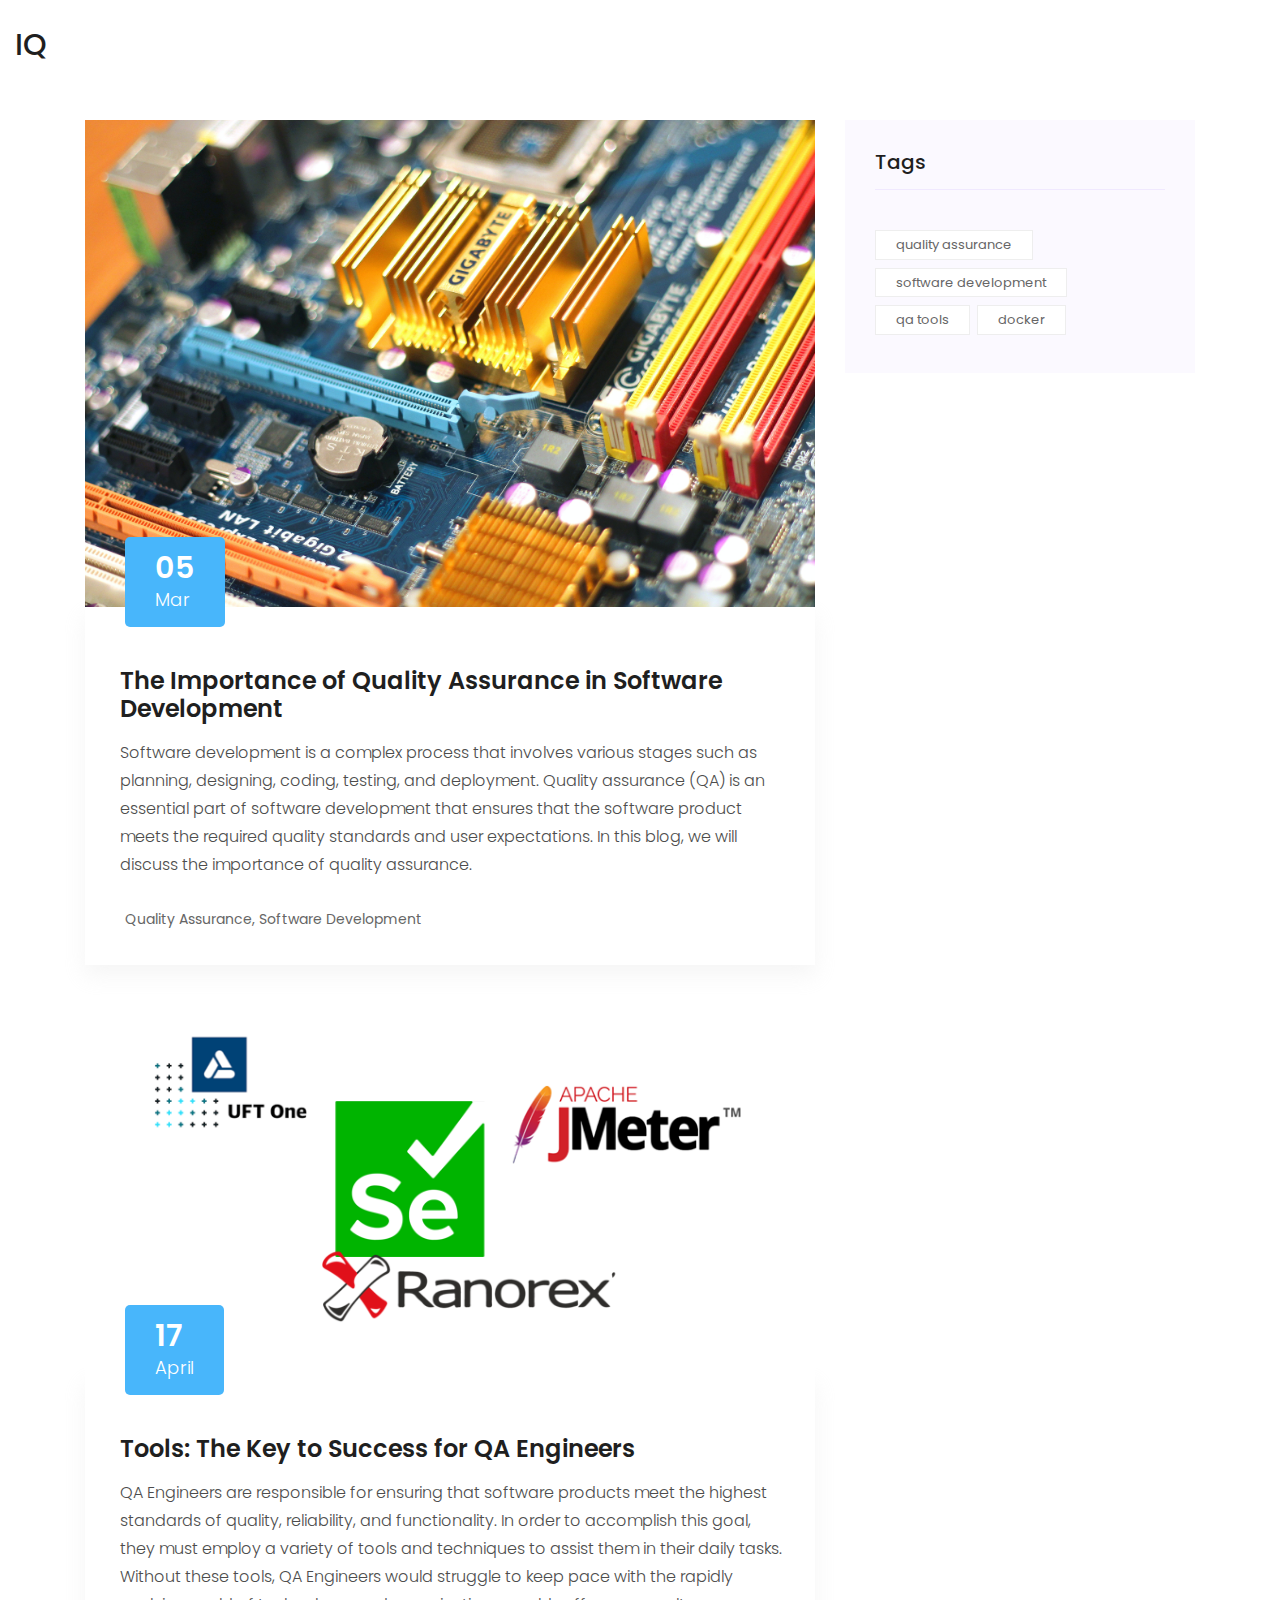
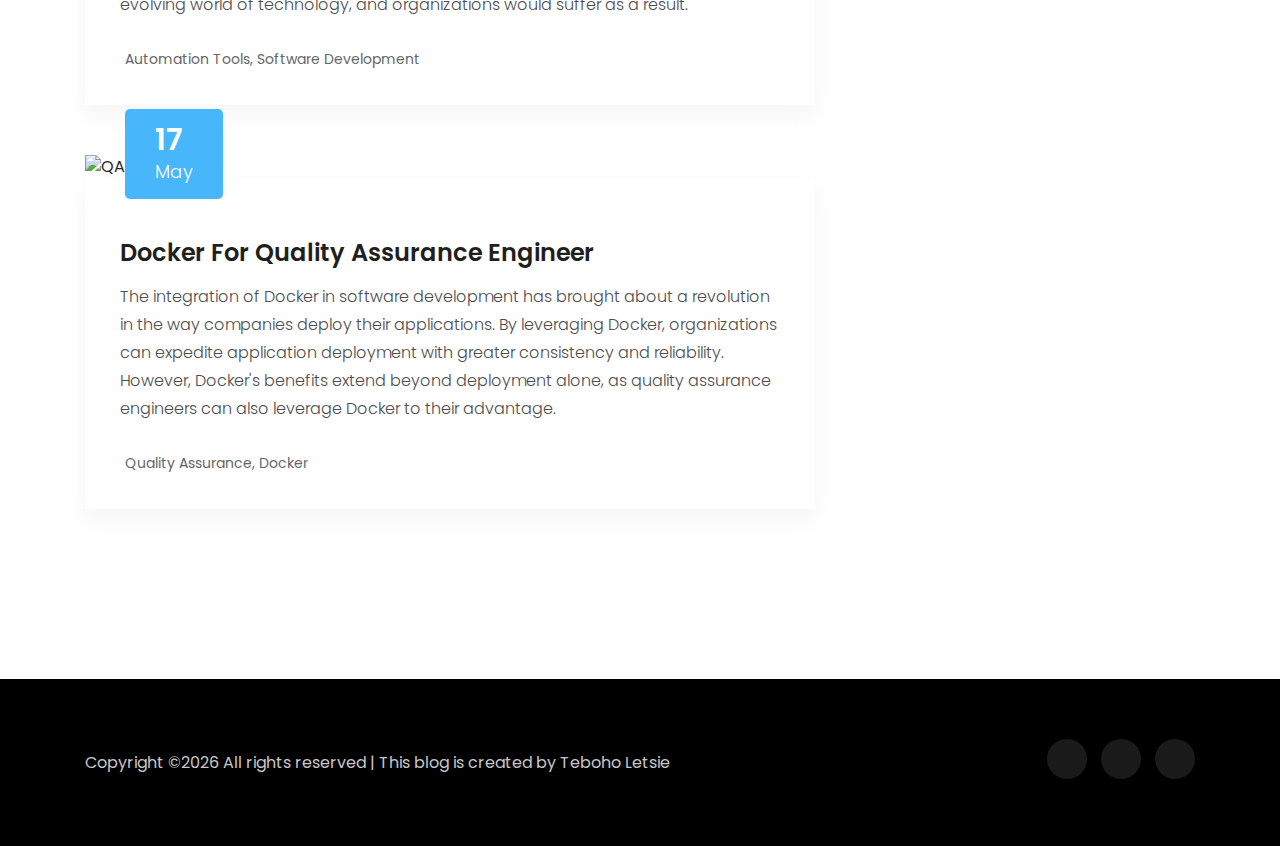
==== index.html @ 2f8e2b9e "docker" ====
<!doctype html>
<html class="no-js" lang="zxx">

<head>
    <meta charset="utf-8">
    <meta http-equiv="x-ua-compatible" content="ie=edge">
    <title>How Quality Assurance Can Help Growing Organisations</title>
    <meta name="description" content="Stay up-to-date with the latest trends and best practices in quality assurance. Our blog provides expert insights and practical advice on how to improve product quality, reduce defects, and increase customer satisfaction. Visit us today for valuable resources and industry news">
    
   
    <meta name="viewport" content="width=device-width, initial-scale=1">



    <!-- CSS here -->
    <link rel="canonical" href="https://implementqa.com"/>
    <link rel="stylesheet" href="css/bootstrap.min.css">
    
 

  
    <link rel="stylesheet" href="css/style.css">
    
</head>

<body>
   
    <header>
            <div class="header-area ">
                <div id="sticky-header" class="main-header-area">
                    <div class="container-fluid">
                        <div class="row align-items-center">
                            <div class="col-xl-3 col-lg-2">
                                <div class="logo">
                                   <H2>IQ</H2>
                                </div>
                            </div>
                            <div class="col-xl-6 col-lg-7">
                                <div class="main-menu  d-none d-lg-block">
                                    <nav>
                                        <ul id="navigation">
                                            <li><a class="active" href="index.html">home</a></li>
                                           
                                        </ul>
                                    </nav>
                                </div>
                            </div>
                            <div class="col-xl-3 col-lg-3 d-none d-lg-block">
                         
                            </div>
                            <div class="col-12">
                                <div class="mobile_menu d-block d-lg-none"></div>
                            </div>
                        </div>
    
                    </div>
                </div>
            </div>
        </header>
    


    <!--================Blog Area =================-->
    <section class="blog_area section-padding">
        <div class="container">
            <div class="row">
                <div class="col-lg-8 mb-5 mb-lg-0">
                    <div class="blog_left_sidebar">
                        <article class="blog_item">
                            <div class="blog_item_img">
                                <img class="card-img rounded-0" title="Quality Assurance" src="img/blog/1.jpg" alt="QA">
                                <a href="#" class="blog_item_date">
                                    <h3>05</h3>
                                    <p>Mar</p>
                                </a>
                            </div>

                            <div class="blog_details">
                                <a class="d-inline-block" href="single-blog.html">
                                    <h2>The Importance of Quality Assurance in Software Development</h2>
                                </a>
                                <p>Software development is a complex process that involves various stages such as planning, designing, coding, testing, and deployment. Quality assurance (QA) is an essential part of software development that ensures that the software product meets the required quality standards and user expectations. In this blog, we will discuss the importance of quality assurance.</p>
                                <ul class="blog-info-link">
                                    <li><a href="#"><i class="fa fa-user"></i> Quality Assurance, Software Development</a></li>
                                    
                                </ul>
                            </div>
                        </article>

                        <article class="blog_item">
                            <div class="blog_item_img">
                                <img class="card-img rounded-0" title="Quality Assurance Tools" src="img/blog/icons.png" alt="QA Tools">
                                <a href="#" class="blog_item_date">
                                    <h3>17</h3>
                                    <p>April</p>
                                </a>
                            </div>

                            <div class="blog_details">
                                <a class="d-inline-block" href="KeyToSuccessForQAEngineers.html">
                                    <h2>Tools: The Key to Success for QA Engineers</h2>
                                </a>
                                <p>QA Engineers are responsible for ensuring that software products meet the highest standards of quality, reliability, and functionality. In order to accomplish this goal, they must employ a variety of tools and techniques to assist them in their daily tasks. Without these tools, QA Engineers would struggle to keep pace with the rapidly evolving world of technology, and organizations would suffer as a result.
                                    </p>
                                <ul class="blog-info-link">
                                    <li><a href="#"><i class="fa fa-user"></i> Automation Tools, Software Development</a></li>
                                    
                                </ul>
                            </div>
                        </article> 

                        <article class="blog_item">
                            <div class="blog_item_img">
                                <img class="card-img rounded-0" title="Quality Assurance" src="img/blog/Docker.png" alt="QA">
                                <a href="#" class="blog_item_date">
                                    <h3>17</h3>
                                    <p>May</p>
                                </a>
                            </div>

                            <div class="blog_details">
                                <a class="d-inline-block" href="Docker.html">
                                    <h2>Docker For Quality Assurance Engineer</h2>
                                </a>
                                <p>The integration of Docker in software development has brought about a revolution in the way companies deploy their applications. By leveraging Docker, organizations can expedite application deployment with greater consistency and reliability. However, Docker's benefits extend beyond deployment alone, as quality assurance engineers can also leverage Docker to their advantage.</p>
                                <ul class="blog-info-link">
                                    <li><a href="#"><i class="fa fa-user"></i> Quality Assurance, Docker</a></li>
                                    
                                </ul>
                            </div>
                        </article>

            
                    </div>
                </div>
                <div class="col-lg-4">
                    <div class="blog_right_sidebar">
                     


                    
                        <aside class="single_sidebar_widget tag_cloud_widget">
                            <h4 class="widget_title">Tags</h4>
                            <ul class="list">
                                <li>
                                    <a href="#">quality assurance</a>
                                </li>
                                <li>
                                    <a href="#">software development</a>

                                </li>
                                <li>
                                    <a href="KeyToSuccessForQAEngineers.html">qa tools</a>
                                </li>
                                <li>
                                    <a href="Docker.html">docker</a>
                                </li>
                               
                            </ul>
                        </aside>


                  


                    </div>
                </div>
            </div>
        </div>
    </section>
    <!--================Blog Area =================-->

    <!-- footer start -->
    <footer class="footer">
            <div class="copy-right_text">
                <div class="container">
                    <div class="row align-items-center">
                        <div class="col-xl-7 col-md-8">
                            <p class="copy_right ">
                                <!-- Link back to Colorlib can't be removed. Template is licensed under CC BY 3.0. -->
Copyright &copy;<script>document.write(new Date().getFullYear());</script> All rights reserved | This blog is created by Teboho Letsie</a>
<!-- Link back to Colorlib can't be removed. Template is licensed under CC BY 3.0. -->
                            </p>
                        </div>
                        <div class="col-xl-5 col-md-4">
                            <div class="socail_links">
                                <ul>
                                    <li>
                                        <a href="#">
                                            <i class="ti-facebook"></i>
                                        </a>
                                    </li>
                                    <li>
                                        <a href="#">
                                            <i class="ti-twitter-alt"></i>
                                        </a>
                                    </li>
                                    <li>
                                        <a href="#">
                                            <i class="fa fa-instagram"></i>
                                        </a>
                                    </li>
                                </ul>
                            </div>
                        </div>
                        
                    </div>
                </div>
                <div id="preloader">
                    <div id="spinner"></div>
            </div>
        </footer>
        <!--/ footer end  -->

<!-- link that opens popup -->
    <!-- JS here -->
    <!-- Google tag (gtag.js) -->
<!-- <script async src="https://www.googletagmanager.com/gtag/js?id=G-4VLR7GE00C"></script>-->
<script> 
  window.dataLayer = window.dataLayer || [];
  function gtag(){dataLayer.push(arguments);}
  gtag('js', new Date());

  gtag('config', 'G-4VLR7GE00C');
</script>
    <!-- <script async src="https://pagead2.googlesyndication.com/pagead/js/adsbygoogle.js?client=ca-pub-8644992398373785"
     crossorigin="anonymous"></script> -->

    <!-- <script src="js/popper.min.js"></script> -->
    <script src="js/bootstrap.min.js"></script>


    <!-- <script src="js/jquery.counterup.min.js"></script>
    <script src="js/imagesloaded.pkgd.min.js"></script>
    <script src="js/scrollIt.js"></script>
    <script src="js/jquery.scrollUp.min.js"></script>
    <script src="js/wow.min.js"></script> -->
 

    <!--contact js-->


    <script src="js/main.js"></script>
    <script src="js/preloader.js"></script>
</body>
</html>
---- css/style.css ----
@import url("https://fonts.googleapis.com/css?family=Poppins:200,200i,300,300i,400,400i,500,500i,600,600i,700&display=swap");
@import url("https://fonts.googleapis.com/css?family=Poppins:200,200i,300,300i,400,400i,500,500i,600,600i,700&display=swap");
/* line 1, ../../Arafath/CL/CL October/215. Photography/HTML/scss/_extend.scss */
.flex-center-start {
  display: -webkit-box;
  display: -ms-flexbox;
  display: flex;
  -webkit-box-align: center;
  -ms-flex-align: center;
  align-items: center;
  -webkit-box-pack: start;
  -ms-flex-pack: start;
  justify-content: start;
}
#preloader {
  position: fixed;
  top: 0;
  left: 0;
  width: 100%;
  height: 100%;
  background-color: #fff;
  z-index: 9999;
}

#spinner {
  position: absolute;
  top: 50%;
  left: 50%;
  border: 3px solid #ccc;
  border-top-color: #333;
  border-radius: 50%;
  width: 30px;
  height: 30px;
  animation: spin 1s ease-in-out infinite;
  margin-left: -15px;
  margin-top: -15px;
}

@keyframes spin {
  to { transform: rotate(360deg); }
}

/* Normal desktop :1200px. */
/* Normal desktop :992px. */
/* Tablet desktop :768px. */
/* small mobile :320px. */
/* Large Mobile :480px. */
/* 1. Theme default css */
/* line 5, ../../Arafath/CL/CL October/215. Photography/HTML/scss/theme-default.scss */
body {
  font-family: "Poppins", sans-serif;
  font-weight: normal;
  font-style: normal;
}

/* line 12, ../../Arafath/CL/CL October/215. Photography/HTML/scss/theme-default.scss */
.img {
  max-width: 100%;
  -webkit-transition: 0.3s;
  -moz-transition: 0.3s;
  -o-transition: 0.3s;
  transition: 0.3s;
}

/* line 16, ../../Arafath/CL/CL October/215. Photography/HTML/scss/theme-default.scss */
a,
.button {
  -webkit-transition: 0.3s;
  -moz-transition: 0.3s;
  -o-transition: 0.3s;
  transition: 0.3s;
}

/* line 20, ../../Arafath/CL/CL October/215. Photography/HTML/scss/theme-default.scss */
a:focus,
.button:focus, button:focus {
  text-decoration: none;
  outline: none;
}

/* line 25, ../../Arafath/CL/CL October/215. Photography/HTML/scss/theme-default.scss */
a:focus {
  text-decoration: none;
}

/* line 28, ../../Arafath/CL/CL October/215. Photography/HTML/scss/theme-default.scss */
a:focus,
a:hover,
.portfolio-cat a:hover,
.footer -menu li a:hover {
  text-decoration: none;
}

/* line 34, ../../Arafath/CL/CL October/215. Photography/HTML/scss/theme-default.scss */
a,
button {
  color: #1F1F1F;
  outline: medium none;
}

/* line 39, ../../Arafath/CL/CL October/215. Photography/HTML/scss/theme-default.scss */
h1, h2, h3, h4, h5 {
  font-family: "Poppins", sans-serif;
  color: #1F1F1F;
}

/* line 43, ../../Arafath/CL/CL October/215. Photography/HTML/scss/theme-default.scss */
h1 a,
h2 a,
h3 a,
h4 a,
h5 a,
h6 a {
  color: inherit;
}

/* line 52, ../../Arafath/CL/CL October/215. Photography/HTML/scss/theme-default.scss */
ul {
  margin: 0px;
  padding: 0px;
}

/* line 56, ../../Arafath/CL/CL October/215. Photography/HTML/scss/theme-default.scss */
li {
  list-style: none;
}

/* line 59, ../../Arafath/CL/CL October/215. Photography/HTML/scss/theme-default.scss */
p {
  font-size: 16px;
  font-weight: 300;
  line-height: 28px;
  color: #4D4D4D;
  margin-bottom: 13px;
  font-family: "Poppins", sans-serif;
}

/* line 68, ../../Arafath/CL/CL October/215. Photography/HTML/scss/theme-default.scss */
label {
  color: #7e7e7e;
  cursor: pointer;
  font-size: 14px;
  font-weight: 400;
}

/* line 74, ../../Arafath/CL/CL October/215. Photography/HTML/scss/theme-default.scss */
*::-moz-selection {
  background: #444;
  color: #fff;
  text-shadow: none;
}

/* line 79, ../../Arafath/CL/CL October/215. Photography/HTML/scss/theme-default.scss */
::-moz-selection {
  background: #444;
  color: #fff;
  text-shadow: none;
}

/* line 84, ../../Arafath/CL/CL October/215. Photography/HTML/scss/theme-default.scss */
::selection {
  background: #444;
  color: #fff;
  text-shadow: none;
}

/* line 89, ../../Arafath/CL/CL October/215. Photography/HTML/scss/theme-default.scss */
*::-webkit-input-placeholder {
  color: #cccccc;
  font-size: 14px;
  opacity: 1;
}

/* line 94, ../../Arafath/CL/CL October/215. Photography/HTML/scss/theme-default.scss */
*:-ms-input-placeholder {
  color: #cccccc;
  font-size: 14px;
  opacity: 1;
}

/* line 99, ../../Arafath/CL/CL October/215. Photography/HTML/scss/theme-default.scss */
*::-ms-input-placeholder {
  color: #cccccc;
  font-size: 14px;
  opacity: 1;
}

/* line 104, ../../Arafath/CL/CL October/215. Photography/HTML/scss/theme-default.scss */
*::placeholder {
  color: #cccccc;
  font-size: 14px;
  opacity: 1;
}

/* line 110, ../../Arafath/CL/CL October/215. Photography/HTML/scss/theme-default.scss */
h3 {
  font-size: 24px;
}

/* line 114, ../../Arafath/CL/CL October/215. Photography/HTML/scss/theme-default.scss */
.mb-65 {
  margin-bottom: 67px;
}

/* line 118, ../../Arafath/CL/CL October/215. Photography/HTML/scss/theme-default.scss */
.black-bg {
  background: #020c26 !important;
}

/* line 122, ../../Arafath/CL/CL October/215. Photography/HTML/scss/theme-default.scss */
.white-bg {
  background: #ffffff;
}

/* line 125, ../../Arafath/CL/CL October/215. Photography/HTML/scss/theme-default.scss */
.gray-bg {
  background: #f5f5f5;
}

/* line 130, ../../Arafath/CL/CL October/215. Photography/HTML/scss/theme-default.scss */
.bg-img-1 {
  background-image: url(../img/slider/slider-img-1.jpg);
}

/* line 133, ../../Arafath/CL/CL October/215. Photography/HTML/scss/theme-default.scss */
.bg-img-2 {
  background-image: url(../img/background-img/bg-img-2.jpg);
}

/* line 136, ../../Arafath/CL/CL October/215. Photography/HTML/scss/theme-default.scss */
.cta-bg-1 {
  background-image: url(../img/background-img/bg-img-3.jpg);
}

/* line 141, ../../Arafath/CL/CL October/215. Photography/HTML/scss/theme-default.scss */
.overlay {
  position: relative;
  z-index: 0;
}

/* line 145, ../../Arafath/CL/CL October/215. Photography/HTML/scss/theme-default.scss */
.overlay::before {
  position: absolute;
  content: "";
  background-color: #1f1f1f;
  top: 0;
  left: 0;
  width: 100%;
  height: 100%;
  z-index: -1;
  opacity: .5;
}

/* line 157, ../../Arafath/CL/CL October/215. Photography/HTML/scss/theme-default.scss */
.black_overlay {
  position: relative;
  z-index: 0;
}

/* line 161, ../../Arafath/CL/CL October/215. Photography/HTML/scss/theme-default.scss */
.black_overlay::before {
  position: absolute;
  content: "";
  background-color: #2C2C2C;
  top: 0;
  left: 0;
  width: 100%;
  height: 100%;
  z-index: -1;
  opacity: 0.4;
}

/* line 173, ../../Arafath/CL/CL October/215. Photography/HTML/scss/theme-default.scss */
.overlay_03 {
  position: relative;
  z-index: 0;
}

/* line 177, ../../Arafath/CL/CL October/215. Photography/HTML/scss/theme-default.scss */
.overlay_03::before {
  position: absolute;
  width: 100%;
  height: 100%;
  left: 0;
  top: 0;
  background: #2C2C2C;
  opacity: .6;
  content: '';
  z-index: -1;
}

/* line 190, ../../Arafath/CL/CL October/215. Photography/HTML/scss/theme-default.scss */
.bradcam_overlay {
  position: relative;
  z-index: 0;
}

/* line 194, ../../Arafath/CL/CL October/215. Photography/HTML/scss/theme-default.scss */
.bradcam_overlay::before {
  position: absolute;
  content: "";
  /* Permalink - use to edit and share this gradient: https://colorzilla.com/gradient-editor/#5db2ff+0,7db9e8+100&1+24,0+96 */
  background: -moz-linear-gradient(left, #5db2ff 0%, #65b4f9 24%, rgba(124, 185, 233, 0) 96%, rgba(125, 185, 232, 0) 100%);
  /* FF3.6-15 */
  background: -webkit-linear-gradient(left, #5db2ff 0%, #65b4f9 24%, rgba(124, 185, 233, 0) 96%, rgba(125, 185, 232, 0) 100%);
  /* Chrome10-25,Safari5.1-6 */
  background: linear-gradient(to right, #5db2ff 0%, #65b4f9 24%, rgba(124, 185, 233, 0) 96%, rgba(125, 185, 232, 0) 100%);
  /* W3C, IE10+, FF16+, Chrome26+, Opera12+, Safari7+ */
  filter: progid:DXImageTransform.Microsoft.gradient( startColorstr='#5db2ff', endColorstr='#007db9e8',GradientType=1 );
  /* IE6-9 */
  top: 0;
  left: 0;
  width: 100%;
  height: 100%;
  z-index: -1;
  opacity: 1;
}

/* line 210, ../../Arafath/CL/CL October/215. Photography/HTML/scss/theme-default.scss */
.section-padding {
  padding-top: 120px;
  padding-bottom: 120px;
}

/* line 214, ../../Arafath/CL/CL October/215. Photography/HTML/scss/theme-default.scss */
.pt-120 {
  padding-top: 120px;
}

/* button style */
/* line 220, ../../Arafath/CL/CL October/215. Photography/HTML/scss/theme-default.scss */
.owl-carousel .owl-nav div {
  background: transparent;
  height: 50px;
  left: 0px;
  position: absolute;
  text-align: center;
  top: 50%;
  -webkit-transform: translateY(-50%);
  -ms-transform: translateY(-50%);
  transform: translateY(-50%);
  -webkit-transition: all 0.3s ease 0s;
  -o-transition: all 0.3s ease 0s;
  transition: all 0.3s ease 0s;
  width: 50px;
  color: #fff;
  background-color: transparent;
  -webkit-border-radius: 50%;
  -moz-border-radius: 50%;
  border-radius: 50%;
  left: 50px;
  font-size: 15px;
  line-height: 50px;
  border: 1px solid #787878;
  left: 150px;
}

/* line 247, ../../Arafath/CL/CL October/215. Photography/HTML/scss/theme-default.scss */
.owl-carousel .owl-nav div.owl-next {
  left: auto;
  right: 150px;
}

/* line 252, ../../Arafath/CL/CL October/215. Photography/HTML/scss/theme-default.scss */
.owl-carousel .owl-nav div.owl-next i {
  position: relative;
  right: 0;
}

/* line 259, ../../Arafath/CL/CL October/215. Photography/HTML/scss/theme-default.scss */
.owl-carousel .owl-nav div.owl-prev i {
  position: relative;
  top: 0px;
}

/* line 269, ../../Arafath/CL/CL October/215. Photography/HTML/scss/theme-default.scss */
.owl-carousel:hover .owl-nav div {
  opacity: 1;
  visibility: visible;
}

/* line 272, ../../Arafath/CL/CL October/215. Photography/HTML/scss/theme-default.scss */
.owl-carousel:hover .owl-nav div:hover {
  color: #fff;
  background: #5DB2FF;
  border: 1px solid transparent;
}

/* line 282, ../../Arafath/CL/CL October/215. Photography/HTML/scss/theme-default.scss */
.mb-20px {
  margin-bottom: 20px;
}

/* line 286, ../../Arafath/CL/CL October/215. Photography/HTML/scss/theme-default.scss */
.mb-55 {
  margin-bottom: 55px;
}

/* line 289, ../../Arafath/CL/CL October/215. Photography/HTML/scss/theme-default.scss */
.mb-40 {
  margin-bottom: 40px;
}

/* line 292, ../../Arafath/CL/CL October/215. Photography/HTML/scss/theme-default.scss */
.mb-20 {
  margin-bottom: 20px;
}

/* line 1, ../../Arafath/CL/CL October/215. Photography/HTML/scss/_btn.scss */
.boxed-btn {
  background: #fff;
  color: #131313;
  display: inline-block;
  padding: 18px 44px;
  font-family: "Poppins", sans-serif;
  font-size: 14px;
  font-weight: 400;
  border: 0;
  border: 1px solid #48B6FB;
  letter-spacing: 3px;
  text-align: center;
  color: #48B6FB !important;
  text-transform: uppercase;
  cursor: pointer;
}

/* line 17, ../../Arafath/CL/CL October/215. Photography/HTML/scss/_btn.scss */
.boxed-btn:hover {
  background: #48B6FB;
  color: #fff !important;
  border: 1px solid #48B6FB;
}

/* line 22, ../../Arafath/CL/CL October/215. Photography/HTML/scss/_btn.scss */
.boxed-btn:focus {
  outline: none;
}

/* line 25, ../../Arafath/CL/CL October/215. Photography/HTML/scss/_btn.scss */
.boxed-btn.large-width {
  width: 220px;
}

/* line 29, ../../Arafath/CL/CL October/215. Photography/HTML/scss/_btn.scss */
.boxed-btn3 {
  /* Permalink - use to edit and share this gradient: https://colorzilla.com/gradient-editor/#0181f5+0,5db2ff+100 */
  background: #37EBED;
  color: #fff;
  display: inline-block;
  padding: 13px 28px;
  font-family: "Poppins", sans-serif;
  font-size: 16px;
  font-weight: 400;
  border: 0;
  -webkit-border-radius: 0px;
  -moz-border-radius: 0px;
  border-radius: 0px;
  text-align: center;
  color: #fff !important;
  text-transform: capitalize;
  -webkit-transition: 0.5s;
  -moz-transition: 0.5s;
  -o-transition: 0.5s;
  transition: 0.5s;
  cursor: pointer;
  background: #5DB2FF;
}

/* line 48, ../../Arafath/CL/CL October/215. Photography/HTML/scss/_btn.scss */
.boxed-btn3:hover {
  background: #4BA8FD;
  color: #fff !important;
}

/* line 53, ../../Arafath/CL/CL October/215. Photography/HTML/scss/_btn.scss */
.boxed-btn3:focus {
  outline: none;
}

/* line 58, ../../Arafath/CL/CL October/215. Photography/HTML/scss/_btn.scss */
.boxed-btn4 {
  /* Permalink - use to edit and share this gradient: https://colorzilla.com/gradient-editor/#0181f5+0,5db2ff+100 */
  background: #0181F5;
  color: #fff;
  display: inline-block;
  padding: 14px 27px;
  font-family: "Poppins", sans-serif;
  font-size: 16px;
  font-weight: 500;
  border: 0;
  -webkit-border-radius: 5px;
  -moz-border-radius: 5px;
  border-radius: 5px;
  text-align: center;
  color: #fff !important;
  text-transform: capitalize;
  -webkit-transition: 0.5s;
  -moz-transition: 0.5s;
  -o-transition: 0.5s;
  transition: 0.5s;
  cursor: pointer;
  letter-spacing: 2px;
}

/* line 77, ../../Arafath/CL/CL October/215. Photography/HTML/scss/_btn.scss */
.boxed-btn4:hover {
  background: #0181F5;
  color: #fff !important;
}

/* line 82, ../../Arafath/CL/CL October/215. Photography/HTML/scss/_btn.scss */
.boxed-btn4:focus {
  outline: none;
}

/* line 85, ../../Arafath/CL/CL October/215. Photography/HTML/scss/_btn.scss */
.boxed-btn4.large-width {
  width: 220px;
}

/* line 90, ../../Arafath/CL/CL October/215. Photography/HTML/scss/_btn.scss */
.boxed-btn3-white {
  color: #fff;
  display: inline-block;
  padding: 13px 27px;
  font-family: "Poppins", sans-serif;
  font-size: 14px;
  font-weight: 400;
  border: 0;
  border: 1px solid #fff;
  -webkit-border-radius: 5px;
  -moz-border-radius: 5px;
  border-radius: 5px;
  text-align: center;
  color: #fff !important;
  text-transform: capitalize;
  -webkit-transition: 0.5s;
  -moz-transition: 0.5s;
  -o-transition: 0.5s;
  transition: 0.5s;
  cursor: pointer;
  letter-spacing: 2px;
}

/* line 107, ../../Arafath/CL/CL October/215. Photography/HTML/scss/_btn.scss */
.boxed-btn3-white:hover {
  background: #28AE61;
  color: #fff !important;
  border: 1px solid transparent;
}

/* line 112, ../../Arafath/CL/CL October/215. Photography/HTML/scss/_btn.scss */
.boxed-btn3-white i {
  margin-right: 2px;
}

/* line 115, ../../Arafath/CL/CL October/215. Photography/HTML/scss/_btn.scss */
.boxed-btn3-white:focus {
  outline: none;
}

/* line 118, ../../Arafath/CL/CL October/215. Photography/HTML/scss/_btn.scss */
.boxed-btn3-white.large-width {
  width: 220px;
}

/* line 123, ../../Arafath/CL/CL October/215. Photography/HTML/scss/_btn.scss */
.boxed-btn3-green-2 {
  color: #48B6FB !important;
  display: inline-block;
  padding: 14px 31px;
  font-family: "Poppins", sans-serif;
  font-size: 14px;
  font-weight: 400;
  border: 0;
  border: 1px solid #48B6FB;
  -webkit-border-radius: 5px;
  -moz-border-radius: 5px;
  border-radius: 5px;
  text-align: center;
  text-transform: capitalize;
  -webkit-transition: 0.5s;
  -moz-transition: 0.5s;
  -o-transition: 0.5s;
  transition: 0.5s;
  cursor: pointer;
  letter-spacing: 2px;
}

/* line 139, ../../Arafath/CL/CL October/215. Photography/HTML/scss/_btn.scss */
.boxed-btn3-green-2:hover {
  background: #48B6FB;
  color: #fff !important;
  border: 1px solid transparent;
}

/* line 144, ../../Arafath/CL/CL October/215. Photography/HTML/scss/_btn.scss */
.boxed-btn3-green-2:focus {
  outline: none;
}

/* line 147, ../../Arafath/CL/CL October/215. Photography/HTML/scss/_btn.scss */
.boxed-btn3-green-2.large-width {
  width: 220px;
}

/* line 151, ../../Arafath/CL/CL October/215. Photography/HTML/scss/_btn.scss */
.boxed-btn2 {
  background: transparent;
  color: #fff;
  display: inline-block;
  padding: 18px 24px;
  font-family: "Poppins", sans-serif;
  font-size: 14px;
  font-weight: 400;
  border: 0;
  border: 1px solid #fff;
  letter-spacing: 2px;
  text-transform: uppercase;
}

/* line 163, ../../Arafath/CL/CL October/215. Photography/HTML/scss/_btn.scss */
.boxed-btn2:hover {
  background: #fff;
  color: #131313 !important;
}

/* line 167, ../../Arafath/CL/CL October/215. Photography/HTML/scss/_btn.scss */
.boxed-btn2:focus {
  outline: none;
}

/* line 171, ../../Arafath/CL/CL October/215. Photography/HTML/scss/_btn.scss */
.line-button {
  color: #919191;
  font-size: 16px;
  font-weight: 400;
  display: inline-block;
  position: relative;
  padding-right: 5px;
  padding-bottom: 2px;
}

/* line 179, ../../Arafath/CL/CL October/215. Photography/HTML/scss/_btn.scss */
.line-button::before {
  position: absolute;
  content: "";
  background: #919191;
  width: 100%;
  height: 1px;
  bottom: 0;
  left: 0;
}

/* line 188, ../../Arafath/CL/CL October/215. Photography/HTML/scss/_btn.scss */
.line-button:hover {
  color: #009DFF;
}

/* line 191, ../../Arafath/CL/CL October/215. Photography/HTML/scss/_btn.scss */
.line-button:hover::before {
  background: #009DFF;
}

/* line 195, ../../Arafath/CL/CL October/215. Photography/HTML/scss/_btn.scss */
.prising_btn {
  display: inline-block;
  font-size: 14px;
  color: #5DB2FF;
  border: 1px solid #5DB2FF;
  text-transform: capitalize;
  padding: 8px 28px;
  font-weight: 500;
  -webkit-border-radius: 5px;
  -moz-border-radius: 5px;
  border-radius: 5px;
}

/* line 204, ../../Arafath/CL/CL October/215. Photography/HTML/scss/_btn.scss */
.prising_btn:hover {
  background: #5DB2FF;
  color: #fff;
}

/* line 210, ../../Arafath/CL/CL October/215. Photography/HTML/scss/_btn.scss */
.black_btn {
  /* Permalink - use to edit and share this gradient: https://colorzilla.com/gradient-editor/#0181f5+0,5db2ff+100 */
  background: #000000;
  color: #fff;
  display: inline-block;
  padding: 13px 28px;
  font-family: "Poppins", sans-serif;
  font-size: 16px;
  font-weight: 400;
  border: 0;
  -webkit-border-radius: 0px;
  -moz-border-radius: 0px;
  border-radius: 0px;
  text-align: center;
  color: #fff !important;
  text-transform: capitalize;
  -webkit-transition: 0.5s;
  -moz-transition: 0.5s;
  -o-transition: 0.5s;
  transition: 0.5s;
  cursor: pointer;
}

/* line 228, ../../Arafath/CL/CL October/215. Photography/HTML/scss/_btn.scss */
.black_btn:hover {
  background: #4BA8FD;
  color: #fff !important;
}

/* line 233, ../../Arafath/CL/CL October/215. Photography/HTML/scss/_btn.scss */
.black_btn:focus {
  outline: none;
}

/* line 2, ../../Arafath/CL/CL October/215. Photography/HTML/scss/_section_title.scss */
.section_title h3 {
  font-size: 42px;
  line-height: 54px;
  font-weight: 300;
  color: #2C2C2C;
  position: relative;
  z-index: 0;
  padding-bottom: 0;
  margin-bottom: 21px;
}

@media (max-width: 767px) {
  /* line 2, ../../Arafath/CL/CL October/215. Photography/HTML/scss/_section_title.scss */
  .section_title h3 {
    font-size: 30px;
    line-height: 36px;
  }
}

@media (min-width: 768px) and (max-width: 991px) {
  /* line 2, ../../Arafath/CL/CL October/215. Photography/HTML/scss/_section_title.scss */
  .section_title h3 {
    font-size: 36px;
    line-height: 42px;
  }
}

@media (max-width: 767px) {
  /* line 20, ../../Arafath/CL/CL October/215. Photography/HTML/scss/_section_title.scss */
  .section_title h3 br {
    display: none;
  }
}

/* line 26, ../../Arafath/CL/CL October/215. Photography/HTML/scss/_section_title.scss */
.section_title p {
  font-weight: 400;
  font-size: 16px;
  color: #707070;
  line-height: 28px;
  margin-bottom: 0;
  font-weight: 400;
}

@media (max-width: 767px) {
  /* line 34, ../../Arafath/CL/CL October/215. Photography/HTML/scss/_section_title.scss */
  .section_title p br {
    display: none;
  }
}

/* line 42, ../../Arafath/CL/CL October/215. Photography/HTML/scss/_section_title.scss */
.mb-50 {
  margin-bottom: 50px;
}

@media (max-width: 767px) {
  /* line 42, ../../Arafath/CL/CL October/215. Photography/HTML/scss/_section_title.scss */
  .mb-50 {
    margin-bottom: 40px;
  }
}

@media (max-width: 767px) {
  /* line 4, ../../Arafath/CL/CL October/215. Photography/HTML/scss/_slick-nav.scss */
  .mobile_menu {
    position: absolute;
    right: 0px;
    width: 100%;
    z-index: 9;
  }
}

/* line 13, ../../Arafath/CL/CL October/215. Photography/HTML/scss/_slick-nav.scss */
.slicknav_menu .slicknav_nav {
  background: #fff;
  float: right;
  margin-top: 0;
  padding: 0;
  width: 95%;
  padding: 0;
  border-radius: 0px;
  margin-top: 5px;
  position: absolute;
  left: 0;
  right: 0;
  margin: auto;
  top: 11px;
}

/* line 28, ../../Arafath/CL/CL October/215. Photography/HTML/scss/_slick-nav.scss */
.slicknav_menu .slicknav_nav a:hover {
  background: transparent;
  color: #5DB2FF;
}

/* line 32, ../../Arafath/CL/CL October/215. Photography/HTML/scss/_slick-nav.scss */
.slicknav_menu .slicknav_nav a.active {
  color: #5DB2FF;
}

@media (max-width: 767px) {
  /* line 35, ../../Arafath/CL/CL October/215. Photography/HTML/scss/_slick-nav.scss */
  .slicknav_menu .slicknav_nav a i {
    display: none;
  }
}

@media (min-width: 768px) and (max-width: 991px) {
  /* line 35, ../../Arafath/CL/CL October/215. Photography/HTML/scss/_slick-nav.scss */
  .slicknav_menu .slicknav_nav a i {
    display: none;
  }
}

/* line 44, ../../Arafath/CL/CL October/215. Photography/HTML/scss/_slick-nav.scss */
.slicknav_menu .slicknav_nav .slicknav_btn {
  background-color: transparent;
  cursor: pointer;
  margin-bottom: 10px;
  margin-top: -40px;
  position: relative;
  z-index: 99;
  border: 1px solid #ddd;
  top: 3px;
  right: 5px;
  top: -36px;
}

/* line 55, ../../Arafath/CL/CL October/215. Photography/HTML/scss/_slick-nav.scss */
.slicknav_menu .slicknav_nav .slicknav_btn .slicknav_icon {
  margin-right: 6px;
  margin-top: 3px;
  position: relative;
  padding-bottom: 3px;
  top: -11px;
  right: -5px;
}

@media (max-width: 767px) {
  /* line 12, ../../Arafath/CL/CL October/215. Photography/HTML/scss/_slick-nav.scss */
  .slicknav_menu {
    margin-right: 0px;
  }
}

/* line 72, ../../Arafath/CL/CL October/215. Photography/HTML/scss/_slick-nav.scss */
.slicknav_nav .slicknav_arrow {
  float: right;
  font-size: 22px;
  position: relative;
  top: -9px;
}

/* line 78, ../../Arafath/CL/CL October/215. Photography/HTML/scss/_slick-nav.scss */
.slicknav_btn {
  background-color: transparent;
  cursor: pointer;
  margin-bottom: 10px;
  position: relative;
  z-index: 99;
  border: none;
  border-radius: 3px;
  top: 5px;
  padding: 5px;
  right: 0;
  margin-top: -5px;
  top: -29px;
  right: 5px;
}

/* line 1, ../../Arafath/CL/CL October/215. Photography/HTML/scss/_header.scss */
.header-area {
  left: 0;
  right: 0;
  width: 100%;
  top: 0;
  z-index: 9;
  position: absolute;
}

@media (max-width: 767px) {
  /* line 1, ../../Arafath/CL/CL October/215. Photography/HTML/scss/_header.scss */
  .header-area {
    padding-top: 0;
  }
}

@media (min-width: 768px) and (max-width: 991px) {
  /* line 1, ../../Arafath/CL/CL October/215. Photography/HTML/scss/_header.scss */
  .header-area {
    padding-top: 0;
  }
}

/* line 16, ../../Arafath/CL/CL October/215. Photography/HTML/scss/_header.scss */
.header-area .main-header-area {
  padding: 14px 150px;
  background: #fff;
  background: transparent;
}

@media (max-width: 767px) {
  /* line 16, ../../Arafath/CL/CL October/215. Photography/HTML/scss/_header.scss */
  .header-area .main-header-area {
    padding: 10px 0px;
    background: #f1f1f1;
  }
}

@media (min-width: 768px) and (max-width: 991px) {
  /* line 16, ../../Arafath/CL/CL October/215. Photography/HTML/scss/_header.scss */
  .header-area .main-header-area {
    padding: 10px 15px;
    background: #f1f1f1;
  }
}

@media (min-width: 992px) and (max-width: 1200px) {
  /* line 16, ../../Arafath/CL/CL October/215. Photography/HTML/scss/_header.scss */
  .header-area .main-header-area {
    padding: 25px 0px;
  }
}

@media (min-width: 1200px) and (max-width: 1500px) {
  /* line 16, ../../Arafath/CL/CL October/215. Photography/HTML/scss/_header.scss */
  .header-area .main-header-area {
    padding: 25px 0px;
  }
}

/* line 36, ../../Arafath/CL/CL October/215. Photography/HTML/scss/_header.scss */
.header-area .main-header-area.details_nav_bg {
  background: #727272;
  padding-bottom: 0;
}

@media (max-width: 767px) {
  /* line 36, ../../Arafath/CL/CL October/215. Photography/HTML/scss/_header.scss */
  .header-area .main-header-area.details_nav_bg {
    padding-bottom: 10px;
  }
}

/* line 56, ../../Arafath/CL/CL October/215. Photography/HTML/scss/_header.scss */
.header-area .main-header-area .logo-img {
  text-align: center;
}

@media (max-width: 767px) {
  /* line 56, ../../Arafath/CL/CL October/215. Photography/HTML/scss/_header.scss */
  .header-area .main-header-area .logo-img {
    text-align: left;
  }
}

@media (min-width: 768px) and (max-width: 991px) {
  /* line 56, ../../Arafath/CL/CL October/215. Photography/HTML/scss/_header.scss */
  .header-area .main-header-area .logo-img {
    text-align: left;
  }
}

@media (min-width: 992px) and (max-width: 1200px) {
  /* line 56, ../../Arafath/CL/CL October/215. Photography/HTML/scss/_header.scss */
  .header-area .main-header-area .logo-img {
    text-align: left;
  }
}

@media (max-width: 767px) {
  /* line 70, ../../Arafath/CL/CL October/215. Photography/HTML/scss/_header.scss */
  .header-area .main-header-area .logo-img img {
    width: 70px;
  }
}

@media (min-width: 768px) and (max-width: 991px) {
  /* line 70, ../../Arafath/CL/CL October/215. Photography/HTML/scss/_header.scss */
  .header-area .main-header-area .logo-img img {
    width: 70px;
  }
}

/* line 82, ../../Arafath/CL/CL October/215. Photography/HTML/scss/_header.scss */
.header-area .main-header-area .social_links {
  text-align: right;
}

/* line 85, ../../Arafath/CL/CL October/215. Photography/HTML/scss/_header.scss */
.header-area .main-header-area .social_links ul li {
  display: inline-block;
}

/* line 88, ../../Arafath/CL/CL October/215. Photography/HTML/scss/_header.scss */
.header-area .main-header-area .social_links ul li a {
  color: #919699;
  margin: 0 7px;
  font-size: 15px;
}

/* line 92, ../../Arafath/CL/CL October/215. Photography/HTML/scss/_header.scss */
.header-area .main-header-area .social_links ul li a:hover {
  color: #fff;
}

/* line 99, ../../Arafath/CL/CL October/215. Photography/HTML/scss/_header.scss */
.header-area .main-header-area .main-menu {
  text-align: center;
  padding: 12px 0;
}

/* line 103, ../../Arafath/CL/CL October/215. Photography/HTML/scss/_header.scss */
.header-area .main-header-area .main-menu ul li {
  display: inline-block;
  position: relative;
  margin: 0 10px;
}

/* line 113, ../../Arafath/CL/CL October/215. Photography/HTML/scss/_header.scss */
.header-area .main-header-area .main-menu ul li a {
  color: #fff;
  font-size: 15px;
  text-transform: capitalize;
  font-weight: 400;
  display: inline-block;
  padding: 0px 0px 0px 0px;
  font-family: "Poppins", sans-serif;
  position: relative;
  text-transform: capitalize;
}

@media (min-width: 992px) and (max-width: 1200px) {
  /* line 113, ../../Arafath/CL/CL October/215. Photography/HTML/scss/_header.scss */
  .header-area .main-header-area .main-menu ul li a {
    font-size: 15px;
  }
}

@media (min-width: 1200px) and (max-width: 1500px) {
  /* line 113, ../../Arafath/CL/CL October/215. Photography/HTML/scss/_header.scss */
  .header-area .main-header-area .main-menu ul li a {
    font-size: 15px;
  }
}

/* line 132, ../../Arafath/CL/CL October/215. Photography/HTML/scss/_header.scss */
.header-area .main-header-area .main-menu ul li a i {
  font-size: 9px;
}

@media (max-width: 767px) {
  /* line 132, ../../Arafath/CL/CL October/215. Photography/HTML/scss/_header.scss */
  .header-area .main-header-area .main-menu ul li a i {
    display: none !important;
  }
}

@media (min-width: 768px) and (max-width: 991px) {
  /* line 132, ../../Arafath/CL/CL October/215. Photography/HTML/scss/_header.scss */
  .header-area .main-header-area .main-menu ul li a i {
    display: none !important;
  }
}

/* line 153, ../../Arafath/CL/CL October/215. Photography/HTML/scss/_header.scss */
.header-area .main-header-area .main-menu ul li a:hover::before {
  opacity: 1;
  transform: scaleX(1);
}

/* line 158, ../../Arafath/CL/CL October/215. Photography/HTML/scss/_header.scss */
.header-area .main-header-area .main-menu ul li a.active::before {
  opacity: 1;
  transform: scaleX(1);
}

/* line 167, ../../Arafath/CL/CL October/215. Photography/HTML/scss/_header.scss */
.header-area .main-header-area .main-menu ul li .submenu {
  position: absolute;
  left: 0;
  top: 160%;
  background: #fff;
  width: 200px;
  z-index: 2;
  box-shadow: 0 0 10px rgba(0, 0, 0, 0.02);
  opacity: 0;
  visibility: hidden;
  text-align: left;
  -webkit-transition: 0.6s;
  -moz-transition: 0.6s;
  -o-transition: 0.6s;
  transition: 0.6s;
}

/* line 179, ../../Arafath/CL/CL October/215. Photography/HTML/scss/_header.scss */
.header-area .main-header-area .main-menu ul li .submenu li {
  display: block;
}

/* line 181, ../../Arafath/CL/CL October/215. Photography/HTML/scss/_header.scss */
.header-area .main-header-area .main-menu ul li .submenu li a {
  padding: 10px 15px;
  position: inherit;
  -webkit-transition: 0.3s;
  -moz-transition: 0.3s;
  -o-transition: 0.3s;
  transition: 0.3s;
  display: block;
  color: #000;
}

/* line 187, ../../Arafath/CL/CL October/215. Photography/HTML/scss/_header.scss */
.header-area .main-header-area .main-menu ul li .submenu li a::before {
  display: none;
}

/* line 191, ../../Arafath/CL/CL October/215. Photography/HTML/scss/_header.scss */
.header-area .main-header-area .main-menu ul li .submenu li:hover a {
  color: #000;
}

/* line 196, ../../Arafath/CL/CL October/215. Photography/HTML/scss/_header.scss */
.header-area .main-header-area .main-menu ul li:hover > .submenu {
  opacity: 1;
  visibility: visible;
  top: 150%;
}

/* line 201, ../../Arafath/CL/CL October/215. Photography/HTML/scss/_header.scss */
.header-area .main-header-area .main-menu ul li:hover > a::before {
  opacity: 1;
  transform: scaleX(1);
}

/* line 205, ../../Arafath/CL/CL October/215. Photography/HTML/scss/_header.scss */
.header-area .main-header-area .main-menu ul li:first-child a {
  padding-left: 0;
}

/* line 211, ../../Arafath/CL/CL October/215. Photography/HTML/scss/_header.scss */
.header-area .main-header-area.sticky {
  box-shadow: 0px 3px 16px 0px rgba(0, 0, 0, 0.1);
  position: fixed;
  width: 100%;
  top: -70px;
  left: 0;
  right: 0;
  z-index: 990;
  transform: translateY(70px);
  transition: transform 500ms ease, background 500ms ease;
  -webkit-transition: transform 500ms ease, background 500ms ease;
  box-shadow: 0px 3px 16px 0px rgba(0, 0, 0, 0.1);
  background: rgba(255, 255, 255, 0.96);
  background: #000;
}

@media (max-width: 767px) {
  /* line 211, ../../Arafath/CL/CL October/215. Photography/HTML/scss/_header.scss */
  .header-area .main-header-area.sticky {
    padding: 10px 0px;
  }
}

@media (min-width: 768px) and (max-width: 991px) {
  /* line 211, ../../Arafath/CL/CL October/215. Photography/HTML/scss/_header.scss */
  .header-area .main-header-area.sticky {
    padding: 10px 0px;
  }
}

/* line 241, ../../Arafath/CL/CL October/215. Photography/HTML/scss/_header.scss */
.header-area .main-header-area.sticky .main-menu {
  padding: 0;
}

/* line 244, ../../Arafath/CL/CL October/215. Photography/HTML/scss/_header.scss */
.header-area .main-header-area.sticky .header_bottom_border {
  border-bottom: none;
}

/* line 247, ../../Arafath/CL/CL October/215. Photography/HTML/scss/_header.scss */
.header-area .main-header-area.sticky .header_bottom_border.white_border {
  border-bottom: none !important;
}

/* line 253, ../../Arafath/CL/CL October/215. Photography/HTML/scss/_header.scss */
.header-area .header-top_area {
  padding: 12px 0;
  background: rgba(44, 44, 44, 0.5);
}

@media (max-width: 767px) {
  /* line 256, ../../Arafath/CL/CL October/215. Photography/HTML/scss/_header.scss */
  .header-area .header-top_area .social_media_links {
    text-align: center;
  }
}

/* line 260, ../../Arafath/CL/CL October/215. Photography/HTML/scss/_header.scss */
.header-area .header-top_area .social_media_links a {
  font-size: 15px;
  color: #fff;
  margin-right: 12px;
}

/* line 264, ../../Arafath/CL/CL October/215. Photography/HTML/scss/_header.scss */
.header-area .header-top_area .social_media_links a:hover {
  color: #28AE60;
}

/* line 269, ../../Arafath/CL/CL October/215. Photography/HTML/scss/_header.scss */
.header-area .header-top_area .short_contact_list {
  text-align: right;
}

@media (max-width: 767px) {
  /* line 269, ../../Arafath/CL/CL October/215. Photography/HTML/scss/_header.scss */
  .header-area .header-top_area .short_contact_list {
    text-align: center;
  }
}

/* line 275, ../../Arafath/CL/CL October/215. Photography/HTML/scss/_header.scss */
.header-area .header-top_area .short_contact_list ul li {
  display: inline-block;
}

/* line 277, ../../Arafath/CL/CL October/215. Photography/HTML/scss/_header.scss */
.header-area .header-top_area .short_contact_list ul li a {
  font-size: 13px;
  color: #fff;
  margin-left: 50px;
}

@media (max-width: 767px) {
  /* line 277, ../../Arafath/CL/CL October/215. Photography/HTML/scss/_header.scss */
  .header-area .header-top_area .short_contact_list ul li a {
    margin-left: 0;
    margin: 0 5px;
  }
}

/* line 286, ../../Arafath/CL/CL October/215. Photography/HTML/scss/_header.scss */
.header-area .header-top_area .short_contact_list ul li a i {
  color: #28AE60;
  margin-right: 7px;
}

/* line 296, ../../Arafath/CL/CL October/215. Photography/HTML/scss/_header.scss */
.header_bottom_border {
  border-bottom: 1px solid #4B4E50;
  padding-bottom: 22px;
}

/* line 299, ../../Arafath/CL/CL October/215. Photography/HTML/scss/_header.scss */
.header_bottom_border.white_border {
  border-bottom: 1px solid rgba(255, 255, 255, 0.2) !important;
}

@media (max-width: 767px) {
  /* line 299, ../../Arafath/CL/CL October/215. Photography/HTML/scss/_header.scss */
  .header_bottom_border.white_border {
    padding: 0;
    border-bottom: none;
  }
}

@media (max-width: 767px) {
  /* line 299, ../../Arafath/CL/CL October/215. Photography/HTML/scss/_header.scss */
  .header_bottom_border.white_border {
    padding: 0;
    border-bottom: none !important;
  }
}

@media (max-width: 767px) {
  /* line 296, ../../Arafath/CL/CL October/215. Photography/HTML/scss/_header.scss */
  .header_bottom_border {
    padding: 0;
    border-bottom: none;
  }
}

/* line 1, ../../Arafath/CL/CL October/215. Photography/HTML/scss/_slider.scss */
.slider_bg_1 {
  background-image: url(../img/banner/Belo.jpg);
}

/* line 4, ../../Arafath/CL/CL October/215. Photography/HTML/scss/_slider.scss */
.slider_bg_2 {
  background-image: url(../img/banner/Belo.jpg);
}

/* line 8, ../../Arafath/CL/CL October/215. Photography/HTML/scss/_slider.scss */
.slider_area .single_slider {
  height: 900px;
  background-size: cover;
  background-repeat: no-repeat;
  background-position: center center;
}

@media (max-width: 767px) {
  /* line 8, ../../Arafath/CL/CL October/215. Photography/HTML/scss/_slider.scss */
  .slider_area .single_slider {
    height: 100vh;
  }
}

@media (min-width: 768px) and (max-width: 991px) {
  /* line 8, ../../Arafath/CL/CL October/215. Photography/HTML/scss/_slider.scss */
  .slider_area .single_slider {
    height: 620px;
  }
}

/* line 19, ../../Arafath/CL/CL October/215. Photography/HTML/scss/_slider.scss */
.slider_area .single_slider .phone_thumb {
  position: relative;
  top: 110px;
}

@media (max-width: 767px) {
  /* line 19, ../../Arafath/CL/CL October/215. Photography/HTML/scss/_slider.scss */
  .slider_area .single_slider .phone_thumb {
    top: 60px;
  }
}

@media (max-width: 767px) {
  /* line 25, ../../Arafath/CL/CL October/215. Photography/HTML/scss/_slider.scss */
  .slider_area .single_slider .phone_thumb img {
    width: 100%;
  }
}

@media (min-width: 768px) and (max-width: 991px) {
  /* line 25, ../../Arafath/CL/CL October/215. Photography/HTML/scss/_slider.scss */
  .slider_area .single_slider .phone_thumb img {
    width: 100%;
  }
}

@media (min-width: 992px) and (max-width: 1200px) {
  /* line 25, ../../Arafath/CL/CL October/215. Photography/HTML/scss/_slider.scss */
  .slider_area .single_slider .phone_thumb img {
    width: 100%;
  }
}

@media (max-width: 767px) {
  /* line 37, ../../Arafath/CL/CL October/215. Photography/HTML/scss/_slider.scss */
  .slider_area .single_slider .slider_text {
    padding-top: 100px;
  }
}

/* line 41, ../../Arafath/CL/CL October/215. Photography/HTML/scss/_slider.scss */
.slider_area .single_slider .slider_text h3 {
  color: #FFF;
  font-family: "Poppins", sans-serif;
  font-size: 50px;
  text-transform: capitalize;
  font-weight: 300;
  line-height: 82px;
  margin-bottom: 20px;
}

@media (max-width: 767px) {
  /* line 49, ../../Arafath/CL/CL October/215. Photography/HTML/scss/_slider.scss */
  .slider_area .single_slider .slider_text h3 br {
    display: none;
  }
}

@media (min-width: 768px) and (max-width: 991px) {
  /* line 49, ../../Arafath/CL/CL October/215. Photography/HTML/scss/_slider.scss */
  .slider_area .single_slider .slider_text h3 br {
    display: none;
  }
}

@media (min-width: 992px) and (max-width: 1200px) {
  /* line 49, ../../Arafath/CL/CL October/215. Photography/HTML/scss/_slider.scss */
  .slider_area .single_slider .slider_text h3 br {
    display: none;
  }
}

/* line 60, ../../Arafath/CL/CL October/215. Photography/HTML/scss/_slider.scss */
.slider_area .single_slider .slider_text h3 span {
  font-weight: 700;
}

@media (max-width: 767px) {
  /* line 41, ../../Arafath/CL/CL October/215. Photography/HTML/scss/_slider.scss */
  .slider_area .single_slider .slider_text h3 {
    font-size: 30px;
    line-height: 35px;
  }
}

@media (min-width: 768px) and (max-width: 991px) {
  /* line 41, ../../Arafath/CL/CL October/215. Photography/HTML/scss/_slider.scss */
  .slider_area .single_slider .slider_text h3 {
    font-size: 30px;
    line-height: 35px;
  }
}

@media (min-width: 992px) and (max-width: 1200px) {
  /* line 41, ../../Arafath/CL/CL October/215. Photography/HTML/scss/_slider.scss */
  .slider_area .single_slider .slider_text h3 {
    font-size: 45px;
    letter-spacing: 3px;
    line-height: 55px;
  }
}

/* line 80, ../../Arafath/CL/CL October/215. Photography/HTML/scss/_slider.scss */
.slider_area .single_slider .slider_text p {
  font-size: 20px;
  font-weight: 400;
  color: #FFFFFF;
  margin-bottom: 48px;
  margin-top: 16px;
}

@media (min-width: 992px) and (max-width: 1200px) {
  /* line 80, ../../Arafath/CL/CL October/215. Photography/HTML/scss/_slider.scss */
  .slider_area .single_slider .slider_text p {
    font-size: 16px;
  }
}

@media (max-width: 767px) {
  /* line 80, ../../Arafath/CL/CL October/215. Photography/HTML/scss/_slider.scss */
  .slider_area .single_slider .slider_text p {
    font-size: 16px;
  }
}

@media (max-width: 767px) {
  /* line 93, ../../Arafath/CL/CL October/215. Photography/HTML/scss/_slider.scss */
  .slider_area .single_slider .slider_text .video_service_btn > a {
    margin-bottom: 20px;
  }
}

/* line 1, ../../Arafath/CL/CL October/215. Photography/HTML/scss/_features.scss */
.features_area {
  padding: 77px 0 90px 0;
}

@media (max-width: 767px) {
  /* line 1, ../../Arafath/CL/CL October/215. Photography/HTML/scss/_features.scss */
  .features_area {
    padding: 30px 0 40px 0;
  }
}

@media (min-width: 768px) and (max-width: 991px) {
  /* line 1, ../../Arafath/CL/CL October/215. Photography/HTML/scss/_features.scss */
  .features_area {
    padding: 30px 0 40px 0;
  }
}

/* line 10, ../../Arafath/CL/CL October/215. Photography/HTML/scss/_features.scss */
.features_area .about_image img {
  width: auto;
}

/* line 15, ../../Arafath/CL/CL October/215. Photography/HTML/scss/_features.scss */
.features_area .about_draw img {
  width: 100%;
}

/* line 19, ../../Arafath/CL/CL October/215. Photography/HTML/scss/_features.scss */
.features_area .features_main_wrap {
  padding: 90px 0;
}

@media (max-width: 767px) {
  /* line 19, ../../Arafath/CL/CL October/215. Photography/HTML/scss/_features.scss */
  .features_area .features_main_wrap {
    padding: 30px 0;
  }
}

@media (max-width: 767px) {
  /* line 25, ../../Arafath/CL/CL October/215. Photography/HTML/scss/_features.scss */
  .features_area .features_main_wrap .about_image img {
    width: 100%;
  }
}

@media (max-width: 767px) {
  /* line 32, ../../Arafath/CL/CL October/215. Photography/HTML/scss/_features.scss */
  .features_area .features_info2 {
    margin-bottom: 30px;
  }
}

/* line 36, ../../Arafath/CL/CL October/215. Photography/HTML/scss/_features.scss */
.features_area .features_info2 h3 {
  font-size: 46px;
  line-height: 60px;
  font-weight: 300;
  color: #2C2C2C;
}

@media (max-width: 767px) {
  /* line 36, ../../Arafath/CL/CL October/215. Photography/HTML/scss/_features.scss */
  .features_area .features_info2 h3 {
    font-size: 30px;
    line-height: 40px;
  }
}

@media (min-width: 768px) and (max-width: 991px) {
  /* line 36, ../../Arafath/CL/CL October/215. Photography/HTML/scss/_features.scss */
  .features_area .features_info2 h3 {
    font-size: 35px;
    line-height: 45px;
  }
}

@media (min-width: 992px) and (max-width: 1200px) {
  /* line 36, ../../Arafath/CL/CL October/215. Photography/HTML/scss/_features.scss */
  .features_area .features_info2 h3 {
    font-size: 30px;
    line-height: 40px;
  }
}

/* line 54, ../../Arafath/CL/CL October/215. Photography/HTML/scss/_features.scss */
.features_area .features_info2 p {
  font-size: 16px;
  line-height: 28px;
  color: #727272;
  margin-bottom: 22px;
  line-height: 30px;
  margin-top: 20px;
  margin-bottom: 32px;
}

@media (min-width: 992px) and (max-width: 1200px) {
  /* line 62, ../../Arafath/CL/CL October/215. Photography/HTML/scss/_features.scss */
  .features_area .features_info2 p br {
    display: none;
  }
}

/* line 69, ../../Arafath/CL/CL October/215. Photography/HTML/scss/_features.scss */
.features_area .features_info {
  padding-left: 68px;
}

@media (max-width: 767px) {
  /* line 69, ../../Arafath/CL/CL October/215. Photography/HTML/scss/_features.scss */
  .features_area .features_info {
    padding-top: 50px;
    padding-bottom: 50px;
    padding-left: 10px;
    padding-right: 10px;
  }
}

@media (min-width: 768px) and (max-width: 991px) {
  /* line 69, ../../Arafath/CL/CL October/215. Photography/HTML/scss/_features.scss */
  .features_area .features_info {
    padding-left: 30px;
    padding-top: 100px;
    padding-bottom: 50px;
  }
}

@media (min-width: 992px) and (max-width: 1200px) {
  /* line 69, ../../Arafath/CL/CL October/215. Photography/HTML/scss/_features.scss */
  .features_area .features_info {
    padding-left: 30px;
    padding-top: 0;
    padding-bottom: 40px;
  }
}

@media (min-width: 1200px) and (max-width: 1500px) {
  /* line 69, ../../Arafath/CL/CL October/215. Photography/HTML/scss/_features.scss */
  .features_area .features_info {
    padding-left: 30px;
    padding-top: 0;
  }
}

/* line 93, ../../Arafath/CL/CL October/215. Photography/HTML/scss/_features.scss */
.features_area .features_info h3 {
  font-size: 46px;
  line-height: 60px;
  font-weight: 300;
  color: #2C2C2C;
}

@media (max-width: 767px) {
  /* line 93, ../../Arafath/CL/CL October/215. Photography/HTML/scss/_features.scss */
  .features_area .features_info h3 {
    font-size: 30px;
    line-height: 40px;
  }
}

@media (min-width: 768px) and (max-width: 991px) {
  /* line 93, ../../Arafath/CL/CL October/215. Photography/HTML/scss/_features.scss */
  .features_area .features_info h3 {
    font-size: 38px;
    line-height: 50px;
  }
}

@media (min-width: 992px) and (max-width: 1200px) {
  /* line 93, ../../Arafath/CL/CL October/215. Photography/HTML/scss/_features.scss */
  .features_area .features_info h3 {
    font-size: 30px;
    line-height: 40px;
  }
}

@media (max-width: 767px) {
  /* line 110, ../../Arafath/CL/CL October/215. Photography/HTML/scss/_features.scss */
  .features_area .features_info h3 br {
    display: none;
  }
}

@media (min-width: 768px) and (max-width: 991px) {
  /* line 110, ../../Arafath/CL/CL October/215. Photography/HTML/scss/_features.scss */
  .features_area .features_info h3 br {
    display: none;
  }
}

@media (min-width: 992px) and (max-width: 1200px) {
  /* line 110, ../../Arafath/CL/CL October/215. Photography/HTML/scss/_features.scss */
  .features_area .features_info h3 br {
    display: none;
  }
}

/* line 122, ../../Arafath/CL/CL October/215. Photography/HTML/scss/_features.scss */
.features_area .features_info p {
  font-size: 16px;
  line-height: 28px;
  color: #727272;
  margin-bottom: 22px;
  margin-top: 28px;
}

@media (min-width: 992px) and (max-width: 1200px) {
  /* line 128, ../../Arafath/CL/CL October/215. Photography/HTML/scss/_features.scss */
  .features_area .features_info p br {
    display: none;
  }
}

/* line 134, ../../Arafath/CL/CL October/215. Photography/HTML/scss/_features.scss */
.features_area .features_info ul {
  margin-bottom: 56px;
}

@media (max-width: 767px) {
  /* line 134, ../../Arafath/CL/CL October/215. Photography/HTML/scss/_features.scss */
  .features_area .features_info ul {
    margin-bottom: 30px;
  }
}

/* line 139, ../../Arafath/CL/CL October/215. Photography/HTML/scss/_features.scss */
.features_area .features_info ul li {
  font-size: 16px;
  line-height: 28px;
  color: #727272;
  position: relative;
  padding-left: 28px;
  margin-bottom: 5px;
  font-weight: 400;
  z-index: 1;
}

/* line 148, ../../Arafath/CL/CL October/215. Photography/HTML/scss/_features.scss */
.features_area .features_info ul li::before {
  position: absolute;
  left: 0;
  background-image: url(../img/ilstrator_img/check.svg);
  width: 16px;
  height: 16px;
  content: '';
  top: 50%;
  -webkit-transform: translateY(-50%);
  -moz-transform: translateY(-50%);
  -ms-transform: translateY(-50%);
  transform: translateY(-50%);
}

/* line 160, ../../Arafath/CL/CL October/215. Photography/HTML/scss/_features.scss */
.features_area .features_info .boxed-btn3 {
  padding: 13px 46px 14px 46px;
}

/* line 168, ../../Arafath/CL/CL October/215. Photography/HTML/scss/_features.scss */
.productivity_area {
  background-image: url(../img/banner/product.png);
  background-size: cover;
  background-position: center center;
  padding: 164px 0;
  background-repeat: no-repeat;
}

@media (max-width: 767px) {
  /* line 168, ../../Arafath/CL/CL October/215. Photography/HTML/scss/_features.scss */
  .productivity_area {
    padding: 100px 0;
  }
}

/* line 177, ../../Arafath/CL/CL October/215. Photography/HTML/scss/_features.scss */
.productivity_area h3 {
  font-size: 46px;
  font-weight: 300;
  color: #FFFFFF;
  line-height: 60px;
}

@media (max-width: 767px) {
  /* line 177, ../../Arafath/CL/CL October/215. Photography/HTML/scss/_features.scss */
  .productivity_area h3 {
    font-size: 30px;
    line-height: 35px;
    margin-bottom: 10px;
    text-align: center;
  }
}

@media (min-width: 768px) and (max-width: 991px) {
  /* line 177, ../../Arafath/CL/CL October/215. Photography/HTML/scss/_features.scss */
  .productivity_area h3 {
    margin-bottom: 30px;
  }
}

/* line 192, ../../Arafath/CL/CL October/215. Photography/HTML/scss/_features.scss */
.productivity_area .app_download {
  text-align: right;
}

@media (max-width: 767px) {
  /* line 192, ../../Arafath/CL/CL October/215. Photography/HTML/scss/_features.scss */
  .productivity_area .app_download {
    text-align: center;
  }
}

@media (min-width: 768px) and (max-width: 991px) {
  /* line 192, ../../Arafath/CL/CL October/215. Photography/HTML/scss/_features.scss */
  .productivity_area .app_download {
    text-align: center;
  }
}

/* line 200, ../../Arafath/CL/CL October/215. Photography/HTML/scss/_features.scss */
.productivity_area .app_download img {
  margin-left: 9px;
}

@media (max-width: 767px) {
  /* line 200, ../../Arafath/CL/CL October/215. Photography/HTML/scss/_features.scss */
  .productivity_area .app_download img {
    margin: 5px 0;
  }
}

/* line 1, ../../Arafath/CL/CL October/215. Photography/HTML/scss/_counter.scss */
.counter_area {
  background: #F5FBFF;
  padding: 100px 0 70px 0;
}

/* line 4, ../../Arafath/CL/CL October/215. Photography/HTML/scss/_counter.scss */
.counter_area .single_counter {
  margin-bottom: 30px;
}

/* line 6, ../../Arafath/CL/CL October/215. Photography/HTML/scss/_counter.scss */
.counter_area .single_counter h3 {
  margin-bottom: 18px;
}

/* line 8, ../../Arafath/CL/CL October/215. Photography/HTML/scss/_counter.scss */
.counter_area .single_counter h3 span {
  font-size: 50px;
  color: #2C2C2C;
  font-weight: 400;
}

/* line 14, ../../Arafath/CL/CL October/215. Photography/HTML/scss/_counter.scss */
.counter_area .single_counter span {
  font-size: 16px;
  color: #919191;
  font-weight: 400;
}

/* line 1, ../../Arafath/CL/CL October/215. Photography/HTML/scss/_gallery.scss */
.gallery_area {
  padding-top: 100px;
}

@media (max-width: 767px) {
  /* line 1, ../../Arafath/CL/CL October/215. Photography/HTML/scss/_gallery.scss */
  .gallery_area {
    padding-top: 50px;
  }
}

@media (min-width: 768px) and (max-width: 991px) {
  /* line 1, ../../Arafath/CL/CL October/215. Photography/HTML/scss/_gallery.scss */
  .gallery_area {
    padding-top: 70px;
  }
}

/* line 12, ../../Arafath/CL/CL October/215. Photography/HTML/scss/_gallery.scss */
.gallery_area .section_title p {
  padding: 0 10px;
}

@media (max-width: 767px) {
  /* line 12, ../../Arafath/CL/CL October/215. Photography/HTML/scss/_gallery.scss */
  .gallery_area .section_title p {
    padding: 0;
  }
}

/* line 18, ../../Arafath/CL/CL October/215. Photography/HTML/scss/_gallery.scss */
.gallery_area .single_photography {
  position: relative;
  overflow: hidden;
}

/* line 22, ../../Arafath/CL/CL October/215. Photography/HTML/scss/_gallery.scss */
.gallery_area .single_photography .thumb img {
  width: 101%;
  -webkit-transition: 0.5s;
  -moz-transition: 0.5s;
  -o-transition: 0.5s;
  transition: 0.5s;
  -webkit-transform: scale(1);
  -moz-transform: scale(1);
  -ms-transform: scale(1);
  transform: scale(1);
}

/* line 28, ../../Arafath/CL/CL October/215. Photography/HTML/scss/_gallery.scss */
.gallery_area .single_photography .hover {
  position: absolute;
  width: 100%;
  height: 100%;
  left: 0;
  top: 0;
  /* Permalink - use to edit and share this gradient: https://colorzilla.com/gradient-editor/#000000+0,000000+100&0.08+0,1+100 */
  background: -moz-linear-gradient(top, rgba(0, 0, 0, 0.08) 0%, black 100%);
  /* FF3.6-15 */
  background: -webkit-linear-gradient(top, rgba(0, 0, 0, 0.08) 0%, black 100%);
  /* Chrome10-25,Safari5.1-6 */
  background: linear-gradient(to bottom, rgba(0, 0, 0, 0.08) 0%, black 100%);
  /* W3C, IE10+, FF16+, Chrome26+, Opera12+, Safari7+ */
  filter: progid:DXImageTransform.Microsoft.gradient( startColorstr='#14000000', endColorstr='#000000',GradientType=0 );
  /* IE6-9 */
  display: table;
  width: 100%;
  height: 100%;
  -webkit-transform: translateY(50%);
  -moz-transform: translateY(50%);
  -ms-transform: translateY(50%);
  transform: translateY(50%);
  -webkit-transition: 0.5s;
  -moz-transition: 0.5s;
  -o-transition: 0.5s;
  transition: 0.5s;
  opacity: 0;
  visibility: hidden;
}

/* line 46, ../../Arafath/CL/CL October/215. Photography/HTML/scss/_gallery.scss */
.gallery_area .single_photography .hover .hover_inner {
  display: table-cell;
  vertical-align: bottom;
  padding-bottom: 48px;
  padding-left: 48px;
}

/* line 51, ../../Arafath/CL/CL October/215. Photography/HTML/scss/_gallery.scss */
.gallery_area .single_photography .hover .hover_inner h3 {
  color: #FFFFFF;
  font-weight: 300;
  font-size: 24px;
  margin-bottom: 4px;
}

/* line 57, ../../Arafath/CL/CL October/215. Photography/HTML/scss/_gallery.scss */
.gallery_area .single_photography .hover .hover_inner span {
  font-weight: 300;
  font-size: 13px;
  font-style: italic;
  color: #D5D5D5;
}

/* line 66, ../../Arafath/CL/CL October/215. Photography/HTML/scss/_gallery.scss */
.gallery_area .single_photography:hover .hover {
  -webkit-transform: translateY(0%);
  -moz-transform: translateY(0%);
  -ms-transform: translateY(0%);
  transform: translateY(0%);
  opacity: 1;
  visibility: visible;
}

/* line 72, ../../Arafath/CL/CL October/215. Photography/HTML/scss/_gallery.scss */
.gallery_area .single_photography:hover .thumb img {
  -webkit-transform: scale(1.2);
  -moz-transform: scale(1.2);
  -ms-transform: scale(1.2);
  transform: scale(1.2);
}

/* line 1, ../../Arafath/CL/CL October/215. Photography/HTML/scss/_tesmonial.scss */
.testimonial_area {
  padding: 100px 0;
  background: #F5FBFF;
}

/* line 4, ../../Arafath/CL/CL October/215. Photography/HTML/scss/_tesmonial.scss */
.testimonial_area .single_testmonial {
  padding-bottom: 60px;
}

/* line 6, ../../Arafath/CL/CL October/215. Photography/HTML/scss/_tesmonial.scss */
.testimonial_area .single_testmonial h3 {
  font-size: 42px;
  font-weight: 300;
  color: #2C2C2C;
}

@media (max-width: 767px) {
  /* line 6, ../../Arafath/CL/CL October/215. Photography/HTML/scss/_tesmonial.scss */
  .testimonial_area .single_testmonial h3 {
    font-size: 25px;
  }
}

/* line 15, ../../Arafath/CL/CL October/215. Photography/HTML/scss/_tesmonial.scss */
.testimonial_area .single_testmonial p {
  font-size: 24px;
  font-weight: 400;
  color: #2C2C2C;
  line-height: 36px;
  text-decoration: underline;
  margin-top: 53px;
  margin-bottom: 21px;
}

@media (max-width: 767px) {
  /* line 15, ../../Arafath/CL/CL October/215. Photography/HTML/scss/_tesmonial.scss */
  .testimonial_area .single_testmonial p {
    margin: 20px 0;
    font-size: 16px;
  }
}

/* line 29, ../../Arafath/CL/CL October/215. Photography/HTML/scss/_tesmonial.scss */
.testimonial_area .single_testmonial .author_name span {
  font-size: 16px;
  color: #727272;
  margin-left: 15px;
  font-weight: 400;
}

/* line 35, ../../Arafath/CL/CL October/215. Photography/HTML/scss/_tesmonial.scss */
.testimonial_area .single_testmonial .author_name .thumb {
  width: 42px;
  height: 42px;
  -webkit-border-radius: 50%;
  -moz-border-radius: 50%;
  border-radius: 50%;
}

/* line 39, ../../Arafath/CL/CL October/215. Photography/HTML/scss/_tesmonial.scss */
.testimonial_area .single_testmonial .author_name .thumb img {
  width: 100%;
}

/* line 45, ../../Arafath/CL/CL October/215. Photography/HTML/scss/_tesmonial.scss */
.testimonial_area .owl-dots {
  position: absolute;
  left: 50%;
  -webkit-transform: translateX(-50%);
  -moz-transform: translateX(-50%);
  -ms-transform: translateX(-50%);
  transform: translateX(-50%);
}

/* line 49, ../../Arafath/CL/CL October/215. Photography/HTML/scss/_tesmonial.scss */
.testimonial_area .owl-dots .owl-dot {
  width: 9px;
  height: 9px;
  background: #D5D5D5;
  display: inline-block;
  margin: 0 4px;
  -webkit-border-radius: 50%;
  -moz-border-radius: 50%;
  border-radius: 50%;
}

/* line 56, ../../Arafath/CL/CL October/215. Photography/HTML/scss/_tesmonial.scss */
.testimonial_area .owl-dots .owl-dot.active {
  background: #5DB2FF;
}

/* line 1, ../../Arafath/CL/CL October/215. Photography/HTML/scss/_instagram.scss */
.instragram_area {
  display: block;
  overflow: hidden;
}

/* line 5, ../../Arafath/CL/CL October/215. Photography/HTML/scss/_instagram.scss */
.instragram_area .single_instagram {
  width: 16.66666666666667%;
  float: left;
  position: relative;
  overflow: hidden;
}

@media (max-width: 767px) {
  /* line 12, ../../Arafath/CL/CL October/215. Photography/HTML/scss/_instagram.scss */
  .instragram_area .single_instagram {
    width: 100%;
  }
}

@media (min-width: 768px) and (max-width: 991px) {
  /* line 17, ../../Arafath/CL/CL October/215. Photography/HTML/scss/_instagram.scss */
  .instragram_area .single_instagram {
    width: 50%;
  }
}

/* line 21, ../../Arafath/CL/CL October/215. Photography/HTML/scss/_instagram.scss */
.instragram_area .single_instagram img {
  width: 100%;
  -webkit-transform: scaleX(1);
  -moz-transform: scaleX(1);
  -ms-transform: scaleX(1);
  transform: scaleX(1);
  -webkit-transition: .5s;
  -moz-transition: .5s;
  -o-transition: .5s;
  transition: .5s;
}

/* line 32, ../../Arafath/CL/CL October/215. Photography/HTML/scss/_instagram.scss */
.instragram_area .single_instagram .ovrelay {
  position: absolute;
  left: 0;
  top: 0;
  width: 100%;
  height: 100%;
  background: rgba(93, 178, 255, 0.45);
  -webkit-transform: translateX(-80%);
  -moz-transform: translateX(-80%);
  -ms-transform: translateX(-80%);
  transform: translateX(-80%);
  -webkit-transition: .5s;
  -moz-transition: .5s;
  -o-transition: .5s;
  transition: .5s;
  opacity: 0;
  visibility: hidden;
}

/* line 50, ../../Arafath/CL/CL October/215. Photography/HTML/scss/_instagram.scss */
.instragram_area .single_instagram .ovrelay a {
  color: #fff;
  position: absolute;
  left: 0;
  top: 50%;
  transform: translateY(-50%);
  right: 0;
  text-align: center;
  font-size: 34px;
  -webkit-transform: translateY(-50%);
  -moz-transform: translateY(-50%);
  -ms-transform: translateY(-50%);
  transform: translateY(-50%);
}

/* line 64, ../../Arafath/CL/CL October/215. Photography/HTML/scss/_instagram.scss */
.instragram_area .single_instagram:hover .ovrelay {
  -webkit-transform: translateX(0%);
  -moz-transform: translateX(0%);
  -ms-transform: translateX(0%);
  transform: translateX(0%);
  opacity: 1;
  visibility: visible;
}

/* line 72, ../../Arafath/CL/CL October/215. Photography/HTML/scss/_instagram.scss */
.instragram_area .single_instagram:hover img {
  -webkit-transform: scaleX(1.1);
  -moz-transform: scaleX(1.1);
  -ms-transform: scaleX(1.1);
  transform: scaleX(1.1);
}

/* line 1, ../../Arafath/CL/CL October/215. Photography/HTML/scss/_team.scss */
.team_area {
  padding-top: 100px;
  padding-bottom: 100px;
}

/* line 4, ../../Arafath/CL/CL October/215. Photography/HTML/scss/_team.scss */
.team_area .border_bottom {
  border-bottom: 1px solid #E8E8E8;
}

/* line 6, ../../Arafath/CL/CL October/215. Photography/HTML/scss/_team.scss */
.team_area .border_bottom .single_team {
  margin-bottom: 60px;
}

/* line 8, ../../Arafath/CL/CL October/215. Photography/HTML/scss/_team.scss */
.team_area .border_bottom .single_team .team_thumb {
  overflow: hidden;
  margin-bottom: 26px;
}

/* line 11, ../../Arafath/CL/CL October/215. Photography/HTML/scss/_team.scss */
.team_area .border_bottom .single_team .team_thumb img {
  width: 100%;
  -webkit-transform: scale(1);
  -moz-transform: scale(1);
  -ms-transform: scale(1);
  transform: scale(1);
  -webkit-transition: 0.3s;
  -moz-transition: 0.3s;
  -o-transition: 0.3s;
  transition: 0.3s;
}

/* line 18, ../../Arafath/CL/CL October/215. Photography/HTML/scss/_team.scss */
.team_area .border_bottom .single_team .team_info h3 {
  font-size: 24px;
  font-weight: 300;
  color: #2C2C2C;
  margin-bottom: 0;
}

/* line 24, ../../Arafath/CL/CL October/215. Photography/HTML/scss/_team.scss */
.team_area .border_bottom .single_team .team_info p {
  font-size: 13px;
  font-weight: 300;
  color: #2C2C2C;
  margin-top: 6px;
  margin-bottom: 8px;
}

/* line 32, ../../Arafath/CL/CL October/215. Photography/HTML/scss/_team.scss */
.team_area .border_bottom .single_team .team_info .social_link li {
  display: inline-block;
}

/* line 34, ../../Arafath/CL/CL October/215. Photography/HTML/scss/_team.scss */
.team_area .border_bottom .single_team .team_info .social_link li a {
  font-size: 15px;
  color: #C7C7C7;
  margin: 0 5px;
}

/* line 38, ../../Arafath/CL/CL October/215. Photography/HTML/scss/_team.scss */
.team_area .border_bottom .single_team .team_info .social_link li a:hover {
  color: #5DB2FF;
}

/* line 47, ../../Arafath/CL/CL October/215. Photography/HTML/scss/_team.scss */
.team_area .border_bottom .single_team:hover .team_thumb img {
  width: 100%;
  -webkit-transform: scale(1.1);
  -moz-transform: scale(1.1);
  -ms-transform: scale(1.1);
  transform: scale(1.1);
  -webkit-transition: 0.3s;
  -moz-transition: 0.3s;
  -o-transition: 0.3s;
  transition: 0.3s;
}

/* line 1, ../../Arafath/CL/CL October/215. Photography/HTML/scss/_footer.scss */
.footer {
  background-repeat: no-repeat;
  background-position: center center;
  background-repeat: no-repeat;
  background-size: cover;
}

/* line 6, ../../Arafath/CL/CL October/215. Photography/HTML/scss/_footer.scss */
.footer .footer_top {
  padding-top: 117px;
  padding-bottom: 205px;
  background: #1F1F1F;
}

@media (max-width: 767px) {
  /* line 6, ../../Arafath/CL/CL October/215. Photography/HTML/scss/_footer.scss */
  .footer .footer_top {
    padding-top: 60px;
    padding-bottom: 30px;
  }
}

@media (min-width: 768px) and (max-width: 991px) {
  /* line 6, ../../Arafath/CL/CL October/215. Photography/HTML/scss/_footer.scss */
  .footer .footer_top {
    padding-top: 90px;
    padding-bottom: 60px;
  }
}

@media (max-width: 767px) {
  /* line 18, ../../Arafath/CL/CL October/215. Photography/HTML/scss/_footer.scss */
  .footer .footer_top .footer_widget {
    margin-bottom: 30px;
  }
}

@media (min-width: 768px) and (max-width: 991px) {
  /* line 18, ../../Arafath/CL/CL October/215. Photography/HTML/scss/_footer.scss */
  .footer .footer_top .footer_widget {
    margin-bottom: 30px;
  }
}

/* line 25, ../../Arafath/CL/CL October/215. Photography/HTML/scss/_footer.scss */
.footer .footer_top .footer_widget .footer_title {
  font-size: 22px;
  font-weight: 400;
  color: #fff;
  text-transform: capitalize;
  margin-bottom: 40px;
}

@media (max-width: 767px) {
  /* line 25, ../../Arafath/CL/CL October/215. Photography/HTML/scss/_footer.scss */
  .footer .footer_top .footer_widget .footer_title {
    margin-bottom: 20px;
  }
}

/* line 35, ../../Arafath/CL/CL October/215. Photography/HTML/scss/_footer.scss */
.footer .footer_top .footer_widget .footer_logo {
  font-size: 22px;
  font-weight: 400;
  color: #fff;
  text-transform: capitalize;
  margin-bottom: 40px;
}

@media (max-width: 767px) {
  /* line 35, ../../Arafath/CL/CL October/215. Photography/HTML/scss/_footer.scss */
  .footer .footer_top .footer_widget .footer_logo {
    margin-bottom: 20px;
  }
}

/* line 45, ../../Arafath/CL/CL October/215. Photography/HTML/scss/_footer.scss */
.footer .footer_top .footer_widget p {
  color: #C7C7C7;
}

/* line 48, ../../Arafath/CL/CL October/215. Photography/HTML/scss/_footer.scss */
.footer .footer_top .footer_widget p.footer_text {
  font-size: 16px;
  color: #B2B2B2;
  margin-bottom: 23px;
  font-weight: 400;
  line-height: 28px;
}

/* line 54, ../../Arafath/CL/CL October/215. Photography/HTML/scss/_footer.scss */
.footer .footer_top .footer_widget p.footer_text a.domain {
  color: #B2B2B2;
  font-weight: 400;
}

/* line 57, ../../Arafath/CL/CL October/215. Photography/HTML/scss/_footer.scss */
.footer .footer_top .footer_widget p.footer_text a.domain:hover {
  color: #5DB2FF;
  border-bottom: 1px solid #5DB2FF;
}

/* line 63, ../../Arafath/CL/CL October/215. Photography/HTML/scss/_footer.scss */
.footer .footer_top .footer_widget p.footer_text.doanar a {
  font-weight: 500;
  color: #B2B2B2;
}

/* line 67, ../../Arafath/CL/CL October/215. Photography/HTML/scss/_footer.scss */
.footer .footer_top .footer_widget p.footer_text.doanar a:hover {
  color: #5DB2FF;
  border-bottom: 1px solid #5DB2FF;
}

/* line 71, ../../Arafath/CL/CL October/215. Photography/HTML/scss/_footer.scss */
.footer .footer_top .footer_widget p.footer_text.doanar a.first {
  margin-bottom: 10px;
}

/* line 79, ../../Arafath/CL/CL October/215. Photography/HTML/scss/_footer.scss */
.footer .footer_top .footer_widget ul li {
  color: #C7C7C7;
  font-size: 13px;
  line-height: 42px;
}

/* line 83, ../../Arafath/CL/CL October/215. Photography/HTML/scss/_footer.scss */
.footer .footer_top .footer_widget ul li a {
  color: #C7C7C7;
}

/* line 85, ../../Arafath/CL/CL October/215. Photography/HTML/scss/_footer.scss */
.footer .footer_top .footer_widget ul li a:hover {
  color: #5DB2FF;
}

/* line 91, ../../Arafath/CL/CL October/215. Photography/HTML/scss/_footer.scss */
.footer .footer_top .footer_widget .newsletter_form {
  position: relative;
  margin-bottom: 20px;
}

/* line 94, ../../Arafath/CL/CL October/215. Photography/HTML/scss/_footer.scss */
.footer .footer_top .footer_widget .newsletter_form input {
  width: 100%;
  height: 45px;
  background: #fff;
  padding-left: 20px;
  font-size: 16px;
  color: #000;
  border: none;
}

/* line 102, ../../Arafath/CL/CL October/215. Photography/HTML/scss/_footer.scss */
.footer .footer_top .footer_widget .newsletter_form input::placeholder {
  font-size: 16px;
  color: #919191;
}

/* line 107, ../../Arafath/CL/CL October/215. Photography/HTML/scss/_footer.scss */
.footer .footer_top .footer_widget .newsletter_form button {
  position: absolute;
  top: 0;
  right: 0;
  height: 100%;
  border: none;
  font-size: 14px;
  color: #fff;
  background: #5DB2FF;
  padding: 10px;
  padding: 0 22px;
  cursor: pointer;
}

/* line 121, ../../Arafath/CL/CL October/215. Photography/HTML/scss/_footer.scss */
.footer .footer_top .footer_widget .newsletter_text {
  font-size: 16px;
  color: #BABABA;
}

/* line 127, ../../Arafath/CL/CL October/215. Photography/HTML/scss/_footer.scss */
.footer .copy-right_text {
  background: #000000;
  padding: 60px 0;
}

/* line 130, ../../Arafath/CL/CL October/215. Photography/HTML/scss/_footer.scss */
.footer .copy-right_text .copy_right {
  font-size: 16px;
  color: #C7C7C7;
  margin-bottom: 0;
  font-weight: 400;
}

@media (max-width: 767px) {
  /* line 130, ../../Arafath/CL/CL October/215. Photography/HTML/scss/_footer.scss */
  .footer .copy-right_text .copy_right {
    font-size: 14px;
    text-align: center;
  }
}

/* line 140, ../../Arafath/CL/CL October/215. Photography/HTML/scss/_footer.scss */
.footer .copy-right_text .copy_right a {
  color: #5DB2FF;
}

/* line 145, ../../Arafath/CL/CL October/215. Photography/HTML/scss/_footer.scss */
.footer .socail_links {
  text-align: right;
}

@media (max-width: 767px) {
  /* line 145, ../../Arafath/CL/CL October/215. Photography/HTML/scss/_footer.scss */
  .footer .socail_links {
    margin-top: 30px;
    text-align: center;
  }
}

/* line 153, ../../Arafath/CL/CL October/215. Photography/HTML/scss/_footer.scss */
.footer .socail_links ul li {
  display: inline-block;
}

/* line 156, ../../Arafath/CL/CL October/215. Photography/HTML/scss/_footer.scss */
.footer .socail_links ul li a {
  font-size: 13px;
  color: #fff;
  width: 40px;
  height: 40px;
  display: inline-block;
  text-align: center;
  background: #1A1A1A;
  -webkit-border-radius: 50%;
  -moz-border-radius: 50%;
  border-radius: 50%;
  line-height: 40px !important;
  margin-left: 10px;
  color: #FFFFFF;
  line-height: 41px !important;
}

/* line 169, ../../Arafath/CL/CL October/215. Photography/HTML/scss/_footer.scss */
.footer .socail_links ul li a:hover {
  color: #fff !important;
  background: #6EBFF9;
}

/* line 1, ../../Arafath/CL/CL October/215. Photography/HTML/scss/_bradcam.scss */
.bradcam_bg_1 {
  background-image: url(../img/banner/bradcam_bg_1.png);
}

/* line 4, ../../Arafath/CL/CL October/215. Photography/HTML/scss/_bradcam.scss */
.breadcam_bg_2 {
  background-image: url(../img/banner/bradcam_bg_2.png);
}

/* line 7, ../../Arafath/CL/CL October/215. Photography/HTML/scss/_bradcam.scss */
.breadcam_bg_3 {
  background-image: url(../img/banner/bradcam_bg_3.png);
}

/* line 10, ../../Arafath/CL/CL October/215. Photography/HTML/scss/_bradcam.scss */
.breadcam_bg_4 {
  background-image: url(../img/banner/bradcam_4.png);
}

/* line 13, ../../Arafath/CL/CL October/215. Photography/HTML/scss/_bradcam.scss */
.bradcam_area {
  background-size: cover;
  background-position: bottom;
  padding: 220px 0;
  background-repeat: no-repeat;
  position: relative;
  z-index: 0;
}

@media (max-width: 767px) {
  /* line 13, ../../Arafath/CL/CL October/215. Photography/HTML/scss/_bradcam.scss */
  .bradcam_area {
    padding: 120px 0;
  }
}

/* line 35, ../../Arafath/CL/CL October/215. Photography/HTML/scss/_bradcam.scss */
.bradcam_area h3 {
  font-size: 50px;
  color: #fff;
  font-weight: 300;
  margin-bottom: 0;
  text-transform: capitalize;
}

@media (max-width: 767px) {
  /* line 35, ../../Arafath/CL/CL October/215. Photography/HTML/scss/_bradcam.scss */
  .bradcam_area h3 {
    font-size: 30px;
  }
}

/* line 45, ../../Arafath/CL/CL October/215. Photography/HTML/scss/_bradcam.scss */
.bradcam_area p {
  font-size: 18px;
  color: #fff;
  font-weight: 400;
  text-transform: capitalize;
}

/* line 50, ../../Arafath/CL/CL October/215. Photography/HTML/scss/_bradcam.scss */
.bradcam_area p a {
  color: #fff;
}

/* line 52, ../../Arafath/CL/CL October/215. Photography/HTML/scss/_bradcam.scss */
.bradcam_area p a:hover {
  color: #fff;
}

/* line 59, ../../Arafath/CL/CL October/215. Photography/HTML/scss/_bradcam.scss */
.popup_box {
  background: #fff;
  display: inline-block;
  z-index: 9;
  width: 558px;
}

/* line 66, ../../Arafath/CL/CL October/215. Photography/HTML/scss/_bradcam.scss */
.popup_box .boxed-btn3 {
  width: 100%;
  text-transform: capitalize;
}

/* line 70, ../../Arafath/CL/CL October/215. Photography/HTML/scss/_bradcam.scss */
.popup_box .popup_header {
  background: #F5FBFF;
  padding: 28px 0;
  display: block;
}

/* line 74, ../../Arafath/CL/CL October/215. Photography/HTML/scss/_bradcam.scss */
.popup_box .popup_header h3 {
  text-align: center;
  font-size: 20px;
  color: #2C2C2C;
  margin-bottom: 0;
  font-weight: 400;
}

/* line 82, ../../Arafath/CL/CL October/215. Photography/HTML/scss/_bradcam.scss */
.popup_box .custom_form {
  padding: 60px 68px;
}

/* line 86, ../../Arafath/CL/CL October/215. Photography/HTML/scss/_bradcam.scss */
.popup_box input {
  width: 100%;
  height: 50px;
  border: none;
  border-bottom: 1px solid #C7C7C7;
  padding: 15px 0;
  margin-bottom: 20px;
}

/* line 93, ../../Arafath/CL/CL October/215. Photography/HTML/scss/_bradcam.scss */
.popup_box input::placeholder {
  color: #919191;
  font-weight: 400;
}

/* line 97, ../../Arafath/CL/CL October/215. Photography/HTML/scss/_bradcam.scss */
.popup_box input:focus {
  outline: none;
}

/* line 101, ../../Arafath/CL/CL October/215. Photography/HTML/scss/_bradcam.scss */
.popup_box textarea {
  width: 100%;
  border: none;
  margin-top: 112px;
  border-bottom: 1px solid #C7C7C7;
  padding: 15px 0;
  margin-bottom: 20px;
  height: 55px;
  resize: none;
  margin-bottom: 40px;
}

/* line 112, ../../Arafath/CL/CL October/215. Photography/HTML/scss/_bradcam.scss */
.popup_box textarea::placeholder {
  color: #919191;
  font-weight: 400;
}

/* line 116, ../../Arafath/CL/CL October/215. Photography/HTML/scss/_bradcam.scss */
.popup_box textarea:focus {
  outline: none;
}

/* line 120, ../../Arafath/CL/CL October/215. Photography/HTML/scss/_bradcam.scss */
.popup_box .nice-select {
  -webkit-tap-highlight-color: transparent;
  background-color: #fff;
  /* border-radius: 5px; */
  border: solid 1px #E2E2E2;
  box-sizing: border-box;
  clear: both;
  cursor: pointer;
  display: block;
  float: left;
  font-family: "Poppins", sans-serif;
  font-weight: normal;
  width: 100% !important;
  /* height: 42px; */
  line-height: 50px;
  outline: none;
  padding-left: 18px;
  padding-right: 30px;
  position: relative;
  text-align: left !important;
  -webkit-transition: all 0.2s ease-in-out;
  transition: all 0.2s ease-in-out;
  -webkit-user-select: none;
  -moz-user-select: none;
  -ms-user-select: none;
  user-select: none;
  white-space: nowrap;
  width: auto;
  border-radius: 0;
  margin-bottom: 30px;
  height: 50px !important;
  font-size: 16px;
  font-weight: 400;
  color: #919191;
}

/* line 154, ../../Arafath/CL/CL October/215. Photography/HTML/scss/_bradcam.scss */
.popup_box .nice-select::after {
  content: "\f0d7";
  display: block;
  height: 5px;
  margin-top: -5px;
  pointer-events: none;
  position: absolute;
  right: 17px;
  top: 3px;
  transition: all 0.15s ease-in-out;
  width: 5px;
  font-family: fontawesome;
  color: #919191;
  font-size: 15px;
}

/* line 169, ../../Arafath/CL/CL October/215. Photography/HTML/scss/_bradcam.scss */
.popup_box .nice-select.open .list {
  opacity: 1;
  pointer-events: auto;
  -webkit-transform: scale(1) translateY(0);
  -ms-transform: scale(1) translateY(0);
  transform: scale(1) translateY(0);
  height: 200px;
  overflow-y: scroll;
}

/* line 178, ../../Arafath/CL/CL October/215. Photography/HTML/scss/_bradcam.scss */
.popup_box .nice-select.list {
  height: 200px;
  overflow-y: scroll;
}

/* line 184, ../../Arafath/CL/CL October/215. Photography/HTML/scss/_bradcam.scss */
#test-form {
  display: inline-block;
  margin: auto;
  text-align: center;
  position: absolute;
  left: 50%;
  top: 50%;
  -webkit-transform: translate(-50%, -50%);
  -moz-transform: translate(-50%, -50%);
  -ms-transform: translate(-50%, -50%);
  transform: translate(-50%, -50%);
}

/* line 192, ../../Arafath/CL/CL October/215. Photography/HTML/scss/_bradcam.scss */
#test-form .mfp-close-btn-in .mfp-close {
  color: #333;
  display: none !important;
}

/* line 197, ../../Arafath/CL/CL October/215. Photography/HTML/scss/_bradcam.scss */
#test-form button.mfp-close {
  display: none !important;
}

/* line 202, ../../Arafath/CL/CL October/215. Photography/HTML/scss/_bradcam.scss */
.mfp-bg {
  top: 0;
  left: 0;
  width: 100%;
  height: 100%;
  z-index: 1042;
  overflow: hidden;
  position: fixed;
  background: #000000;
  opacity: .7;
}

/* line 1, ../../Arafath/CL/CL October/215. Photography/HTML/scss/_photography.scss */
.photography_skill_area {
  padding: 90px 0 96px 0;
}

/* line 7, ../../Arafath/CL/CL October/215. Photography/HTML/scss/_photography.scss */
.photography_skill_area .section_title p {
  font-size: 20px;
  color: #707070;
  line-height: 32px;
  margin-bottom: 0;
  font-weight: 400;
  margin-bottom: 23px;
  padding: 0 23px;
}

@media (max-width: 767px) {
  /* line 7, ../../Arafath/CL/CL October/215. Photography/HTML/scss/_photography.scss */
  .photography_skill_area .section_title p {
    padding: 0;
  }
}

@media (min-width: 768px) and (max-width: 991px) {
  /* line 7, ../../Arafath/CL/CL October/215. Photography/HTML/scss/_photography.scss */
  .photography_skill_area .section_title p {
    padding: 0;
  }
}

/* line 28, ../../Arafath/CL/CL October/215. Photography/HTML/scss/_photography.scss */
.wild_photography {
  background: #F5FBFF;
}

/* line 31, ../../Arafath/CL/CL October/215. Photography/HTML/scss/_photography.scss */
.wild_photography .wildlife_photo img {
  width: 100%;
}

/* line 35, ../../Arafath/CL/CL October/215. Photography/HTML/scss/_photography.scss */
.wild_photography .section_title {
  padding-left: 113px;
}

@media (max-width: 767px) {
  /* line 35, ../../Arafath/CL/CL October/215. Photography/HTML/scss/_photography.scss */
  .wild_photography .section_title {
    padding-left: 20px;
    padding-top: 30px;
    padding-bottom: 30px;
  }
}

@media (min-width: 768px) and (max-width: 991px) {
  /* line 35, ../../Arafath/CL/CL October/215. Photography/HTML/scss/_photography.scss */
  .wild_photography .section_title {
    padding-left: 20px;
    padding-top: 30px;
    padding-bottom: 30px;
  }
}

/* line 50, ../../Arafath/CL/CL October/215. Photography/HTML/scss/_photography.scss */
.wild_photography .section_title p {
  font-size: 16px;
  line-height: 28px;
  margin-top: 21px;
  margin-bottom: 37px;
}

/* line 62, ../../Arafath/CL/CL October/215. Photography/HTML/scss/_photography.scss */
.baby_gallery_wrap .single_gallery {
  height: 530px;
}

@media (max-width: 767px) {
  /* line 62, ../../Arafath/CL/CL October/215. Photography/HTML/scss/_photography.scss */
  .baby_gallery_wrap .single_gallery {
    height: auto;
  }
}

/* line 67, ../../Arafath/CL/CL October/215. Photography/HTML/scss/_photography.scss */
.baby_gallery_wrap .single_gallery .thumb {
  width: 100%;
  height: 100%;
  padding: 1px;
  display: block;
}

/* line 73, ../../Arafath/CL/CL October/215. Photography/HTML/scss/_photography.scss */
.baby_gallery_wrap .single_gallery img {
  width: 100%;
  height: 100%;
}

/* line 78, ../../Arafath/CL/CL October/215. Photography/HTML/scss/_photography.scss */
.baby_gallery_wrap .single_gallery.large_img {
  width: 39.5%;
}

@media (max-width: 767px) {
  /* line 78, ../../Arafath/CL/CL October/215. Photography/HTML/scss/_photography.scss */
  .baby_gallery_wrap .single_gallery.large_img {
    width: 100%;
  }
}

@media (min-width: 768px) and (max-width: 991px) {
  /* line 78, ../../Arafath/CL/CL October/215. Photography/HTML/scss/_photography.scss */
  .baby_gallery_wrap .single_gallery.large_img {
    width: 50%;
  }
}

/* line 89, ../../Arafath/CL/CL October/215. Photography/HTML/scss/_photography.scss */
.baby_gallery_wrap .single_gallery.mid_img {
  width: 35.7%;
}

@media (max-width: 767px) {
  /* line 89, ../../Arafath/CL/CL October/215. Photography/HTML/scss/_photography.scss */
  .baby_gallery_wrap .single_gallery.mid_img {
    width: 100%;
  }
}

@media (min-width: 768px) and (max-width: 991px) {
  /* line 89, ../../Arafath/CL/CL October/215. Photography/HTML/scss/_photography.scss */
  .baby_gallery_wrap .single_gallery.mid_img {
    width: 50%;
  }
}

/* line 100, ../../Arafath/CL/CL October/215. Photography/HTML/scss/_photography.scss */
.baby_gallery_wrap .single_gallery.small_img {
  width: 24.8%;
}

@media (max-width: 767px) {
  /* line 100, ../../Arafath/CL/CL October/215. Photography/HTML/scss/_photography.scss */
  .baby_gallery_wrap .single_gallery.small_img {
    width: 100%;
  }
}

@media (min-width: 768px) and (max-width: 991px) {
  /* line 100, ../../Arafath/CL/CL October/215. Photography/HTML/scss/_photography.scss */
  .baby_gallery_wrap .single_gallery.small_img {
    width: 50%;
  }
}

/* line 113, ../../Arafath/CL/CL October/215. Photography/HTML/scss/_photography.scss */
.next_prev_post .border_bottom {
  padding-bottom: 60px;
  padding-top: 60px;
  margin-bottom: 100px;
  border-bottom: 1px solid #F5F5F5;
}

@media (max-width: 767px) {
  /* line 119, ../../Arafath/CL/CL October/215. Photography/HTML/scss/_photography.scss */
  .next_prev_post .post_lisk {
    display: block;
    text-align: center !important;
  }
}

/* line 124, ../../Arafath/CL/CL October/215. Photography/HTML/scss/_photography.scss */
.next_prev_post .post_lisk a {
  font-size: 13px;
  font-weight: 300;
  color: #727272;
}

/* line 129, ../../Arafath/CL/CL October/215. Photography/HTML/scss/_photography.scss */
.next_prev_post .post_lisk p {
  font-size: 20px;
  font-weight: 500;
  color: #2C2C2C;
  margin-bottom: 0;
}

@media (min-width: 768px) and (max-width: 991px) {
  /* line 129, ../../Arafath/CL/CL October/215. Photography/HTML/scss/_photography.scss */
  .next_prev_post .post_lisk p {
    font-size: 15px;
  }
}

/* line 139, ../../Arafath/CL/CL October/215. Photography/HTML/scss/_photography.scss */
.next_prev_post .socical_button {
  text-align: center;
}

/* line 142, ../../Arafath/CL/CL October/215. Photography/HTML/scss/_photography.scss */
.next_prev_post .socical_button ul li {
  display: inline-block;
}

@media (max-width: 767px) {
  /* line 142, ../../Arafath/CL/CL October/215. Photography/HTML/scss/_photography.scss */
  .next_prev_post .socical_button ul li {
    display: block;
    margin: 5px 0;
  }
}

/* line 149, ../../Arafath/CL/CL October/215. Photography/HTML/scss/_photography.scss */
.next_prev_post .socical_button ul li a {
  font-size: 14px;
  font-weight: 400;
  display: inline-block;
  color: #fff;
  background: #3B5997;
  -webkit-border-radius: 4px;
  -moz-border-radius: 4px;
  border-radius: 4px;
  padding: 11px 28px;
  margin: 0 4px;
}

@media (max-width: 767px) {
  /* line 149, ../../Arafath/CL/CL October/215. Photography/HTML/scss/_photography.scss */
  .next_prev_post .socical_button ul li a {
    display: block;
    text-align: center !important;
  }
}

@media (min-width: 768px) and (max-width: 991px) {
  /* line 149, ../../Arafath/CL/CL October/215. Photography/HTML/scss/_photography.scss */
  .next_prev_post .socical_button ul li a {
    padding: 11px 12px;
  }
}

@media (min-width: 768px) and (max-width: 991px) {
  /* line 149, ../../Arafath/CL/CL October/215. Photography/HTML/scss/_photography.scss */
  .next_prev_post .socical_button ul li a {
    padding: 11px 12px;
    margin: 0 1px;
  }
}

/* line 170, ../../Arafath/CL/CL October/215. Photography/HTML/scss/_photography.scss */
.next_prev_post .socical_button ul li:nth-child(2) a {
  background: #1DA1F2;
}

/* line 173, ../../Arafath/CL/CL October/215. Photography/HTML/scss/_photography.scss */
.next_prev_post .socical_button ul li:nth-child(3) a {
  background: #B21D23;
}

/* line 1, ../../Arafath/CL/CL October/215. Photography/HTML/scss/_contact_info.scss */
.contact_info_area {
  padding: 0 0 100px 0;
}

@media (max-width: 767px) {
  /* line 3, ../../Arafath/CL/CL October/215. Photography/HTML/scss/_contact_info.scss */
  .contact_info_area .cotact_info {
    margin-bottom: 30px;
  }
}

@media (min-width: 768px) and (max-width: 991px) {
  /* line 3, ../../Arafath/CL/CL October/215. Photography/HTML/scss/_contact_info.scss */
  .contact_info_area .cotact_info {
    margin-bottom: 30px;
  }
}

/* line 13, ../../Arafath/CL/CL October/215. Photography/HTML/scss/_contact_info.scss */
.contact_info_area .cotact_info .address_info {
  margin-top: 25px;
}

/* line 15, ../../Arafath/CL/CL October/215. Photography/HTML/scss/_contact_info.scss */
.contact_info_area .cotact_info .address_info h4 {
  font-size: 20px;
  font-weight: 400;
}

/* line 20, ../../Arafath/CL/CL October/215. Photography/HTML/scss/_contact_info.scss */
.contact_info_area .cotact_info .address_info .Address {
  margin: 27px 0 33px 0;
}

/* line 22, ../../Arafath/CL/CL October/215. Photography/HTML/scss/_contact_info.scss */
.contact_info_area .cotact_info .address_info .Address li {
  font-size: 16px;
  font-weight: 400;
  color: #727272;
  margin-bottom: 10px;
}

/* line 27, ../../Arafath/CL/CL October/215. Photography/HTML/scss/_contact_info.scss */
.contact_info_area .cotact_info .address_info .Address li a {
  color: #727272;
}

/* line 32, ../../Arafath/CL/CL October/215. Photography/HTML/scss/_contact_info.scss */
.contact_info_area .cotact_info .address_info .socail_links {
  text-align: left;
}

@media (max-width: 767px) {
  /* line 32, ../../Arafath/CL/CL October/215. Photography/HTML/scss/_contact_info.scss */
  .contact_info_area .cotact_info .address_info .socail_links {
    margin-top: 30px;
  }
}

/* line 39, ../../Arafath/CL/CL October/215. Photography/HTML/scss/_contact_info.scss */
.contact_info_area .cotact_info .address_info .socail_links ul li {
  display: inline-block;
}

/* line 42, ../../Arafath/CL/CL October/215. Photography/HTML/scss/_contact_info.scss */
.contact_info_area .cotact_info .address_info .socail_links ul li a {
  font-size: 13px;
  color: #fff;
  width: 40px;
  height: 40px;
  display: inline-block;
  text-align: center;
  background: #C7C7C7;
  -webkit-border-radius: 50%;
  -moz-border-radius: 50%;
  border-radius: 50%;
  line-height: 40px !important;
  margin-right: 5px;
  color: #FFFFFF;
  line-height: 41px !important;
}

/* line 55, ../../Arafath/CL/CL October/215. Photography/HTML/scss/_contact_info.scss */
.contact_info_area .cotact_info .address_info .socail_links ul li a:hover {
  color: #fff !important;
  background: #6EBFF9;
}

/*=================== contact banner start ====================*/
/* line 3, ../../Arafath/CL/CL October/215. Photography/HTML/scss/_contact.scss */
.dropdown .dropdown-menu {
  -webkit-transition: all 0.3s;
  -moz-transition: all 0.3s;
  -ms-transition: all 0.3s;
  -o-transition: all 0.3s;
  transition: all 0.3s;
}

/* line 10, ../../Arafath/CL/CL October/215. Photography/HTML/scss/_contact.scss */
.contact-info {
  margin-bottom: 25px;
}

/* line 13, ../../Arafath/CL/CL October/215. Photography/HTML/scss/_contact.scss */
.contact-info__icon {
  margin-right: 20px;
}

/* line 16, ../../Arafath/CL/CL October/215. Photography/HTML/scss/_contact.scss */
.contact-info__icon i, .contact-info__icon span {
  color: #8f9195;
  font-size: 27px;
}

/* line 24, ../../Arafath/CL/CL October/215. Photography/HTML/scss/_contact.scss */
.contact-info .media-body h3 {
  font-size: 16px;
  margin-bottom: 0;
  font-size: 16px;
  color: #2a2a2a;
}

/* line 30, ../../Arafath/CL/CL October/215. Photography/HTML/scss/_contact.scss */
.contact-info .media-body h3 a:hover {
  color: #ff5e13;
}

/* line 36, ../../Arafath/CL/CL October/215. Photography/HTML/scss/_contact.scss */
.contact-info .media-body p {
  color: #8a8a8a;
}

/*=================== contact banner end ====================*/
/*=================== contact form start ====================*/
/* line 45, ../../Arafath/CL/CL October/215. Photography/HTML/scss/_contact.scss */
.contact-title {
  font-size: 27px;
  font-weight: 600;
  margin-bottom: 20px;
}

/* line 53, ../../Arafath/CL/CL October/215. Photography/HTML/scss/_contact.scss */
.form-contact label {
  font-size: 14px;
}

/* line 57, ../../Arafath/CL/CL October/215. Photography/HTML/scss/_contact.scss */
.form-contact .form-group {
  margin-bottom: 30px;
}

/* line 61, ../../Arafath/CL/CL October/215. Photography/HTML/scss/_contact.scss */
.form-contact .form-control {
  border: 1px solid #e5e6e9;
  border-radius: 0px;
  height: 48px;
  padding-left: 18px;
  font-size: 13px;
  background: transparent;
}

/* line 69, ../../Arafath/CL/CL October/215. Photography/HTML/scss/_contact.scss */
.form-contact .form-control:focus {
  outline: 0;
  box-shadow: none;
}

/* line 74, ../../Arafath/CL/CL October/215. Photography/HTML/scss/_contact.scss */
.form-contact .form-control::placeholder {
  font-weight: 300;
  color: #999999;
}

/* line 80, ../../Arafath/CL/CL October/215. Photography/HTML/scss/_contact.scss */
.form-contact textarea {
  border-radius: 0px;
  height: 100% !important;
}

/*=================== contact form end ====================*/
/* Contact Success and error Area css
============================================================================================ */
/* line 97, ../../Arafath/CL/CL October/215. Photography/HTML/scss/_contact.scss */
.modal-message .modal-dialog {
  position: absolute;
  top: 36%;
  left: 50%;
  transform: translateX(-50%) translateY(-50%) !important;
  margin: 0px;
  max-width: 500px;
  width: 100%;
}

/* line 106, ../../Arafath/CL/CL October/215. Photography/HTML/scss/_contact.scss */
.modal-message .modal-dialog .modal-content .modal-header {
  text-align: center;
  display: block;
  border-bottom: none;
  padding-top: 50px;
  padding-bottom: 50px;
}

/* line 112, ../../Arafath/CL/CL October/215. Photography/HTML/scss/_contact.scss */
.modal-message .modal-dialog .modal-content .modal-header .close {
  position: absolute;
  right: -15px;
  top: -15px;
  padding: 0px;
  color: #fff;
  opacity: 1;
  cursor: pointer;
}

/* line 121, ../../Arafath/CL/CL October/215. Photography/HTML/scss/_contact.scss */
.modal-message .modal-dialog .modal-content .modal-header h2 {
  display: block;
  text-align: center;
  padding-bottom: 10px;
}

/* line 126, ../../Arafath/CL/CL October/215. Photography/HTML/scss/_contact.scss */
.modal-message .modal-dialog .modal-content .modal-header p {
  display: block;
}

/* line 133, ../../Arafath/CL/CL October/215. Photography/HTML/scss/_contact.scss */
.contact-section {
  padding: 130px 0 100px;
}

@media (max-width: 991px) {
  /* line 133, ../../Arafath/CL/CL October/215. Photography/HTML/scss/_contact.scss */
  .contact-section {
    padding: 70px 0 40px;
  }
}

@media only screen and (min-width: 992px) and (max-width: 1200px) {
  /* line 133, ../../Arafath/CL/CL October/215. Photography/HTML/scss/_contact.scss */
  .contact-section {
    padding: 80px 0 50px;
  }
}

/* line 141, ../../Arafath/CL/CL October/215. Photography/HTML/scss/_contact.scss */
.contact-section .btn_2 {
  background-color: #191d34;
  padding: 18px 60px;
  border-radius: 50px;
  margin-top: 0;
}

/* line 146, ../../Arafath/CL/CL October/215. Photography/HTML/scss/_contact.scss */
.contact-section .btn_2:hover {
  background-color: #ff5e13;
}

/* line 75, ../../Arafath/CL/CL October/215. Photography/HTML/scss/_elements.scss */
.sample-text-area {
  background: #fff;
  padding: 100px 0 70px 0;
}

/* line 80, ../../Arafath/CL/CL October/215. Photography/HTML/scss/_elements.scss */
.text-heading {
  margin-bottom: 30px;
  font-size: 24px;
}

/* line 85, ../../Arafath/CL/CL October/215. Photography/HTML/scss/_elements.scss */
b,
sup,
sub,
u,
del {
  color: #ff5e13;
}

/* line 93, ../../Arafath/CL/CL October/215. Photography/HTML/scss/_elements.scss */
h1 {
  font-size: 36px;
}

/* line 97, ../../Arafath/CL/CL October/215. Photography/HTML/scss/_elements.scss */
h2 {
  font-size: 30px;
}

/* line 101, ../../Arafath/CL/CL October/215. Photography/HTML/scss/_elements.scss */
h3 {
  font-size: 24px;
}

/* line 105, ../../Arafath/CL/CL October/215. Photography/HTML/scss/_elements.scss */
h4 {
  font-size: 18px;
}

/* line 109, ../../Arafath/CL/CL October/215. Photography/HTML/scss/_elements.scss */
h5 {
  font-size: 16px;
}

/* line 113, ../../Arafath/CL/CL October/215. Photography/HTML/scss/_elements.scss */
h6 {
  font-size: 14px;
}

/* line 117, ../../Arafath/CL/CL October/215. Photography/HTML/scss/_elements.scss */
h1,
h2,
h3,
h4,
h5,
h6 {
  line-height: 1.2em;
}

/* line 127, ../../Arafath/CL/CL October/215. Photography/HTML/scss/_elements.scss */
.typography h1,
.typography h2,
.typography h3,
.typography h4,
.typography h5,
.typography h6 {
  color: #828bb2;
}

/* line 137, ../../Arafath/CL/CL October/215. Photography/HTML/scss/_elements.scss */
.button-area {
  background: #fff;
}

/* line 138, ../../Arafath/CL/CL October/215. Photography/HTML/scss/_elements.scss */
.button-area .border-top-generic {
  padding: 70px 15px;
  border-top: 1px dotted #eee;
}

/* line 146, ../../Arafath/CL/CL October/215. Photography/HTML/scss/_elements.scss */
.button-group-area .genric-btn {
  margin-right: 10px;
  margin-top: 10px;
}

/* line 149, ../../Arafath/CL/CL October/215. Photography/HTML/scss/_elements.scss */
.button-group-area .genric-btn:last-child {
  margin-right: 0;
}

/* line 155, ../../Arafath/CL/CL October/215. Photography/HTML/scss/_elements.scss */
.genric-btn {
  display: inline-block;
  outline: none;
  line-height: 40px;
  padding: 0 30px;
  font-size: .8em;
  text-align: center;
  text-decoration: none;
  font-weight: 500;
  cursor: pointer;
  -webkit-transition: all 0.3s ease 0s;
  -moz-transition: all 0.3s ease 0s;
  -o-transition: all 0.3s ease 0s;
  transition: all 0.3s ease 0s;
}

/* line 166, ../../Arafath/CL/CL October/215. Photography/HTML/scss/_elements.scss */
.genric-btn:focus {
  outline: none;
}

/* line 169, ../../Arafath/CL/CL October/215. Photography/HTML/scss/_elements.scss */
.genric-btn.e-large {
  padding: 0 40px;
  line-height: 50px;
}

/* line 173, ../../Arafath/CL/CL October/215. Photography/HTML/scss/_elements.scss */
.genric-btn.large {
  line-height: 45px;
}

/* line 176, ../../Arafath/CL/CL October/215. Photography/HTML/scss/_elements.scss */
.genric-btn.medium {
  line-height: 30px;
}

/* line 179, ../../Arafath/CL/CL October/215. Photography/HTML/scss/_elements.scss */
.genric-btn.small {
  line-height: 25px;
}

/* line 182, ../../Arafath/CL/CL October/215. Photography/HTML/scss/_elements.scss */
.genric-btn.radius {
  border-radius: 3px;
}

/* line 185, ../../Arafath/CL/CL October/215. Photography/HTML/scss/_elements.scss */
.genric-btn.circle {
  border-radius: 20px;
}

/* line 188, ../../Arafath/CL/CL October/215. Photography/HTML/scss/_elements.scss */
.genric-btn.arrow {
  display: -webkit-inline-box;
  display: -ms-inline-flexbox;
  display: inline-flex;
  -webkit-box-align: center;
  -ms-flex-align: center;
  align-items: center;
}

/* line 195, ../../Arafath/CL/CL October/215. Photography/HTML/scss/_elements.scss */
.genric-btn.arrow span {
  margin-left: 10px;
}

/* line 199, ../../Arafath/CL/CL October/215. Photography/HTML/scss/_elements.scss */
.genric-btn.default {
  color: #415094;
  background: #f9f9ff;
  border: 1px solid transparent;
}

/* line 203, ../../Arafath/CL/CL October/215. Photography/HTML/scss/_elements.scss */
.genric-btn.default:hover {
  border: 1px solid #f9f9ff;
  background: #fff;
}

/* line 208, ../../Arafath/CL/CL October/215. Photography/HTML/scss/_elements.scss */
.genric-btn.default-border {
  border: 1px solid #f9f9ff;
  background: #fff;
}

/* line 211, ../../Arafath/CL/CL October/215. Photography/HTML/scss/_elements.scss */
.genric-btn.default-border:hover {
  color: #415094;
  background: #f9f9ff;
  border: 1px solid transparent;
}

/* line 217, ../../Arafath/CL/CL October/215. Photography/HTML/scss/_elements.scss */
.genric-btn.primary {
  color: #fff;
  background: #ff5e13;
  border: 1px solid transparent;
}

/* line 221, ../../Arafath/CL/CL October/215. Photography/HTML/scss/_elements.scss */
.genric-btn.primary:hover {
  color: #ff5e13;
  border: 1px solid #ff5e13;
  background: #fff;
}

/* line 227, ../../Arafath/CL/CL October/215. Photography/HTML/scss/_elements.scss */
.genric-btn.primary-border {
  color: #ff5e13;
  border: 1px solid #ff5e13;
  background: #fff;
}

/* line 231, ../../Arafath/CL/CL October/215. Photography/HTML/scss/_elements.scss */
.genric-btn.primary-border:hover {
  color: #fff;
  background: #ff5e13;
  border: 1px solid transparent;
}

/* line 237, ../../Arafath/CL/CL October/215. Photography/HTML/scss/_elements.scss */
.genric-btn.success {
  color: #fff;
  background: #4cd3e3;
  border: 1px solid transparent;
}

/* line 241, ../../Arafath/CL/CL October/215. Photography/HTML/scss/_elements.scss */
.genric-btn.success:hover {
  color: #4cd3e3;
  border: 1px solid #4cd3e3;
  background: #fff;
}

/* line 247, ../../Arafath/CL/CL October/215. Photography/HTML/scss/_elements.scss */
.genric-btn.success-border {
  color: #4cd3e3;
  border: 1px solid #4cd3e3;
  background: #fff;
}

/* line 251, ../../Arafath/CL/CL October/215. Photography/HTML/scss/_elements.scss */
.genric-btn.success-border:hover {
  color: #fff;
  background: #4cd3e3;
  border: 1px solid transparent;
}

/* line 257, ../../Arafath/CL/CL October/215. Photography/HTML/scss/_elements.scss */
.genric-btn.info {
  color: #fff;
  background: #38a4ff;
  border: 1px solid transparent;
}

/* line 261, ../../Arafath/CL/CL October/215. Photography/HTML/scss/_elements.scss */
.genric-btn.info:hover {
  color: #38a4ff;
  border: 1px solid #38a4ff;
  background: #fff;
}

/* line 267, ../../Arafath/CL/CL October/215. Photography/HTML/scss/_elements.scss */
.genric-btn.info-border {
  color: #38a4ff;
  border: 1px solid #38a4ff;
  background: #fff;
}

/* line 271, ../../Arafath/CL/CL October/215. Photography/HTML/scss/_elements.scss */
.genric-btn.info-border:hover {
  color: #fff;
  background: #38a4ff;
  border: 1px solid transparent;
}

/* line 277, ../../Arafath/CL/CL October/215. Photography/HTML/scss/_elements.scss */
.genric-btn.warning {
  color: #fff;
  background: #f4e700;
  border: 1px solid transparent;
}

/* line 281, ../../Arafath/CL/CL October/215. Photography/HTML/scss/_elements.scss */
.genric-btn.warning:hover {
  color: #f4e700;
  border: 1px solid #f4e700;
  background: #fff;
}

/* line 287, ../../Arafath/CL/CL October/215. Photography/HTML/scss/_elements.scss */
.genric-btn.warning-border {
  color: #f4e700;
  border: 1px solid #f4e700;
  background: #fff;
}

/* line 291, ../../Arafath/CL/CL October/215. Photography/HTML/scss/_elements.scss */
.genric-btn.warning-border:hover {
  color: #fff;
  background: #f4e700;
  border: 1px solid transparent;
}

/* line 297, ../../Arafath/CL/CL October/215. Photography/HTML/scss/_elements.scss */
.genric-btn.danger {
  color: #fff;
  background: #f44a40;
  border: 1px solid transparent;
}

/* line 301, ../../Arafath/CL/CL October/215. Photography/HTML/scss/_elements.scss */
.genric-btn.danger:hover {
  color: #f44a40;
  border: 1px solid #f44a40;
  background: #fff;
}

/* line 307, ../../Arafath/CL/CL October/215. Photography/HTML/scss/_elements.scss */
.genric-btn.danger-border {
  color: #f44a40;
  border: 1px solid #f44a40;
  background: #fff;
}

/* line 311, ../../Arafath/CL/CL October/215. Photography/HTML/scss/_elements.scss */
.genric-btn.danger-border:hover {
  color: #fff;
  background: #f44a40;
  border: 1px solid transparent;
}

/* line 317, ../../Arafath/CL/CL October/215. Photography/HTML/scss/_elements.scss */
.genric-btn.link {
  color: #415094;
  background: #f9f9ff;
  text-decoration: underline;
  border: 1px solid transparent;
}

/* line 322, ../../Arafath/CL/CL October/215. Photography/HTML/scss/_elements.scss */
.genric-btn.link:hover {
  color: #415094;
  border: 1px solid #f9f9ff;
  background: #fff;
}

/* line 328, ../../Arafath/CL/CL October/215. Photography/HTML/scss/_elements.scss */
.genric-btn.link-border {
  color: #415094;
  border: 1px solid #f9f9ff;
  background: #fff;
  text-decoration: underline;
}

/* line 333, ../../Arafath/CL/CL October/215. Photography/HTML/scss/_elements.scss */
.genric-btn.link-border:hover {
  color: #415094;
  background: #f9f9ff;
  border: 1px solid transparent;
}

/* line 339, ../../Arafath/CL/CL October/215. Photography/HTML/scss/_elements.scss */
.genric-btn.disable {
  color: #222222, 0.3;
  background: #f9f9ff;
  border: 1px solid transparent;
  cursor: not-allowed;
}

/* line 347, ../../Arafath/CL/CL October/215. Photography/HTML/scss/_elements.scss */
.generic-blockquote {
  padding: 30px 50px 30px 30px;
  background: #f9f9ff;
  border-left: 2px solid #ff5e13;
}

/* line 353, ../../Arafath/CL/CL October/215. Photography/HTML/scss/_elements.scss */
.progress-table-wrap {
  overflow-x: scroll;
}

/* line 357, ../../Arafath/CL/CL October/215. Photography/HTML/scss/_elements.scss */
.progress-table {
  background: #f9f9ff;
  padding: 15px 0px 30px 0px;
  min-width: 800px;
}

/* line 361, ../../Arafath/CL/CL October/215. Photography/HTML/scss/_elements.scss */
.progress-table .serial {
  width: 11.83%;
  padding-left: 30px;
}

/* line 365, ../../Arafath/CL/CL October/215. Photography/HTML/scss/_elements.scss */
.progress-table .country {
  width: 28.07%;
}

/* line 368, ../../Arafath/CL/CL October/215. Photography/HTML/scss/_elements.scss */
.progress-table .visit {
  width: 19.74%;
}

/* line 371, ../../Arafath/CL/CL October/215. Photography/HTML/scss/_elements.scss */
.progress-table .percentage {
  width: 40.36%;
  padding-right: 50px;
}

/* line 375, ../../Arafath/CL/CL October/215. Photography/HTML/scss/_elements.scss */
.progress-table .table-head {
  display: flex;
}

/* line 377, ../../Arafath/CL/CL October/215. Photography/HTML/scss/_elements.scss */
.progress-table .table-head .serial,
.progress-table .table-head .country,
.progress-table .table-head .visit,
.progress-table .table-head .percentage {
  color: #415094;
  line-height: 40px;
  text-transform: uppercase;
  font-weight: 500;
}

/* line 387, ../../Arafath/CL/CL October/215. Photography/HTML/scss/_elements.scss */
.progress-table .table-row {
  padding: 15px 0;
  border-top: 1px solid #edf3fd;
  display: flex;
}

/* line 391, ../../Arafath/CL/CL October/215. Photography/HTML/scss/_elements.scss */
.progress-table .table-row .serial,
.progress-table .table-row .country,
.progress-table .table-row .visit,
.progress-table .table-row .percentage {
  display: flex;
  align-items: center;
}

/* line 399, ../../Arafath/CL/CL October/215. Photography/HTML/scss/_elements.scss */
.progress-table .table-row .country img {
  margin-right: 15px;
}

/* line 404, ../../Arafath/CL/CL October/215. Photography/HTML/scss/_elements.scss */
.progress-table .table-row .percentage .progress {
  width: 80%;
  border-radius: 0px;
  background: transparent;
}

/* line 408, ../../Arafath/CL/CL October/215. Photography/HTML/scss/_elements.scss */
.progress-table .table-row .percentage .progress .progress-bar {
  height: 5px;
  line-height: 5px;
}

/* line 411, ../../Arafath/CL/CL October/215. Photography/HTML/scss/_elements.scss */
.progress-table .table-row .percentage .progress .progress-bar.color-1 {
  background-color: #6382e6;
}

/* line 414, ../../Arafath/CL/CL October/215. Photography/HTML/scss/_elements.scss */
.progress-table .table-row .percentage .progress .progress-bar.color-2 {
  background-color: #e66686;
}

/* line 417, ../../Arafath/CL/CL October/215. Photography/HTML/scss/_elements.scss */
.progress-table .table-row .percentage .progress .progress-bar.color-3 {
  background-color: #f09359;
}

/* line 420, ../../Arafath/CL/CL October/215. Photography/HTML/scss/_elements.scss */
.progress-table .table-row .percentage .progress .progress-bar.color-4 {
  background-color: #73fbaf;
}

/* line 423, ../../Arafath/CL/CL October/215. Photography/HTML/scss/_elements.scss */
.progress-table .table-row .percentage .progress .progress-bar.color-5 {
  background-color: #73fbaf;
}

/* line 426, ../../Arafath/CL/CL October/215. Photography/HTML/scss/_elements.scss */
.progress-table .table-row .percentage .progress .progress-bar.color-6 {
  background-color: #6382e6;
}

/* line 429, ../../Arafath/CL/CL October/215. Photography/HTML/scss/_elements.scss */
.progress-table .table-row .percentage .progress .progress-bar.color-7 {
  background-color: #a367e7;
}

/* line 432, ../../Arafath/CL/CL October/215. Photography/HTML/scss/_elements.scss */
.progress-table .table-row .percentage .progress .progress-bar.color-8 {
  background-color: #e66686;
}

/* line 441, ../../Arafath/CL/CL October/215. Photography/HTML/scss/_elements.scss */
.single-gallery-image {
  margin-top: 30px;
  background-repeat: no-repeat !important;
  background-position: center center !important;
  background-size: cover !important;
  height: 200px;
}

/* line 449, ../../Arafath/CL/CL October/215. Photography/HTML/scss/_elements.scss */
.list-style {
  width: 14px;
  height: 14px;
}

/* line 455, ../../Arafath/CL/CL October/215. Photography/HTML/scss/_elements.scss */
.unordered-list li {
  position: relative;
  padding-left: 30px;
  line-height: 1.82em !important;
}

/* line 459, ../../Arafath/CL/CL October/215. Photography/HTML/scss/_elements.scss */
.unordered-list li:before {
  content: "";
  position: absolute;
  width: 14px;
  height: 14px;
  border: 3px solid #ff5e13;
  background: #fff;
  top: 4px;
  left: 0;
  border-radius: 50%;
}

/* line 473, ../../Arafath/CL/CL October/215. Photography/HTML/scss/_elements.scss */
.ordered-list {
  margin-left: 30px;
}

/* line 475, ../../Arafath/CL/CL October/215. Photography/HTML/scss/_elements.scss */
.ordered-list li {
  list-style-type: decimal-leading-zero;
  color: #ff5e13;
  font-weight: 500;
  line-height: 1.82em !important;
}

/* line 480, ../../Arafath/CL/CL October/215. Photography/HTML/scss/_elements.scss */
.ordered-list li span {
  font-weight: 300;
  color: #828bb2;
}

/* line 488, ../../Arafath/CL/CL October/215. Photography/HTML/scss/_elements.scss */
.ordered-list-alpha li {
  margin-left: 30px;
  list-style-type: lower-alpha;
  color: #ff5e13;
  font-weight: 500;
  line-height: 1.82em !important;
}

/* line 494, ../../Arafath/CL/CL October/215. Photography/HTML/scss/_elements.scss */
.ordered-list-alpha li span {
  font-weight: 300;
  color: #828bb2;
}

/* line 502, ../../Arafath/CL/CL October/215. Photography/HTML/scss/_elements.scss */
.ordered-list-roman li {
  margin-left: 30px;
  list-style-type: lower-roman;
  color: #ff5e13;
  font-weight: 500;
  line-height: 1.82em !important;
}

/* line 508, ../../Arafath/CL/CL October/215. Photography/HTML/scss/_elements.scss */
.ordered-list-roman li span {
  font-weight: 300;
  color: #828bb2;
}

/* line 515, ../../Arafath/CL/CL October/215. Photography/HTML/scss/_elements.scss */
.single-input {
  display: block;
  width: 100%;
  line-height: 40px;
  border: none;
  outline: none;
  background: #f9f9ff;
  padding: 0 20px;
}

/* line 523, ../../Arafath/CL/CL October/215. Photography/HTML/scss/_elements.scss */
.single-input:focus {
  outline: none;
}

/* line 528, ../../Arafath/CL/CL October/215. Photography/HTML/scss/_elements.scss */
.input-group-icon {
  position: relative;
}

/* line 530, ../../Arafath/CL/CL October/215. Photography/HTML/scss/_elements.scss */
.input-group-icon .icon {
  position: absolute;
  left: 20px;
  top: 0;
  line-height: 40px;
  z-index: 3;
}

/* line 535, ../../Arafath/CL/CL October/215. Photography/HTML/scss/_elements.scss */
.input-group-icon .icon i {
  color: #797979;
}

/* line 540, ../../Arafath/CL/CL October/215. Photography/HTML/scss/_elements.scss */
.input-group-icon .single-input {
  padding-left: 45px;
}

/* line 545, ../../Arafath/CL/CL October/215. Photography/HTML/scss/_elements.scss */
.single-textarea {
  display: block;
  width: 100%;
  line-height: 40px;
  border: none;
  outline: none;
  background: #f9f9ff;
  padding: 0 20px;
  height: 100px;
  resize: none;
}

/* line 555, ../../Arafath/CL/CL October/215. Photography/HTML/scss/_elements.scss */
.single-textarea:focus {
  outline: none;
}

/* line 560, ../../Arafath/CL/CL October/215. Photography/HTML/scss/_elements.scss */
.single-input-primary {
  display: block;
  width: 100%;
  line-height: 40px;
  border: 1px solid transparent;
  outline: none;
  background: #f9f9ff;
  padding: 0 20px;
}

/* line 568, ../../Arafath/CL/CL October/215. Photography/HTML/scss/_elements.scss */
.single-input-primary:focus {
  outline: none;
  border: 1px solid #ff5e13;
}

/* line 574, ../../Arafath/CL/CL October/215. Photography/HTML/scss/_elements.scss */
.single-input-accent {
  display: block;
  width: 100%;
  line-height: 40px;
  border: 1px solid transparent;
  outline: none;
  background: #f9f9ff;
  padding: 0 20px;
}

/* line 582, ../../Arafath/CL/CL October/215. Photography/HTML/scss/_elements.scss */
.single-input-accent:focus {
  outline: none;
  border: 1px solid #eb6b55;
}

/* line 588, ../../Arafath/CL/CL October/215. Photography/HTML/scss/_elements.scss */
.single-input-secondary {
  display: block;
  width: 100%;
  line-height: 40px;
  border: 1px solid transparent;
  outline: none;
  background: #f9f9ff;
  padding: 0 20px;
}

/* line 596, ../../Arafath/CL/CL October/215. Photography/HTML/scss/_elements.scss */
.single-input-secondary:focus {
  outline: none;
  border: 1px solid #f09359;
}

/* line 602, ../../Arafath/CL/CL October/215. Photography/HTML/scss/_elements.scss */
.default-switch {
  width: 35px;
  height: 17px;
  border-radius: 8.5px;
  background: #f9f9ff;
  position: relative;
  cursor: pointer;
}

/* line 609, ../../Arafath/CL/CL October/215. Photography/HTML/scss/_elements.scss */
.default-switch input {
  position: absolute;
  left: 0;
  top: 0;
  right: 0;
  bottom: 0;
  width: 100%;
  height: 100%;
  opacity: 0;
  cursor: pointer;
}

/* line 619, ../../Arafath/CL/CL October/215. Photography/HTML/scss/_elements.scss */
.default-switch input + label {
  position: absolute;
  top: 1px;
  left: 1px;
  width: 15px;
  height: 15px;
  border-radius: 50%;
  background: #ff5e13;
  -webkit-transition: all 0.2s;
  -moz-transition: all 0.2s;
  -o-transition: all 0.2s;
  transition: all 0.2s;
  box-shadow: 0px 4px 5px 0px rgba(0, 0, 0, 0.2);
  cursor: pointer;
}

/* line 632, ../../Arafath/CL/CL October/215. Photography/HTML/scss/_elements.scss */
.default-switch input:checked + label {
  left: 19px;
}

/* line 639, ../../Arafath/CL/CL October/215. Photography/HTML/scss/_elements.scss */
.primary-switch {
  width: 35px;
  height: 17px;
  border-radius: 8.5px;
  background: #f9f9ff;
  position: relative;
  cursor: pointer;
}

/* line 646, ../../Arafath/CL/CL October/215. Photography/HTML/scss/_elements.scss */
.primary-switch input {
  position: absolute;
  left: 0;
  top: 0;
  right: 0;
  bottom: 0;
  width: 100%;
  height: 100%;
  opacity: 0;
}

/* line 655, ../../Arafath/CL/CL October/215. Photography/HTML/scss/_elements.scss */
.primary-switch input + label {
  position: absolute;
  left: 0;
  top: 0;
  right: 0;
  bottom: 0;
  width: 100%;
  height: 100%;
}

/* line 663, ../../Arafath/CL/CL October/215. Photography/HTML/scss/_elements.scss */
.primary-switch input + label:before {
  content: "";
  position: absolute;
  left: 0;
  top: 0;
  right: 0;
  bottom: 0;
  width: 100%;
  height: 100%;
  background: transparent;
  border-radius: 8.5px;
  cursor: pointer;
  -webkit-transition: all 0.2s;
  -moz-transition: all 0.2s;
  -o-transition: all 0.2s;
  transition: all 0.2s;
}

/* line 677, ../../Arafath/CL/CL October/215. Photography/HTML/scss/_elements.scss */
.primary-switch input + label:after {
  content: "";
  position: absolute;
  top: 1px;
  left: 1px;
  width: 15px;
  height: 15px;
  border-radius: 50%;
  background: #fff;
  -webkit-transition: all 0.2s;
  -moz-transition: all 0.2s;
  -o-transition: all 0.2s;
  transition: all 0.2s;
  box-shadow: 0px 4px 5px 0px rgba(0, 0, 0, 0.2);
  cursor: pointer;
}

/* line 693, ../../Arafath/CL/CL October/215. Photography/HTML/scss/_elements.scss */
.primary-switch input:checked + label:after {
  left: 19px;
}

/* line 696, ../../Arafath/CL/CL October/215. Photography/HTML/scss/_elements.scss */
.primary-switch input:checked + label:before {
  background: #ff5e13;
}

/* line 704, ../../Arafath/CL/CL October/215. Photography/HTML/scss/_elements.scss */
.confirm-switch {
  width: 35px;
  height: 17px;
  border-radius: 8.5px;
  background: #f9f9ff;
  position: relative;
  cursor: pointer;
}

/* line 711, ../../Arafath/CL/CL October/215. Photography/HTML/scss/_elements.scss */
.confirm-switch input {
  position: absolute;
  left: 0;
  top: 0;
  right: 0;
  bottom: 0;
  width: 100%;
  height: 100%;
  opacity: 0;
}

/* line 720, ../../Arafath/CL/CL October/215. Photography/HTML/scss/_elements.scss */
.confirm-switch input + label {
  position: absolute;
  left: 0;
  top: 0;
  right: 0;
  bottom: 0;
  width: 100%;
  height: 100%;
}

/* line 728, ../../Arafath/CL/CL October/215. Photography/HTML/scss/_elements.scss */
.confirm-switch input + label:before {
  content: "";
  position: absolute;
  left: 0;
  top: 0;
  right: 0;
  bottom: 0;
  width: 100%;
  height: 100%;
  background: transparent;
  border-radius: 8.5px;
  -webkit-transition: all 0.2s;
  -moz-transition: all 0.2s;
  -o-transition: all 0.2s;
  transition: all 0.2s;
  cursor: pointer;
}

/* line 742, ../../Arafath/CL/CL October/215. Photography/HTML/scss/_elements.scss */
.confirm-switch input + label:after {
  content: "";
  position: absolute;
  top: 1px;
  left: 1px;
  width: 15px;
  height: 15px;
  border-radius: 50%;
  background: #fff;
  -webkit-transition: all 0.2s;
  -moz-transition: all 0.2s;
  -o-transition: all 0.2s;
  transition: all 0.2s;
  box-shadow: 0px 4px 5px 0px rgba(0, 0, 0, 0.2);
  cursor: pointer;
}

/* line 758, ../../Arafath/CL/CL October/215. Photography/HTML/scss/_elements.scss */
.confirm-switch input:checked + label:after {
  left: 19px;
}

/* line 761, ../../Arafath/CL/CL October/215. Photography/HTML/scss/_elements.scss */
.confirm-switch input:checked + label:before {
  background: #4cd3e3;
}

/* line 769, ../../Arafath/CL/CL October/215. Photography/HTML/scss/_elements.scss */
.primary-checkbox {
  width: 16px;
  height: 16px;
  border-radius: 3px;
  background: #f9f9ff;
  position: relative;
  cursor: pointer;
}

/* line 776, ../../Arafath/CL/CL October/215. Photography/HTML/scss/_elements.scss */
.primary-checkbox input {
  position: absolute;
  left: 0;
  top: 0;
  right: 0;
  bottom: 0;
  width: 100%;
  height: 100%;
  opacity: 0;
}

/* line 785, ../../Arafath/CL/CL October/215. Photography/HTML/scss/_elements.scss */
.primary-checkbox input + label {
  position: absolute;
  left: 0;
  top: 0;
  right: 0;
  bottom: 0;
  width: 100%;
  height: 100%;
  border-radius: 3px;
  cursor: pointer;
  border: 1px solid #f1f1f1;
}

/* line 798, ../../Arafath/CL/CL October/215. Photography/HTML/scss/_elements.scss */
.primary-checkbox input:checked + label {
  background: url(../img/elements/primary-check.png) no-repeat center center/cover;
  border: none;
}

/* line 806, ../../Arafath/CL/CL October/215. Photography/HTML/scss/_elements.scss */
.confirm-checkbox {
  width: 16px;
  height: 16px;
  border-radius: 3px;
  background: #f9f9ff;
  position: relative;
  cursor: pointer;
}

/* line 813, ../../Arafath/CL/CL October/215. Photography/HTML/scss/_elements.scss */
.confirm-checkbox input {
  position: absolute;
  left: 0;
  top: 0;
  right: 0;
  bottom: 0;
  width: 100%;
  height: 100%;
  opacity: 0;
}

/* line 822, ../../Arafath/CL/CL October/215. Photography/HTML/scss/_elements.scss */
.confirm-checkbox input + label {
  position: absolute;
  left: 0;
  top: 0;
  right: 0;
  bottom: 0;
  width: 100%;
  height: 100%;
  border-radius: 3px;
  cursor: pointer;
  border: 1px solid #f1f1f1;
}

/* line 835, ../../Arafath/CL/CL October/215. Photography/HTML/scss/_elements.scss */
.confirm-checkbox input:checked + label {
  background: url(../img/elements/success-check.png) no-repeat center center/cover;
  border: none;
}

/* line 843, ../../Arafath/CL/CL October/215. Photography/HTML/scss/_elements.scss */
.disabled-checkbox {
  width: 16px;
  height: 16px;
  border-radius: 3px;
  background: #f9f9ff;
  position: relative;
  cursor: pointer;
}

/* line 850, ../../Arafath/CL/CL October/215. Photography/HTML/scss/_elements.scss */
.disabled-checkbox input {
  position: absolute;
  left: 0;
  top: 0;
  right: 0;
  bottom: 0;
  width: 100%;
  height: 100%;
  opacity: 0;
}

/* line 859, ../../Arafath/CL/CL October/215. Photography/HTML/scss/_elements.scss */
.disabled-checkbox input + label {
  position: absolute;
  left: 0;
  top: 0;
  right: 0;
  bottom: 0;
  width: 100%;
  height: 100%;
  border-radius: 3px;
  cursor: pointer;
  border: 1px solid #f1f1f1;
}

/* line 871, ../../Arafath/CL/CL October/215. Photography/HTML/scss/_elements.scss */
.disabled-checkbox input:disabled {
  cursor: not-allowed;
  z-index: 3;
}

/* line 876, ../../Arafath/CL/CL October/215. Photography/HTML/scss/_elements.scss */
.disabled-checkbox input:checked + label {
  background: url(../img/elements/disabled-check.png) no-repeat center center/cover;
  border: none;
}

/* line 884, ../../Arafath/CL/CL October/215. Photography/HTML/scss/_elements.scss */
.primary-radio {
  width: 16px;
  height: 16px;
  border-radius: 8px;
  background: #f9f9ff;
  position: relative;
  cursor: pointer;
}

/* line 891, ../../Arafath/CL/CL October/215. Photography/HTML/scss/_elements.scss */
.primary-radio input {
  position: absolute;
  left: 0;
  top: 0;
  right: 0;
  bottom: 0;
  width: 100%;
  height: 100%;
  opacity: 0;
}

/* line 900, ../../Arafath/CL/CL October/215. Photography/HTML/scss/_elements.scss */
.primary-radio input + label {
  position: absolute;
  left: 0;
  top: 0;
  right: 0;
  bottom: 0;
  width: 100%;
  height: 100%;
  border-radius: 8px;
  cursor: pointer;
  border: 1px solid #f1f1f1;
}

/* line 913, ../../Arafath/CL/CL October/215. Photography/HTML/scss/_elements.scss */
.primary-radio input:checked + label {
  background: url(../img/elements/primary-radio.png) no-repeat center center/cover;
  border: none;
}

/* line 921, ../../Arafath/CL/CL October/215. Photography/HTML/scss/_elements.scss */
.confirm-radio {
  width: 16px;
  height: 16px;
  border-radius: 8px;
  background: #f9f9ff;
  position: relative;
  cursor: pointer;
}

/* line 928, ../../Arafath/CL/CL October/215. Photography/HTML/scss/_elements.scss */
.confirm-radio input {
  position: absolute;
  left: 0;
  top: 0;
  right: 0;
  bottom: 0;
  width: 100%;
  height: 100%;
  opacity: 0;
}

/* line 937, ../../Arafath/CL/CL October/215. Photography/HTML/scss/_elements.scss */
.confirm-radio input + label {
  position: absolute;
  left: 0;
  top: 0;
  right: 0;
  bottom: 0;
  width: 100%;
  height: 100%;
  border-radius: 8px;
  cursor: pointer;
  border: 1px solid #f1f1f1;
}

/* line 950, ../../Arafath/CL/CL October/215. Photography/HTML/scss/_elements.scss */
.confirm-radio input:checked + label {
  background: url(../img/elements/success-radio.png) no-repeat center center/cover;
  border: none;
}

/* line 958, ../../Arafath/CL/CL October/215. Photography/HTML/scss/_elements.scss */
.disabled-radio {
  width: 16px;
  height: 16px;
  border-radius: 8px;
  background: #f9f9ff;
  position: relative;
  cursor: pointer;
}

/* line 965, ../../Arafath/CL/CL October/215. Photography/HTML/scss/_elements.scss */
.disabled-radio input {
  position: absolute;
  left: 0;
  top: 0;
  right: 0;
  bottom: 0;
  width: 100%;
  height: 100%;
  opacity: 0;
}

/* line 974, ../../Arafath/CL/CL October/215. Photography/HTML/scss/_elements.scss */
.disabled-radio input + label {
  position: absolute;
  left: 0;
  top: 0;
  right: 0;
  bottom: 0;
  width: 100%;
  height: 100%;
  border-radius: 8px;
  cursor: pointer;
  border: 1px solid #f1f1f1;
}

/* line 986, ../../Arafath/CL/CL October/215. Photography/HTML/scss/_elements.scss */
.disabled-radio input:disabled {
  cursor: not-allowed;
  z-index: 3;
}

/* line 991, ../../Arafath/CL/CL October/215. Photography/HTML/scss/_elements.scss */
.disabled-radio input:checked + label {
  background: url(../img/elements/disabled-radio.png) no-repeat center center/cover;
  border: none;
}

/* line 999, ../../Arafath/CL/CL October/215. Photography/HTML/scss/_elements.scss */
.default-select {
  height: 40px;
}

/* line 1001, ../../Arafath/CL/CL October/215. Photography/HTML/scss/_elements.scss */
.default-select .nice-select {
  border: none;
  border-radius: 0px;
  height: 40px;
  background: #f9f9ff;
  padding-left: 20px;
  padding-right: 40px;
}

/* line 1008, ../../Arafath/CL/CL October/215. Photography/HTML/scss/_elements.scss */
.default-select .nice-select .list {
  margin-top: 0;
  border: none;
  border-radius: 0px;
  box-shadow: none;
  width: 100%;
  padding: 10px 0 10px 0px;
}

/* line 1015, ../../Arafath/CL/CL October/215. Photography/HTML/scss/_elements.scss */
.default-select .nice-select .list .option {
  font-weight: 300;
  -webkit-transition: all 0.3s ease 0s;
  -moz-transition: all 0.3s ease 0s;
  -o-transition: all 0.3s ease 0s;
  transition: all 0.3s ease 0s;
  line-height: 28px;
  min-height: 28px;
  font-size: 12px;
  padding-left: 20px;
}

/* line 1022, ../../Arafath/CL/CL October/215. Photography/HTML/scss/_elements.scss */
.default-select .nice-select .list .option.selected {
  color: #ff5e13;
  background: transparent;
}

/* line 1026, ../../Arafath/CL/CL October/215. Photography/HTML/scss/_elements.scss */
.default-select .nice-select .list .option:hover {
  color: #ff5e13;
  background: transparent;
}

/* line 1033, ../../Arafath/CL/CL October/215. Photography/HTML/scss/_elements.scss */
.default-select .current {
  margin-right: 50px;
  font-weight: 300;
}

/* line 1037, ../../Arafath/CL/CL October/215. Photography/HTML/scss/_elements.scss */
.default-select .nice-select::after {
  right: 20px;
}

/* line 1042, ../../Arafath/CL/CL October/215. Photography/HTML/scss/_elements.scss */
.form-select {
  height: 40px;
  width: 100%;
}

/* line 1045, ../../Arafath/CL/CL October/215. Photography/HTML/scss/_elements.scss */
.form-select .nice-select {
  border: none;
  border-radius: 0px;
  height: 40px;
  background: #f9f9ff;
  padding-left: 45px;
  padding-right: 40px;
  width: 100%;
}

/* line 1053, ../../Arafath/CL/CL October/215. Photography/HTML/scss/_elements.scss */
.form-select .nice-select .list {
  margin-top: 0;
  border: none;
  border-radius: 0px;
  box-shadow: none;
  width: 100%;
  padding: 10px 0 10px 0px;
}

/* line 1060, ../../Arafath/CL/CL October/215. Photography/HTML/scss/_elements.scss */
.form-select .nice-select .list .option {
  font-weight: 300;
  -webkit-transition: all 0.3s ease 0s;
  -moz-transition: all 0.3s ease 0s;
  -o-transition: all 0.3s ease 0s;
  transition: all 0.3s ease 0s;
  line-height: 28px;
  min-height: 28px;
  font-size: 12px;
  padding-left: 45px;
}

/* line 1067, ../../Arafath/CL/CL October/215. Photography/HTML/scss/_elements.scss */
.form-select .nice-select .list .option.selected {
  color: #ff5e13;
  background: transparent;
}

/* line 1071, ../../Arafath/CL/CL October/215. Photography/HTML/scss/_elements.scss */
.form-select .nice-select .list .option:hover {
  color: #ff5e13;
  background: transparent;
}

/* line 1078, ../../Arafath/CL/CL October/215. Photography/HTML/scss/_elements.scss */
.form-select .current {
  margin-right: 50px;
  font-weight: 300;
}

/* line 1082, ../../Arafath/CL/CL October/215. Photography/HTML/scss/_elements.scss */
.form-select .nice-select::after {
  right: 20px;
}

/* line 1086, ../../Arafath/CL/CL October/215. Photography/HTML/scss/_elements.scss */
.mt-10 {
  margin-top: 10px;
}

/* line 1089, ../../Arafath/CL/CL October/215. Photography/HTML/scss/_elements.scss */
.section-top-border {
  padding: 50px 0;
  border-top: 1px dotted #eee;
}

/* line 1093, ../../Arafath/CL/CL October/215. Photography/HTML/scss/_elements.scss */
.mb-30 {
  margin-bottom: 30px;
}

/* line 1096, ../../Arafath/CL/CL October/215. Photography/HTML/scss/_elements.scss */
.mt-30 {
  margin-top: 30px;
}

/* line 1099, ../../Arafath/CL/CL October/215. Photography/HTML/scss/_elements.scss */
.switch-wrap {
  margin-bottom: 10px;
}

/* Start Blog Area css
============================================================================================ */
/* line 5, ../../Arafath/CL/CL October/215. Photography/HTML/scss/_blog.scss */
.latest-blog-area .area-heading {
  margin-bottom: 70px;
}

/* line 10, ../../Arafath/CL/CL October/215. Photography/HTML/scss/_blog.scss */
.blog_area a {
  color: #666666 !important;
  text-decoration: none;
  -webkit-transition: 0.5s;
  transition: 0.5s;
}

/* line 14, ../../Arafath/CL/CL October/215. Photography/HTML/scss/_blog.scss */
.blog_area a:hover, .blog_area a :hover {
  background: -webkit-linear-gradient(131deg, #48B6FB 0%, #48B6FB 99%);
  -webkit-background-clip: text;
  -webkit-text-fill-color: transparent;
  text-decoration: none;
  -webkit-transition: 0.5s;
  transition: 0.5s;
}

/* line 24, ../../Arafath/CL/CL October/215. Photography/HTML/scss/_blog.scss */
.single-blog {
  overflow: hidden;
  margin-bottom: 30px;
}

/* line 28, ../../Arafath/CL/CL October/215. Photography/HTML/scss/_blog.scss */
.single-blog:hover {
  box-shadow: 0px 10px 20px 0px rgba(42, 34, 123, 0.1);
}

/* line 32, ../../Arafath/CL/CL October/215. Photography/HTML/scss/_blog.scss */
.single-blog .thumb {
  overflow: hidden;
  position: relative;
}

/* line 36, ../../Arafath/CL/CL October/215. Photography/HTML/scss/_blog.scss */
.single-blog .thumb:after {
  content: '';
  position: absolute;
  left: 0;
  top: 0;
  width: 100%;
  height: 100%;
  background: #000;
  opacity: 0;
  -webkit-transition: 0.5s;
  transition: 0.5s;
}

/* line 49, ../../Arafath/CL/CL October/215. Photography/HTML/scss/_blog.scss */
.single-blog h4 {
  border-bottom: 1px solid #dfdfdf;
  padding-bottom: 34px;
  margin-bottom: 25px;
}

/* line 56, ../../Arafath/CL/CL October/215. Photography/HTML/scss/_blog.scss */
.single-blog a {
  font-size: 20px;
  font-weight: 600;
}

/* line 66, ../../Arafath/CL/CL October/215. Photography/HTML/scss/_blog.scss */
.single-blog .date {
  color: #666666;
  text-align: left;
  display: inline-block;
  font-size: 13px;
  font-weight: 300;
}

/* line 74, ../../Arafath/CL/CL October/215. Photography/HTML/scss/_blog.scss */
.single-blog .tag {
  text-align: left;
  display: inline-block;
  float: left;
  font-size: 13px;
  font-weight: 300;
  margin-right: 22px;
  position: relative;
}

/* line 84, ../../Arafath/CL/CL October/215. Photography/HTML/scss/_blog.scss */
.single-blog .tag:after {
  content: '';
  position: absolute;
  width: 1px;
  height: 10px;
  background: #acacac;
  right: -12px;
  top: 7px;
}

@media (max-width: 1199px) {
  /* line 74, ../../Arafath/CL/CL October/215. Photography/HTML/scss/_blog.scss */
  .single-blog .tag {
    margin-right: 8px;
  }
  /* line 98, ../../Arafath/CL/CL October/215. Photography/HTML/scss/_blog.scss */
  .single-blog .tag:after {
    display: none;
  }
}

/* line 104, ../../Arafath/CL/CL October/215. Photography/HTML/scss/_blog.scss */
.single-blog .likes {
  margin-right: 16px;
}

@media (max-width: 800px) {
  /* line 24, ../../Arafath/CL/CL October/215. Photography/HTML/scss/_blog.scss */
  .single-blog {
    margin-bottom: 30px;
  }
}

/* line 112, ../../Arafath/CL/CL October/215. Photography/HTML/scss/_blog.scss */
.single-blog .single-blog-content {
  padding: 30px;
}

/* line 116, ../../Arafath/CL/CL October/215. Photography/HTML/scss/_blog.scss */
.single-blog .single-blog-content .meta-bottom p {
  font-size: 13px;
  font-weight: 300;
}

/* line 121, ../../Arafath/CL/CL October/215. Photography/HTML/scss/_blog.scss */
.single-blog .single-blog-content .meta-bottom i {
  color: #fdcb9e;
  font-size: 13px;
  margin-right: 7px;
}

@media (max-width: 1199px) {
  /* line 112, ../../Arafath/CL/CL October/215. Photography/HTML/scss/_blog.scss */
  .single-blog .single-blog-content {
    padding: 15px;
  }
}

/* line 135, ../../Arafath/CL/CL October/215. Photography/HTML/scss/_blog.scss */
.single-blog:hover .thumb:after {
  opacity: .7;
  -webkit-transition: 0.5s;
  transition: 0.5s;
}

@media (max-width: 1199px) {
  /* line 143, ../../Arafath/CL/CL October/215. Photography/HTML/scss/_blog.scss */
  .single-blog h4 {
    transition: all 300ms linear 0s;
    border-bottom: 1px solid #dfdfdf;
    padding-bottom: 14px;
    margin-bottom: 12px;
  }
  /* line 149, ../../Arafath/CL/CL October/215. Photography/HTML/scss/_blog.scss */
  .single-blog h4 a {
    font-size: 18px;
  }
}

/* line 157, ../../Arafath/CL/CL October/215. Photography/HTML/scss/_blog.scss */
.full_image.single-blog {
  position: relative;
}

/* line 160, ../../Arafath/CL/CL October/215. Photography/HTML/scss/_blog.scss */
.full_image.single-blog .single-blog-content {
  position: absolute;
  left: 35px;
  bottom: 0;
  opacity: 0;
  visibility: hidden;
  -webkit-transition: 0.5s;
  transition: 0.5s;
}

@media (min-width: 992px) {
  /* line 160, ../../Arafath/CL/CL October/215. Photography/HTML/scss/_blog.scss */
  .full_image.single-blog .single-blog-content {
    bottom: 100px;
  }
}

/* line 179, ../../Arafath/CL/CL October/215. Photography/HTML/scss/_blog.scss */
.full_image.single-blog h4 {
  -webkit-transition: 0.5s;
  transition: 0.5s;
  border-bottom: none;
  padding-bottom: 5px;
}

/* line 185, ../../Arafath/CL/CL October/215. Photography/HTML/scss/_blog.scss */
.full_image.single-blog a {
  font-size: 20px;
  font-weight: 600;
}

/* line 195, ../../Arafath/CL/CL October/215. Photography/HTML/scss/_blog.scss */
.full_image.single-blog .date {
  color: #fff;
}

/* line 200, ../../Arafath/CL/CL October/215. Photography/HTML/scss/_blog.scss */
.full_image.single-blog:hover .single-blog-content {
  opacity: 1;
  visibility: visible;
  -webkit-transition: 0.5s;
  transition: 0.5s;
}

/* End Blog Area css
============================================================================================ */
/* Latest Blog Area css
============================================================================================ */
/* line 224, ../../Arafath/CL/CL October/215. Photography/HTML/scss/_blog.scss */
.l_blog_item .l_blog_text .date {
  margin-top: 24px;
  margin-bottom: 15px;
}

/* line 228, ../../Arafath/CL/CL October/215. Photography/HTML/scss/_blog.scss */
.l_blog_item .l_blog_text .date a {
  font-size: 12px;
}

/* line 234, ../../Arafath/CL/CL October/215. Photography/HTML/scss/_blog.scss */
.l_blog_item .l_blog_text h4 {
  font-size: 18px;
  border-bottom: 1px solid #eeeeee;
  margin-bottom: 0px;
  padding-bottom: 20px;
  -webkit-transition: 0.5s;
  transition: 0.5s;
}

/* line 247, ../../Arafath/CL/CL October/215. Photography/HTML/scss/_blog.scss */
.l_blog_item .l_blog_text p {
  margin-bottom: 0px;
  padding-top: 20px;
}

/* End Latest Blog Area css
============================================================================================ */
/* Causes Area css
============================================================================================ */
/* line 263, ../../Arafath/CL/CL October/215. Photography/HTML/scss/_blog.scss */
.causes_slider .owl-dots {
  text-align: center;
  margin-top: 80px;
}

/* line 267, ../../Arafath/CL/CL October/215. Photography/HTML/scss/_blog.scss */
.causes_slider .owl-dots .owl-dot {
  height: 14px;
  width: 14px;
  background: #eeeeee;
  display: inline-block;
  margin-right: 7px;
}

/* line 274, ../../Arafath/CL/CL October/215. Photography/HTML/scss/_blog.scss */
.causes_slider .owl-dots .owl-dot:last-child {
  margin-right: 0px;
}

/* line 285, ../../Arafath/CL/CL October/215. Photography/HTML/scss/_blog.scss */
.causes_item {
  background: #fff;
}

/* line 288, ../../Arafath/CL/CL October/215. Photography/HTML/scss/_blog.scss */
.causes_item .causes_img {
  position: relative;
}

/* line 291, ../../Arafath/CL/CL October/215. Photography/HTML/scss/_blog.scss */
.causes_item .causes_img .c_parcent {
  position: absolute;
  bottom: 0px;
  width: 100%;
  left: 0px;
  height: 3px;
  background: rgba(255, 255, 255, 0.5);
}

/* line 299, ../../Arafath/CL/CL October/215. Photography/HTML/scss/_blog.scss */
.causes_item .causes_img .c_parcent span {
  width: 70%;
  height: 3px;
  position: absolute;
  left: 0px;
  bottom: 0px;
}

/* line 307, ../../Arafath/CL/CL October/215. Photography/HTML/scss/_blog.scss */
.causes_item .causes_img .c_parcent span:before {
  content: "75%";
  position: absolute;
  right: -10px;
  bottom: 0px;
  color: #fff;
  padding: 0px 5px;
}

/* line 320, ../../Arafath/CL/CL October/215. Photography/HTML/scss/_blog.scss */
.causes_item .causes_text {
  padding: 30px 35px 40px 30px;
}

/* line 323, ../../Arafath/CL/CL October/215. Photography/HTML/scss/_blog.scss */
.causes_item .causes_text h4 {
  font-size: 18px;
  font-weight: 600;
  margin-bottom: 15px;
  cursor: pointer;
}

/* line 336, ../../Arafath/CL/CL October/215. Photography/HTML/scss/_blog.scss */
.causes_item .causes_text p {
  font-size: 14px;
  line-height: 24px;
  font-weight: 300;
  margin-bottom: 0px;
}

/* line 346, ../../Arafath/CL/CL October/215. Photography/HTML/scss/_blog.scss */
.causes_item .causes_bottom a {
  width: 50%;
  border: 1px solid;
  text-align: center;
  float: left;
  line-height: 50px;
  color: #fff;
  font-size: 14px;
  font-weight: 500;
}

/* line 358, ../../Arafath/CL/CL October/215. Photography/HTML/scss/_blog.scss */
.causes_item .causes_bottom a + a {
  border-color: #eeeeee;
  background: #fff;
  font-size: 14px;
}

/* End Causes Area css
============================================================================================ */
/*================= latest_blog_area css =============*/
/* line 374, ../../Arafath/CL/CL October/215. Photography/HTML/scss/_blog.scss */
.latest_blog_area {
  background: #f9f9ff;
}

/* line 378, ../../Arafath/CL/CL October/215. Photography/HTML/scss/_blog.scss */
.single-recent-blog-post {
  margin-bottom: 30px;
}

/* line 381, ../../Arafath/CL/CL October/215. Photography/HTML/scss/_blog.scss */
.single-recent-blog-post .thumb {
  overflow: hidden;
}

/* line 384, ../../Arafath/CL/CL October/215. Photography/HTML/scss/_blog.scss */
.single-recent-blog-post .thumb img {
  transition: all 0.7s linear;
}

/* line 389, ../../Arafath/CL/CL October/215. Photography/HTML/scss/_blog.scss */
.single-recent-blog-post .details {
  padding-top: 30px;
}

/* line 392, ../../Arafath/CL/CL October/215. Photography/HTML/scss/_blog.scss */
.single-recent-blog-post .details .sec_h4 {
  line-height: 24px;
  padding: 10px 0px 13px;
  transition: all 0.3s linear;
}

/* line 403, ../../Arafath/CL/CL October/215. Photography/HTML/scss/_blog.scss */
.single-recent-blog-post .date {
  font-size: 14px;
  line-height: 24px;
  font-weight: 400;
}

/* line 410, ../../Arafath/CL/CL October/215. Photography/HTML/scss/_blog.scss */
.single-recent-blog-post:hover img {
  transform: scale(1.23) rotate(10deg);
}

/* line 417, ../../Arafath/CL/CL October/215. Photography/HTML/scss/_blog.scss */
.tags .tag_btn {
  font-size: 12px;
  font-weight: 500;
  line-height: 20px;
  border: 1px solid #eeeeee;
  display: inline-block;
  padding: 1px 18px;
  text-align: center;
}

/* line 431, ../../Arafath/CL/CL October/215. Photography/HTML/scss/_blog.scss */
.tags .tag_btn + .tag_btn {
  margin-left: 2px;
}

/*========= blog_categorie_area css ===========*/
/* line 438, ../../Arafath/CL/CL October/215. Photography/HTML/scss/_blog.scss */
.blog_categorie_area {
  padding-top: 30px;
  padding-bottom: 30px;
}

@media (min-width: 900px) {
  /* line 438, ../../Arafath/CL/CL October/215. Photography/HTML/scss/_blog.scss */
  .blog_categorie_area {
    padding-top: 80px;
    padding-bottom: 80px;
  }
}

@media (min-width: 1100px) {
  /* line 438, ../../Arafath/CL/CL October/215. Photography/HTML/scss/_blog.scss */
  .blog_categorie_area {
    padding-top: 120px;
    padding-bottom: 120px;
  }
}

/* line 454, ../../Arafath/CL/CL October/215. Photography/HTML/scss/_blog.scss */
.categories_post {
  position: relative;
  text-align: center;
  cursor: pointer;
}

/* line 459, ../../Arafath/CL/CL October/215. Photography/HTML/scss/_blog.scss */
.categories_post img {
  max-width: 100%;
}

/* line 463, ../../Arafath/CL/CL October/215. Photography/HTML/scss/_blog.scss */
.categories_post .categories_details {
  position: absolute;
  top: 20px;
  left: 20px;
  right: 20px;
  bottom: 20px;
  background: rgba(34, 34, 34, 0.75);
  color: #fff;
  transition: all 0.3s linear;
  display: flex;
  align-items: center;
  justify-content: center;
}

/* line 476, ../../Arafath/CL/CL October/215. Photography/HTML/scss/_blog.scss */
.categories_post .categories_details h5 {
  margin-bottom: 0px;
  font-size: 18px;
  line-height: 26px;
  text-transform: uppercase;
  color: #fff;
  position: relative;
}

/* line 494, ../../Arafath/CL/CL October/215. Photography/HTML/scss/_blog.scss */
.categories_post .categories_details p {
  font-weight: 300;
  font-size: 14px;
  line-height: 26px;
  margin-bottom: 0px;
}

/* line 501, ../../Arafath/CL/CL October/215. Photography/HTML/scss/_blog.scss */
.categories_post .categories_details .border_line {
  margin: 10px 0px;
  background: #fff;
  width: 100%;
  height: 1px;
}

/* line 510, ../../Arafath/CL/CL October/215. Photography/HTML/scss/_blog.scss */
.categories_post:hover .categories_details {
  background: rgba(222, 99, 32, 0.85);
}

/*============ blog_left_sidebar css ==============*/
/* line 525, ../../Arafath/CL/CL October/215. Photography/HTML/scss/_blog.scss */
.blog_item {
  margin-bottom: 50px;
}

/* line 529, ../../Arafath/CL/CL October/215. Photography/HTML/scss/_blog.scss */
.blog_details {
  padding: 30px 0 20px 10px;
  box-shadow: 0px 10px 20px 0px rgba(221, 221, 221, 0.3);
}

@media (min-width: 768px) {
  /* line 529, ../../Arafath/CL/CL October/215. Photography/HTML/scss/_blog.scss */
  .blog_details {
    padding: 60px 30px 35px 35px;
  }
}

/* line 537, ../../Arafath/CL/CL October/215. Photography/HTML/scss/_blog.scss */
.blog_details p {
  margin-bottom: 30px;
}

/* line 541, ../../Arafath/CL/CL October/215. Photography/HTML/scss/_blog.scss */
.blog_details a {
  color: #ff8b23;
}

/* line 544, ../../Arafath/CL/CL October/215. Photography/HTML/scss/_blog.scss */
.blog_details a:hover {
  color: #42B3FA;
}

/* line 549, ../../Arafath/CL/CL October/215. Photography/HTML/scss/_blog.scss */
.blog_details h2 {
  font-size: 18px;
  font-weight: 600;
  margin-bottom: 8px;
}

@media (min-width: 768px) {
  /* line 549, ../../Arafath/CL/CL October/215. Photography/HTML/scss/_blog.scss */
  .blog_details h2 {
    font-size: 24px;
    margin-bottom: 15px;
  }
}

/* line 563, ../../Arafath/CL/CL October/215. Photography/HTML/scss/_blog.scss */
.blog-info-link li {
  float: left;
  font-size: 14px;
}

/* line 567, ../../Arafath/CL/CL October/215. Photography/HTML/scss/_blog.scss */
.blog-info-link li a {
  color: #999999;
}

/* line 571, ../../Arafath/CL/CL October/215. Photography/HTML/scss/_blog.scss */
.blog-info-link li i,
.blog-info-link li span {
  font-size: 13px;
  margin-right: 5px;
}

/* line 577, ../../Arafath/CL/CL October/215. Photography/HTML/scss/_blog.scss */
.blog-info-link li::after {
  content: "|";
  padding-left: 10px;
  padding-right: 10px;
}

/* line 583, ../../Arafath/CL/CL October/215. Photography/HTML/scss/_blog.scss */
.blog-info-link li:last-child::after {
  display: none;
}

/* line 588, ../../Arafath/CL/CL October/215. Photography/HTML/scss/_blog.scss */
.blog-info-link::after {
  content: "";
  display: block;
  clear: both;
  display: table;
}

/* line 596, ../../Arafath/CL/CL October/215. Photography/HTML/scss/_blog.scss */
.blog_item_img {
  position: relative;
}

/* line 599, ../../Arafath/CL/CL October/215. Photography/HTML/scss/_blog.scss */
.blog_item_img .blog_item_date {
  position: absolute;
  bottom: -10px;
  left: 10px;
  display: block;
  color: #fff;
  background-color: #48B6FB;
  padding: 8px 15px;
  border-radius: 5px;
}

@media (min-width: 768px) {
  /* line 599, ../../Arafath/CL/CL October/215. Photography/HTML/scss/_blog.scss */
  .blog_item_img .blog_item_date {
    bottom: -20px;
    left: 40px;
    padding: 13px 30px;
  }
}

/* line 615, ../../Arafath/CL/CL October/215. Photography/HTML/scss/_blog.scss */
.blog_item_img .blog_item_date h3 {
  font-size: 22px;
  font-weight: 600;
  color: #fff;
  margin-bottom: 0;
  line-height: 1.2;
}

@media (min-width: 768px) {
  /* line 615, ../../Arafath/CL/CL October/215. Photography/HTML/scss/_blog.scss */
  .blog_item_img .blog_item_date h3 {
    font-size: 30px;
  }
}

/* line 627, ../../Arafath/CL/CL October/215. Photography/HTML/scss/_blog.scss */
.blog_item_img .blog_item_date p {
  font-size: 18px;
  margin-bottom: 0;
  color: #fff;
}

@media (min-width: 768px) {
  /* line 627, ../../Arafath/CL/CL October/215. Photography/HTML/scss/_blog.scss */
  .blog_item_img .blog_item_date p {
    font-size: 18px;
  }
}

/* line 647, ../../Arafath/CL/CL October/215. Photography/HTML/scss/_blog.scss */
.blog_right_sidebar .widget_title {
  font-size: 20px;
  margin-bottom: 40px;
}

/* line 652, ../../Arafath/CL/CL October/215. Photography/HTML/scss/_blog.scss */
.blog_right_sidebar .widget_title::after {
  content: "";
  display: block;
  padding-top: 15px;
  border-bottom: 1px solid #f0e9ff;
}

/* line 660, ../../Arafath/CL/CL October/215. Photography/HTML/scss/_blog.scss */
.blog_right_sidebar .single_sidebar_widget {
  background: #fbf9ff;
  padding: 30px;
  margin-bottom: 30px;
}

/* line 664, ../../Arafath/CL/CL October/215. Photography/HTML/scss/_blog.scss */
.blog_right_sidebar .single_sidebar_widget .btn_1 {
  margin-top: 0px;
}

/* line 672, ../../Arafath/CL/CL October/215. Photography/HTML/scss/_blog.scss */
.blog_right_sidebar .search_widget .form-control {
  height: 50px;
  border-color: #f0e9ff;
  font-size: 13px;
  color: #999999;
  padding-left: 20px;
  border-radius: 0;
  border-right: 0;
}

/* line 681, ../../Arafath/CL/CL October/215. Photography/HTML/scss/_blog.scss */
.blog_right_sidebar .search_widget .form-control::placeholder {
  color: #999999;
}

/* line 685, ../../Arafath/CL/CL October/215. Photography/HTML/scss/_blog.scss */
.blog_right_sidebar .search_widget .form-control:focus {
  border-color: #f0e9ff;
  outline: 0;
  box-shadow: none;
}

/* line 694, ../../Arafath/CL/CL October/215. Photography/HTML/scss/_blog.scss */
.blog_right_sidebar .search_widget .input-group button {
  background: #fff;
  border-left: 0;
  border: 1px solid #f0e9ff;
  padding: 4px 15px;
  border-left: 0;
}

/* line 701, ../../Arafath/CL/CL October/215. Photography/HTML/scss/_blog.scss */
.blog_right_sidebar .search_widget .input-group button i,
.blog_right_sidebar .search_widget .input-group button span {
  font-size: 14px;
  color: #999999;
}

/* line 713, ../../Arafath/CL/CL October/215. Photography/HTML/scss/_blog.scss */
.blog_right_sidebar .newsletter_widget .form-control {
  height: 50px;
  border-color: #f0e9ff;
  font-size: 13px;
  color: #999999;
  padding-left: 20px;
  border-radius: 0;
}

/* line 722, ../../Arafath/CL/CL October/215. Photography/HTML/scss/_blog.scss */
.blog_right_sidebar .newsletter_widget .form-control::placeholder {
  color: #999999;
}

/* line 726, ../../Arafath/CL/CL October/215. Photography/HTML/scss/_blog.scss */
.blog_right_sidebar .newsletter_widget .form-control:focus {
  border-color: #f0e9ff;
  outline: 0;
  box-shadow: none;
}

/* line 735, ../../Arafath/CL/CL October/215. Photography/HTML/scss/_blog.scss */
.blog_right_sidebar .newsletter_widget .input-group button {
  background: #fff;
  border-left: 0;
  border: 1px solid #f0e9ff;
  padding: 4px 15px;
  border-left: 0;
}

/* line 742, ../../Arafath/CL/CL October/215. Photography/HTML/scss/_blog.scss */
.blog_right_sidebar .newsletter_widget .input-group button i,
.blog_right_sidebar .newsletter_widget .input-group button span {
  font-size: 14px;
  color: #999999;
}

/* line 755, ../../Arafath/CL/CL October/215. Photography/HTML/scss/_blog.scss */
.blog_right_sidebar .post_category_widget .cat-list li {
  border-bottom: 1px solid #f0e9ff;
  transition: all 0.3s ease 0s;
  padding-bottom: 12px;
}

/* line 760, ../../Arafath/CL/CL October/215. Photography/HTML/scss/_blog.scss */
.blog_right_sidebar .post_category_widget .cat-list li:last-child {
  border-bottom: 0;
}

/* line 764, ../../Arafath/CL/CL October/215. Photography/HTML/scss/_blog.scss */
.blog_right_sidebar .post_category_widget .cat-list li a {
  font-size: 14px;
  line-height: 20px;
  color: #888888;
}

/* line 769, ../../Arafath/CL/CL October/215. Photography/HTML/scss/_blog.scss */
.blog_right_sidebar .post_category_widget .cat-list li a p {
  margin-bottom: 0px;
}

/* line 774, ../../Arafath/CL/CL October/215. Photography/HTML/scss/_blog.scss */
.blog_right_sidebar .post_category_widget .cat-list li + li {
  padding-top: 15px;
}

/* line 791, ../../Arafath/CL/CL October/215. Photography/HTML/scss/_blog.scss */
.blog_right_sidebar .popular_post_widget .post_item .media-body {
  justify-content: center;
  align-self: center;
  padding-left: 20px;
}

/* line 796, ../../Arafath/CL/CL October/215. Photography/HTML/scss/_blog.scss */
.blog_right_sidebar .popular_post_widget .post_item .media-body h3 {
  font-size: 16px;
  line-height: 20px;
  margin-bottom: 6px;
  transition: all 0.3s linear;
}

/* line 807, ../../Arafath/CL/CL October/215. Photography/HTML/scss/_blog.scss */
.blog_right_sidebar .popular_post_widget .post_item .media-body a:hover {
  color: #fff;
}

/* line 813, ../../Arafath/CL/CL October/215. Photography/HTML/scss/_blog.scss */
.blog_right_sidebar .popular_post_widget .post_item .media-body p {
  font-size: 14px;
  line-height: 21px;
  margin-bottom: 0px;
}

/* line 820, ../../Arafath/CL/CL October/215. Photography/HTML/scss/_blog.scss */
.blog_right_sidebar .popular_post_widget .post_item + .post_item {
  margin-top: 20px;
}

/* line 828, ../../Arafath/CL/CL October/215. Photography/HTML/scss/_blog.scss */
.blog_right_sidebar .tag_cloud_widget ul li {
  display: inline-block;
}

/* line 831, ../../Arafath/CL/CL October/215. Photography/HTML/scss/_blog.scss */
.blog_right_sidebar .tag_cloud_widget ul li a {
  display: inline-block;
  border: 1px solid #eeeeee;
  background: #fff;
  padding: 4px 20px;
  margin-bottom: 8px;
  margin-right: 3px;
  transition: all 0.3s ease 0s;
  color: #888888;
  font-size: 13px;
}

/* line 842, ../../Arafath/CL/CL October/215. Photography/HTML/scss/_blog.scss */
.blog_right_sidebar .tag_cloud_widget ul li a:hover {
  background: #42B3FA;
  color: #fff !important;
  -webkit-text-fill-color: #fff;
  text-decoration: none;
  -webkit-transition: 0.5s;
  transition: 0.5s;
}

/* line 857, ../../Arafath/CL/CL October/215. Photography/HTML/scss/_blog.scss */
.blog_right_sidebar .instagram_feeds .instagram_row {
  display: flex;
  margin-right: -6px;
  margin-left: -6px;
}

/* line 863, ../../Arafath/CL/CL October/215. Photography/HTML/scss/_blog.scss */
.blog_right_sidebar .instagram_feeds .instagram_row li {
  width: 33.33%;
  float: left;
  padding-right: 6px;
  padding-left: 6px;
  margin-bottom: 15px;
}

/* line 963, ../../Arafath/CL/CL October/215. Photography/HTML/scss/_blog.scss */
.blog_right_sidebar .br {
  width: 100%;
  height: 1px;
  background: #eeeeee;
  margin: 30px 0px;
}

/* line 984, ../../Arafath/CL/CL October/215. Photography/HTML/scss/_blog.scss */
.blog-pagination {
  margin-top: 80px;
}

/* line 988, ../../Arafath/CL/CL October/215. Photography/HTML/scss/_blog.scss */
.blog-pagination .page-link {
  font-size: 14px;
  position: relative;
  display: block;
  padding: 0;
  text-align: center;
  margin-left: -1px;
  line-height: 45px;
  width: 45px;
  height: 45px;
  border-radius: 0 !important;
  color: #8a8a8a;
  border: 1px solid #f0e9ff;
  margin-right: 10px;
}

/* line 1005, ../../Arafath/CL/CL October/215. Photography/HTML/scss/_blog.scss */
.blog-pagination .page-link i,
.blog-pagination .page-link span {
  font-size: 13px;
}

/* line 1017, ../../Arafath/CL/CL October/215. Photography/HTML/scss/_blog.scss */
.blog-pagination .page-item.active .page-link {
  background-color: #fbf9ff;
  border-color: #f0e9ff;
  color: #888888;
}

/* line 1024, ../../Arafath/CL/CL October/215. Photography/HTML/scss/_blog.scss */
.blog-pagination .page-item:last-child .page-link {
  margin-right: 0;
}

/*============ Start Blog Single Styles  =============*/
/* line 1049, ../../Arafath/CL/CL October/215. Photography/HTML/scss/_blog.scss */
.single-post-area .blog_details {
  box-shadow: none;
  padding: 0;
}

/* line 1054, ../../Arafath/CL/CL October/215. Photography/HTML/scss/_blog.scss */
.single-post-area .social-links {
  padding-top: 10px;
}

/* line 1057, ../../Arafath/CL/CL October/215. Photography/HTML/scss/_blog.scss */
.single-post-area .social-links li {
  display: inline-block;
  margin-bottom: 10px;
}

/* line 1061, ../../Arafath/CL/CL October/215. Photography/HTML/scss/_blog.scss */
.single-post-area .social-links li a {
  color: #cccccc;
  padding: 7px;
  font-size: 14px;
  transition: all 0.2s linear;
}

/* line 1074, ../../Arafath/CL/CL October/215. Photography/HTML/scss/_blog.scss */
.single-post-area .blog_details {
  padding-top: 26px;
}

/* line 1077, ../../Arafath/CL/CL October/215. Photography/HTML/scss/_blog.scss */
.single-post-area .blog_details p {
  margin-bottom: 20px;
  font-size: 15px;
}

/* line 1087, ../../Arafath/CL/CL October/215. Photography/HTML/scss/_blog.scss */
.single-post-area .quote-wrapper {
  background: rgba(130, 139, 178, 0.1);
  padding: 15px;
  line-height: 1.733;
  color: #888888;
  font-style: italic;
  margin-top: 25px;
  margin-bottom: 25px;
}

@media (min-width: 768px) {
  /* line 1087, ../../Arafath/CL/CL October/215. Photography/HTML/scss/_blog.scss */
  .single-post-area .quote-wrapper {
    padding: 30px;
  }
}

/* line 1101, ../../Arafath/CL/CL October/215. Photography/HTML/scss/_blog.scss */
.single-post-area .quotes {
  background: #fff;
  padding: 15px 15px 15px 20px;
  border-left: 2px solid;
}

@media (min-width: 768px) {
  /* line 1101, ../../Arafath/CL/CL October/215. Photography/HTML/scss/_blog.scss */
  .single-post-area .quotes {
    padding: 25px 25px 25px 30px;
  }
}

/* line 1111, ../../Arafath/CL/CL October/215. Photography/HTML/scss/_blog.scss */
.single-post-area .arrow {
  position: absolute;
}

/* line 1114, ../../Arafath/CL/CL October/215. Photography/HTML/scss/_blog.scss */
.single-post-area .arrow .lnr {
  font-size: 20px;
  font-weight: 600;
}

/* line 1121, ../../Arafath/CL/CL October/215. Photography/HTML/scss/_blog.scss */
.single-post-area .thumb .overlay-bg {
  background: rgba(0, 0, 0, 0.8);
}

/* line 1126, ../../Arafath/CL/CL October/215. Photography/HTML/scss/_blog.scss */
.single-post-area .navigation-top {
  padding-top: 15px;
  border-top: 1px solid #f0e9ff;
}

/* line 1130, ../../Arafath/CL/CL October/215. Photography/HTML/scss/_blog.scss */
.single-post-area .navigation-top p {
  margin-bottom: 0;
}

/* line 1134, ../../Arafath/CL/CL October/215. Photography/HTML/scss/_blog.scss */
.single-post-area .navigation-top .like-info {
  font-size: 14px;
}

/* line 1137, ../../Arafath/CL/CL October/215. Photography/HTML/scss/_blog.scss */
.single-post-area .navigation-top .like-info i,
.single-post-area .navigation-top .like-info span {
  font-size: 16px;
  margin-right: 5px;
}

/* line 1144, ../../Arafath/CL/CL October/215. Photography/HTML/scss/_blog.scss */
.single-post-area .navigation-top .comment-count {
  font-size: 14px;
}

/* line 1147, ../../Arafath/CL/CL October/215. Photography/HTML/scss/_blog.scss */
.single-post-area .navigation-top .comment-count i,
.single-post-area .navigation-top .comment-count span {
  font-size: 16px;
  margin-right: 5px;
}

/* line 1156, ../../Arafath/CL/CL October/215. Photography/HTML/scss/_blog.scss */
.single-post-area .navigation-top .social-icons li {
  display: inline-block;
  margin-right: 15px;
}

/* line 1160, ../../Arafath/CL/CL October/215. Photography/HTML/scss/_blog.scss */
.single-post-area .navigation-top .social-icons li:last-child {
  margin: 0;
}

/* line 1164, ../../Arafath/CL/CL October/215. Photography/HTML/scss/_blog.scss */
.single-post-area .navigation-top .social-icons li i,
.single-post-area .navigation-top .social-icons li span {
  font-size: 14px;
  color: #999999;
}

/* line 1182, ../../Arafath/CL/CL October/215. Photography/HTML/scss/_blog.scss */
.single-post-area .blog-author {
  padding: 40px 30px;
  background: #fbf9ff;
  margin-top: 50px;
}

@media (max-width: 600px) {
  /* line 1182, ../../Arafath/CL/CL October/215. Photography/HTML/scss/_blog.scss */
  .single-post-area .blog-author {
    padding: 20px 8px;
  }
}

/* line 1191, ../../Arafath/CL/CL October/215. Photography/HTML/scss/_blog.scss */
.single-post-area .blog-author img {
  width: 90px;
  height: 90px;
  border-radius: 50%;
  margin-right: 30px;
}

@media (max-width: 600px) {
  /* line 1191, ../../Arafath/CL/CL October/215. Photography/HTML/scss/_blog.scss */
  .single-post-area .blog-author img {
    margin-right: 15px;
    width: 45px;
    height: 45px;
  }
}

/* line 1204, ../../Arafath/CL/CL October/215. Photography/HTML/scss/_blog.scss */
.single-post-area .blog-author a {
  display: inline-block;
}

/* line 1208, ../../Arafath/CL/CL October/215. Photography/HTML/scss/_blog.scss */
.single-post-area .blog-author a:hover {
  color: #42B3FA;
}

/* line 1213, ../../Arafath/CL/CL October/215. Photography/HTML/scss/_blog.scss */
.single-post-area .blog-author p {
  margin-bottom: 0;
  font-size: 15px;
}

/* line 1218, ../../Arafath/CL/CL October/215. Photography/HTML/scss/_blog.scss */
.single-post-area .blog-author h4 {
  font-size: 16px;
}

/* line 1225, ../../Arafath/CL/CL October/215. Photography/HTML/scss/_blog.scss */
.single-post-area .navigation-area {
  border-bottom: 1px solid #eee;
  padding-bottom: 30px;
  margin-top: 55px;
}

/* line 1230, ../../Arafath/CL/CL October/215. Photography/HTML/scss/_blog.scss */
.single-post-area .navigation-area p {
  margin-bottom: 0px;
}

/* line 1234, ../../Arafath/CL/CL October/215. Photography/HTML/scss/_blog.scss */
.single-post-area .navigation-area h4 {
  font-size: 18px;
  line-height: 25px;
}

/* line 1240, ../../Arafath/CL/CL October/215. Photography/HTML/scss/_blog.scss */
.single-post-area .navigation-area .nav-left {
  text-align: left;
}

/* line 1243, ../../Arafath/CL/CL October/215. Photography/HTML/scss/_blog.scss */
.single-post-area .navigation-area .nav-left .thumb {
  margin-right: 20px;
  background: #000;
}

/* line 1247, ../../Arafath/CL/CL October/215. Photography/HTML/scss/_blog.scss */
.single-post-area .navigation-area .nav-left .thumb img {
  -webkit-transition: 0.5s;
  transition: 0.5s;
}

/* line 1252, ../../Arafath/CL/CL October/215. Photography/HTML/scss/_blog.scss */
.single-post-area .navigation-area .nav-left .lnr {
  margin-left: 20px;
  opacity: 0;
  -webkit-transition: 0.5s;
  transition: 0.5s;
}

/* line 1259, ../../Arafath/CL/CL October/215. Photography/HTML/scss/_blog.scss */
.single-post-area .navigation-area .nav-left:hover .lnr {
  opacity: 1;
}

/* line 1264, ../../Arafath/CL/CL October/215. Photography/HTML/scss/_blog.scss */
.single-post-area .navigation-area .nav-left:hover .thumb img {
  opacity: .5;
}

@media (max-width: 767px) {
  /* line 1240, ../../Arafath/CL/CL October/215. Photography/HTML/scss/_blog.scss */
  .single-post-area .navigation-area .nav-left {
    margin-bottom: 30px;
  }
}

/* line 1275, ../../Arafath/CL/CL October/215. Photography/HTML/scss/_blog.scss */
.single-post-area .navigation-area .nav-right {
  text-align: right;
}

/* line 1278, ../../Arafath/CL/CL October/215. Photography/HTML/scss/_blog.scss */
.single-post-area .navigation-area .nav-right .thumb {
  margin-left: 20px;
  background: #000;
}

/* line 1282, ../../Arafath/CL/CL October/215. Photography/HTML/scss/_blog.scss */
.single-post-area .navigation-area .nav-right .thumb img {
  -webkit-transition: 0.5s;
  transition: 0.5s;
}

/* line 1287, ../../Arafath/CL/CL October/215. Photography/HTML/scss/_blog.scss */
.single-post-area .navigation-area .nav-right .lnr {
  margin-right: 20px;
  opacity: 0;
  -webkit-transition: 0.5s;
  transition: 0.5s;
}

/* line 1294, ../../Arafath/CL/CL October/215. Photography/HTML/scss/_blog.scss */
.single-post-area .navigation-area .nav-right:hover .lnr {
  opacity: 1;
}

/* line 1299, ../../Arafath/CL/CL October/215. Photography/HTML/scss/_blog.scss */
.single-post-area .navigation-area .nav-right:hover .thumb img {
  opacity: .5;
}

@media (max-width: 991px) {
  /* line 1307, ../../Arafath/CL/CL October/215. Photography/HTML/scss/_blog.scss */
  .single-post-area .sidebar-widgets {
    padding-bottom: 0px;
  }
}

/* line 1314, ../../Arafath/CL/CL October/215. Photography/HTML/scss/_blog.scss */
.comments-area {
  background: transparent;
  border-top: 1px solid #eee;
  padding: 45px 0;
  margin-top: 50px;
}

@media (max-width: 414px) {
  /* line 1314, ../../Arafath/CL/CL October/215. Photography/HTML/scss/_blog.scss */
  .comments-area {
    padding: 50px 8px;
  }
}

/* line 1325, ../../Arafath/CL/CL October/215. Photography/HTML/scss/_blog.scss */
.comments-area h4 {
  margin-bottom: 35px;
  font-size: 18px;
}

/* line 1332, ../../Arafath/CL/CL October/215. Photography/HTML/scss/_blog.scss */
.comments-area h5 {
  font-size: 16px;
  margin-bottom: 0px;
}

/* line 1341, ../../Arafath/CL/CL October/215. Photography/HTML/scss/_blog.scss */
.comments-area .comment-list {
  padding-bottom: 48px;
}

/* line 1344, ../../Arafath/CL/CL October/215. Photography/HTML/scss/_blog.scss */
.comments-area .comment-list:last-child {
  padding-bottom: 0px;
}

/* line 1348, ../../Arafath/CL/CL October/215. Photography/HTML/scss/_blog.scss */
.comments-area .comment-list.left-padding {
  padding-left: 25px;
}

@media (max-width: 413px) {
  /* line 1354, ../../Arafath/CL/CL October/215. Photography/HTML/scss/_blog.scss */
  .comments-area .comment-list .single-comment h5 {
    font-size: 12px;
  }
  /* line 1358, ../../Arafath/CL/CL October/215. Photography/HTML/scss/_blog.scss */
  .comments-area .comment-list .single-comment .date {
    font-size: 11px;
  }
  /* line 1362, ../../Arafath/CL/CL October/215. Photography/HTML/scss/_blog.scss */
  .comments-area .comment-list .single-comment .comment {
    font-size: 10px;
  }
}

/* line 1369, ../../Arafath/CL/CL October/215. Photography/HTML/scss/_blog.scss */
.comments-area .thumb {
  margin-right: 20px;
}

/* line 1372, ../../Arafath/CL/CL October/215. Photography/HTML/scss/_blog.scss */
.comments-area .thumb img {
  width: 70px;
  border-radius: 50%;
}

/* line 1378, ../../Arafath/CL/CL October/215. Photography/HTML/scss/_blog.scss */
.comments-area .date {
  font-size: 14px;
  color: #999999;
  margin-bottom: 0;
  margin-left: 20px;
}

/* line 1385, ../../Arafath/CL/CL October/215. Photography/HTML/scss/_blog.scss */
.comments-area .comment {
  margin-bottom: 10px;
  color: #777777;
  font-size: 15px;
}

/* line 1391, ../../Arafath/CL/CL October/215. Photography/HTML/scss/_blog.scss */
.comments-area .btn-reply {
  background-color: transparent;
  color: #888888;
  padding: 5px 18px;
  font-size: 14px;
  display: block;
  font-weight: 400;
}

/* line 1408, ../../Arafath/CL/CL October/215. Photography/HTML/scss/_blog.scss */
.comment-form {
  border-top: 1px solid #eee;
  padding-top: 45px;
  margin-top: 50px;
  margin-bottom: 20px;
}

/* line 1416, ../../Arafath/CL/CL October/215. Photography/HTML/scss/_blog.scss */
.comment-form .form-group {
  margin-bottom: 30px;
}

/* line 1420, ../../Arafath/CL/CL October/215. Photography/HTML/scss/_blog.scss */
.comment-form h4 {
  margin-bottom: 40px;
  font-size: 18px;
  line-height: 22px;
}

/* line 1428, ../../Arafath/CL/CL October/215. Photography/HTML/scss/_blog.scss */
.comment-form .name {
  padding-left: 0px;
}

@media (max-width: 767px) {
  /* line 1428, ../../Arafath/CL/CL October/215. Photography/HTML/scss/_blog.scss */
  .comment-form .name {
    padding-right: 0px;
    margin-bottom: 1rem;
  }
}

/* line 1437, ../../Arafath/CL/CL October/215. Photography/HTML/scss/_blog.scss */
.comment-form .email {
  padding-right: 0px;
}

@media (max-width: 991px) {
  /* line 1437, ../../Arafath/CL/CL October/215. Photography/HTML/scss/_blog.scss */
  .comment-form .email {
    padding-left: 0px;
  }
}

/* line 1445, ../../Arafath/CL/CL October/215. Photography/HTML/scss/_blog.scss */
.comment-form .form-control {
  border: 1px solid #f0e9ff;
  border-radius: 5px;
  height: 48px;
  padding-left: 18px;
  font-size: 13px;
  background: transparent;
}

/* line 1453, ../../Arafath/CL/CL October/215. Photography/HTML/scss/_blog.scss */
.comment-form .form-control:focus {
  outline: 0;
  box-shadow: none;
}

/* line 1458, ../../Arafath/CL/CL October/215. Photography/HTML/scss/_blog.scss */
.comment-form .form-control::placeholder {
  font-weight: 300;
  color: #999999;
}

/* line 1463, ../../Arafath/CL/CL October/215. Photography/HTML/scss/_blog.scss */
.comment-form .form-control::placeholder {
  color: #777777;
}

/* line 1468, ../../Arafath/CL/CL October/215. Photography/HTML/scss/_blog.scss */
.comment-form textarea {
  padding-top: 18px;
  border-radius: 12px;
  height: 100% !important;
}

/* line 1474, ../../Arafath/CL/CL October/215. Photography/HTML/scss/_blog.scss */
.comment-form ::-webkit-input-placeholder {
  /* Chrome/Opera/Safari */
  font-size: 13px;
  color: #777;
}

/* line 1480, ../../Arafath/CL/CL October/215. Photography/HTML/scss/_blog.scss */
.comment-form ::-moz-placeholder {
  /* Firefox 19+ */
  font-size: 13px;
  color: #777;
}

/* line 1486, ../../Arafath/CL/CL October/215. Photography/HTML/scss/_blog.scss */
.comment-form :-ms-input-placeholder {
  /* IE 10+ */
  font-size: 13px;
  color: #777;
}

/* line 1492, ../../Arafath/CL/CL October/215. Photography/HTML/scss/_blog.scss */
.comment-form :-moz-placeholder {
  /* Firefox 18- */
  font-size: 13px;
  color: #777;
}

/*============ End Blog Single Styles  =============*/
/**************** blog part css start ****************/
/* line 2, ../../Arafath/CL/CL October/215. Photography/HTML/scss/_blog_part.scss */
.blog_part {
  margin-bottom: 140px;
}

@media (max-width: 576px) {
  /* line 2, ../../Arafath/CL/CL October/215. Photography/HTML/scss/_blog_part.scss */
  .blog_part {
    margin-bottom: 0px;
    padding: 0px 0px 70px;
  }
}

@media only screen and (min-width: 576px) and (max-width: 767px) {
  /* line 2, ../../Arafath/CL/CL October/215. Photography/HTML/scss/_blog_part.scss */
  .blog_part {
    margin-bottom: 0px;
    padding: 0px 0px 70px;
  }
}

@media only screen and (min-width: 768px) and (max-width: 991px) {
  /* line 2, ../../Arafath/CL/CL October/215. Photography/HTML/scss/_blog_part.scss */
  .blog_part {
    margin-bottom: 0px;
    padding: 0px 0px 70px;
  }
}

/* line 19, ../../Arafath/CL/CL October/215. Photography/HTML/scss/_blog_part.scss */
.blog_part .blog_right_sidebar .widget_title {
  font-size: 20px;
  margin-bottom: 40px;
  font-style: inherit !important;
}

@media (max-width: 576px) {
  /* line 24, ../../Arafath/CL/CL October/215. Photography/HTML/scss/_blog_part.scss */
  .blog_part .single-home-blog {
    margin-bottom: 140px;
    margin-top: 20px;
  }
}

@media only screen and (min-width: 576px) and (max-width: 767px) {
  /* line 24, ../../Arafath/CL/CL October/215. Photography/HTML/scss/_blog_part.scss */
  .blog_part .single-home-blog {
    margin-bottom: 140px;
    margin-top: 20px;
  }
}

@media only screen and (min-width: 768px) and (max-width: 991px) {
  /* line 24, ../../Arafath/CL/CL October/215. Photography/HTML/scss/_blog_part.scss */
  .blog_part .single-home-blog {
    margin-bottom: 140px;
    margin-top: 20px;
  }
}

/* line 40, ../../Arafath/CL/CL October/215. Photography/HTML/scss/_blog_part.scss */
.blog_part .single-home-blog .card-img-top {
  border-radius: 0px;
}

/* line 43, ../../Arafath/CL/CL October/215. Photography/HTML/scss/_blog_part.scss */
.blog_part .single-home-blog .card {
  border: 0px solid transparent;
  border-radius: 0px;
  background-color: transparent;
  position: relative;
}

/* line 48, ../../Arafath/CL/CL October/215. Photography/HTML/scss/_blog_part.scss */
.blog_part .single-home-blog .card .card-body {
  padding: 25px 10px 29px 40px;
  background-color: #fff;
  position: absolute;
  left: 20px;
  bottom: -140px;
  box-shadow: -7.552px 9.326px 20px 0px rgba(1, 84, 85, 0.1);
  border-radius: 10px;
}

@media (max-width: 576px) {
  /* line 48, ../../Arafath/CL/CL October/215. Photography/HTML/scss/_blog_part.scss */
  .blog_part .single-home-blog .card .card-body {
    padding: 15px;
    left: 10px;
    bottom: -140px;
  }
}

@media only screen and (min-width: 576px) and (max-width: 767px) {
  /* line 48, ../../Arafath/CL/CL October/215. Photography/HTML/scss/_blog_part.scss */
  .blog_part .single-home-blog .card .card-body {
    padding: 15px;
    left: 10px;
    bottom: -140px;
  }
}

@media only screen and (min-width: 992px) and (max-width: 1200px) {
  /* line 48, ../../Arafath/CL/CL October/215. Photography/HTML/scss/_blog_part.scss */
  .blog_part .single-home-blog .card .card-body {
    padding: 20px;
  }
}

/* line 72, ../../Arafath/CL/CL October/215. Photography/HTML/scss/_blog_part.scss */
.blog_part .single-home-blog .card .card-body a {
  color: #42B3FA;
  text-transform: uppercase;
  -webkit-transition: 0.8s;
  transition: 0.8s;
}

/* line 76, ../../Arafath/CL/CL October/215. Photography/HTML/scss/_blog_part.scss */
.blog_part .single-home-blog .card .card-body a:hover {
  background: -webkit-linear-gradient(131deg, #ff7e5f 0%, #feb47b 99%);
  -webkit-background-clip: text;
  -webkit-text-fill-color: transparent;
}

/* line 83, ../../Arafath/CL/CL October/215. Photography/HTML/scss/_blog_part.scss */
.blog_part .single-home-blog .card .dot {
  position: relative;
  padding-left: 20px;
}

/* line 86, ../../Arafath/CL/CL October/215. Photography/HTML/scss/_blog_part.scss */
.blog_part .single-home-blog .card .dot:after {
  position: absolute;
  content: "";
  width: 10px;
  height: 10px;
  top: 5px;
  left: 0;
  background-color: #42B3FA;
  border-radius: 50%;
}

/* line 97, ../../Arafath/CL/CL October/215. Photography/HTML/scss/_blog_part.scss */
.blog_part .single-home-blog .card span {
  color: #8a8a8a;
  margin-bottom: 10px;
  display: inline-block;
  margin-top: 10px;
}

@media (max-width: 576px) {
  /* line 97, ../../Arafath/CL/CL October/215. Photography/HTML/scss/_blog_part.scss */
  .blog_part .single-home-blog .card span {
    margin-bottom: 5px;
    margin-top: 5px;
  }
}

@media only screen and (min-width: 576px) and (max-width: 767px) {
  /* line 97, ../../Arafath/CL/CL October/215. Photography/HTML/scss/_blog_part.scss */
  .blog_part .single-home-blog .card span {
    margin-bottom: 5px;
    margin-top: 5px;
  }
}

@media only screen and (min-width: 768px) and (max-width: 991px) {
  /* line 97, ../../Arafath/CL/CL October/215. Photography/HTML/scss/_blog_part.scss */
  .blog_part .single-home-blog .card span {
    margin-bottom: 5px;
    margin-top: 5px;
  }
}

@media only screen and (min-width: 992px) and (max-width: 1200px) {
  /* line 97, ../../Arafath/CL/CL October/215. Photography/HTML/scss/_blog_part.scss */
  .blog_part .single-home-blog .card span {
    margin-bottom: 5px;
    margin-top: 5px;
  }
}

/* line 119, ../../Arafath/CL/CL October/215. Photography/HTML/scss/_blog_part.scss */
.blog_part .single-home-blog .card h5 {
  font-weight: 600;
  line-height: 1.5;
  font-size: 20px;
  -webkit-transition: 0.8s;
  transition: 0.8s;
  text-transform: capitalize;
  margin-bottom: 22px;
}

@media (max-width: 576px) {
  /* line 119, ../../Arafath/CL/CL October/215. Photography/HTML/scss/_blog_part.scss */
  .blog_part .single-home-blog .card h5 {
    margin-bottom: 10px;
  }
}

@media only screen and (min-width: 576px) and (max-width: 767px) {
  /* line 119, ../../Arafath/CL/CL October/215. Photography/HTML/scss/_blog_part.scss */
  .blog_part .single-home-blog .card h5 {
    margin-bottom: 10px;
    font-size: 16px;
  }
}

@media only screen and (min-width: 768px) and (max-width: 991px) {
  /* line 119, ../../Arafath/CL/CL October/215. Photography/HTML/scss/_blog_part.scss */
  .blog_part .single-home-blog .card h5 {
    margin-bottom: 10px;
  }
}

@media only screen and (min-width: 992px) and (max-width: 1200px) {
  /* line 119, ../../Arafath/CL/CL October/215. Photography/HTML/scss/_blog_part.scss */
  .blog_part .single-home-blog .card h5 {
    margin-bottom: 10px;
    font-size: 18px;
  }
}

/* line 140, ../../Arafath/CL/CL October/215. Photography/HTML/scss/_blog_part.scss */
.blog_part .single-home-blog .card h5:hover {
  -webkit-transition: 0.8s;
  transition: 0.8s;
  background: -webkit-linear-gradient(131deg, #feb47b 0%, #ff7e5f 99%);
  -webkit-background-clip: text;
  -webkit-text-fill-color: transparent;
  -webkit-animation: 1s;
}

/* line 150, ../../Arafath/CL/CL October/215. Photography/HTML/scss/_blog_part.scss */
.blog_part .single-home-blog .card ul li {
  display: inline-block;
  color: #8a8a8a;
  margin-right: 14px;
}

@media (max-width: 576px) {
  /* line 150, ../../Arafath/CL/CL October/215. Photography/HTML/scss/_blog_part.scss */
  .blog_part .single-home-blog .card ul li {
    margin-right: 10px;
  }
}

@media only screen and (min-width: 576px) and (max-width: 767px) {
  /* line 150, ../../Arafath/CL/CL October/215. Photography/HTML/scss/_blog_part.scss */
  .blog_part .single-home-blog .card ul li {
    margin-right: 10px;
  }
}

@media only screen and (min-width: 768px) and (max-width: 991px) {
  /* line 150, ../../Arafath/CL/CL October/215. Photography/HTML/scss/_blog_part.scss */
  .blog_part .single-home-blog .card ul li {
    margin-right: 10px;
  }
}

@media only screen and (min-width: 992px) and (max-width: 1200px) {
  /* line 150, ../../Arafath/CL/CL October/215. Photography/HTML/scss/_blog_part.scss */
  .blog_part .single-home-blog .card ul li {
    margin-right: 10px;
  }
}

/* line 166, ../../Arafath/CL/CL October/215. Photography/HTML/scss/_blog_part.scss */
.blog_part .single-home-blog .card ul li span {
  margin-right: 10px;
  font-size: 12px;
}

/*# sourceMappingURL=style.css.map */
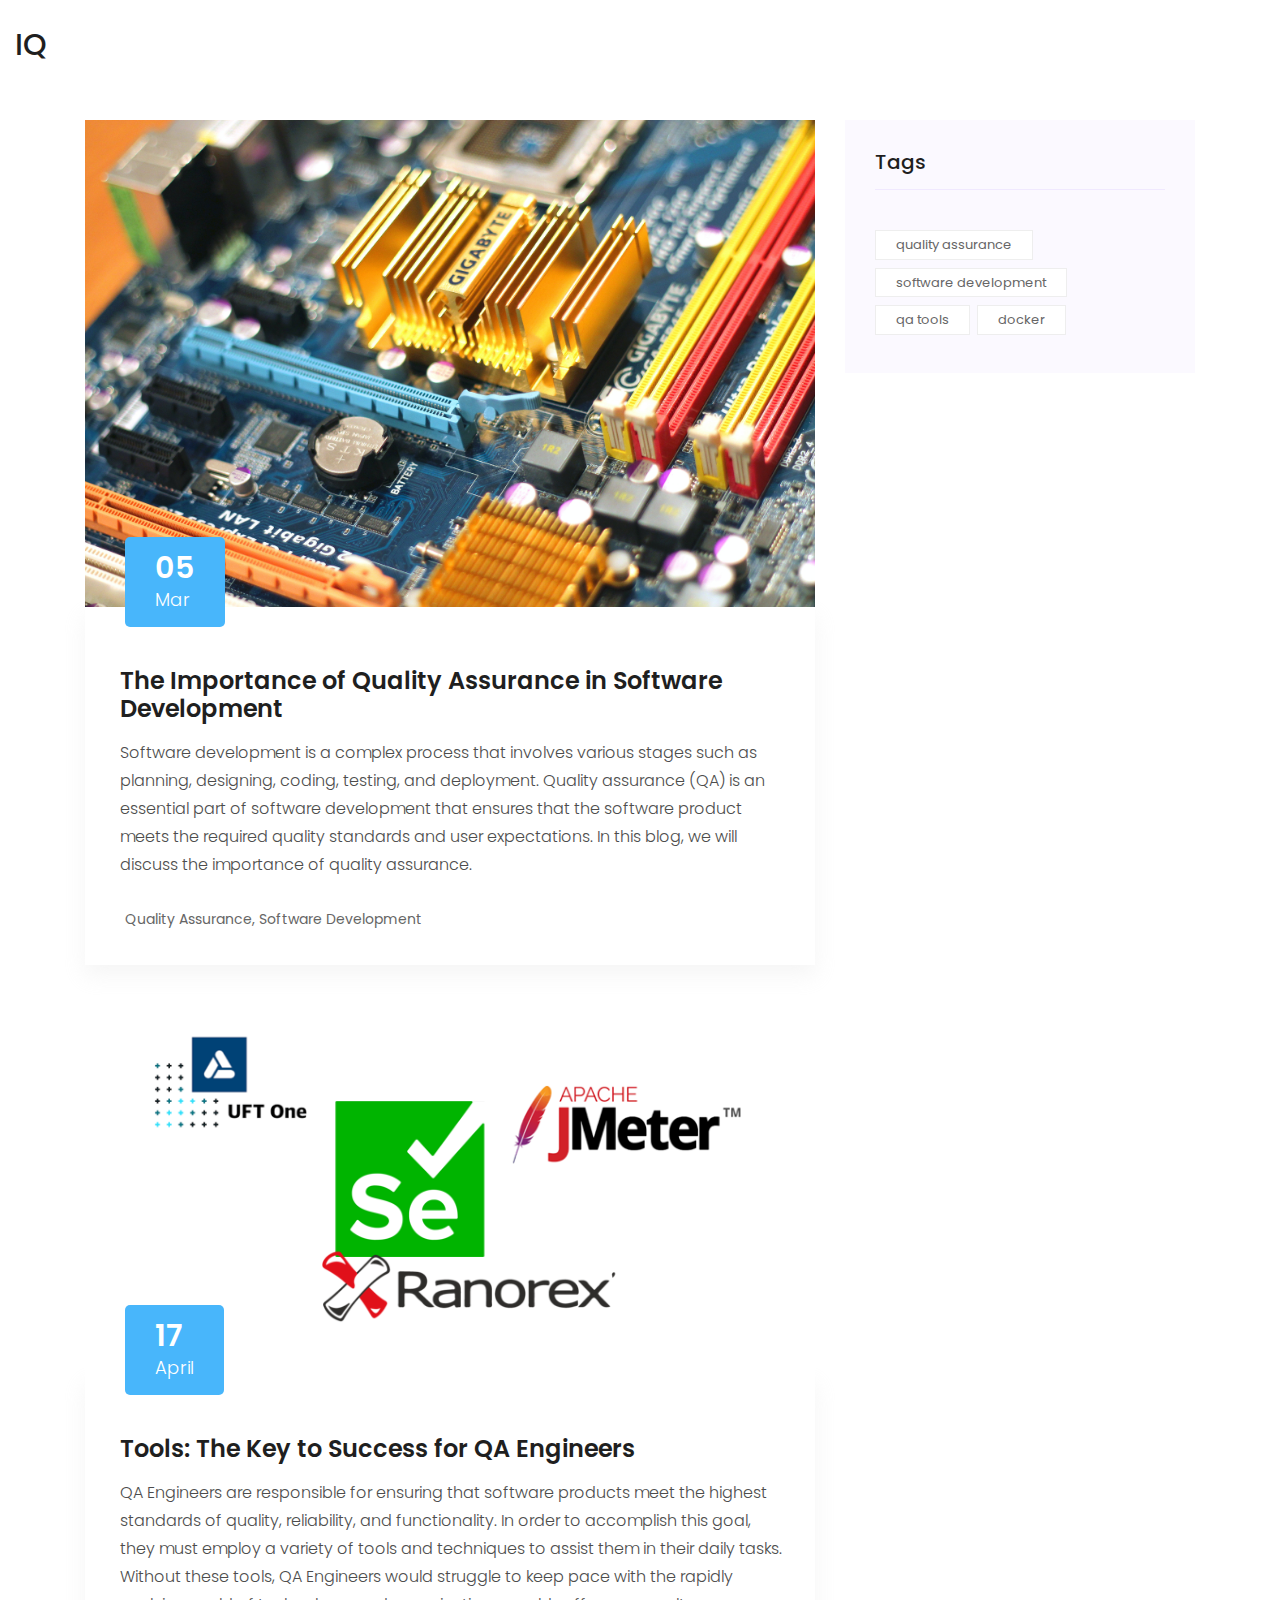
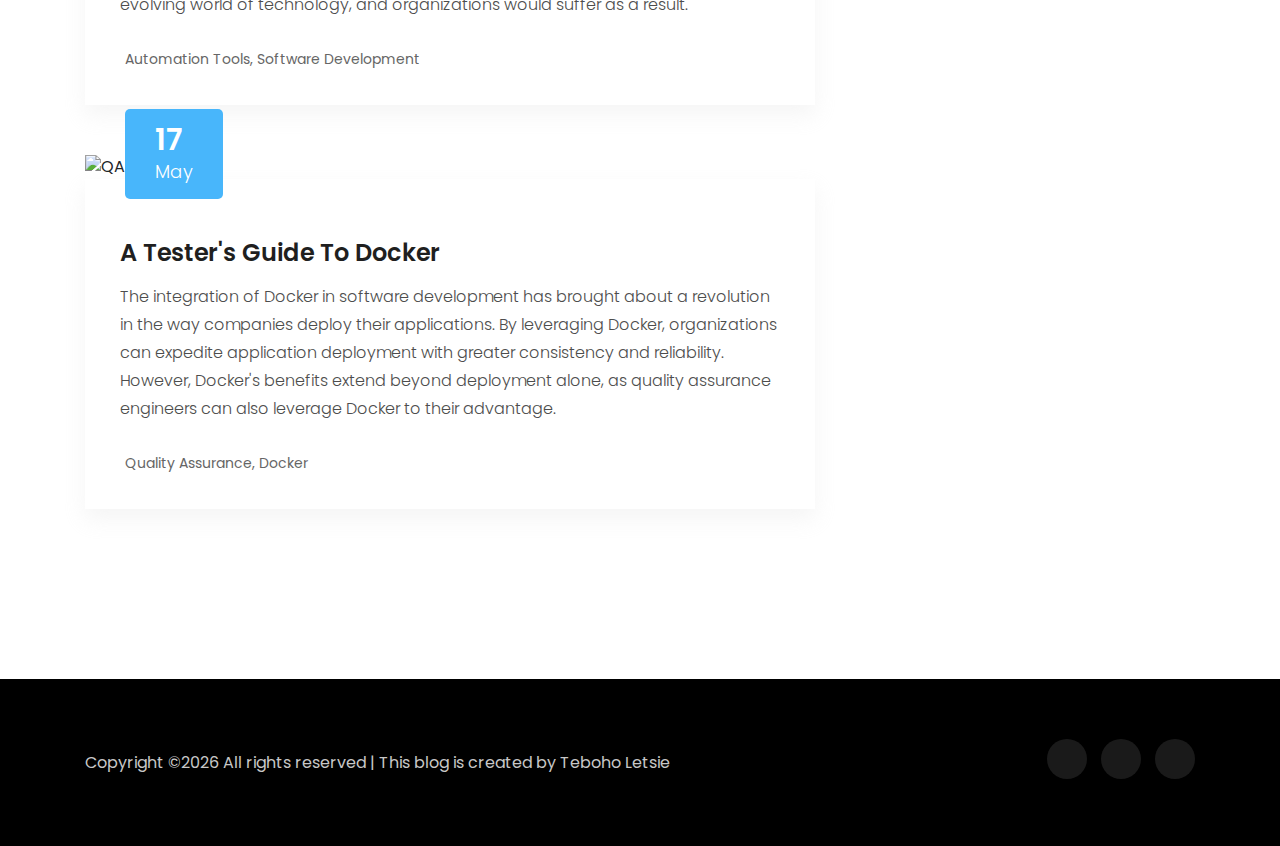
==== commit e9199151: "Update" ====
--- a/index.html
+++ b/index.html
@@ -120,7 +120,7 @@
 
                             <div class="blog_details">
                                 <a class="d-inline-block" href="Docker.html">
-                                    <h2>Docker For Quality Assurance Engineer</h2>
+                                    <h2>A Tester's Guide To Docker</h2>
                                 </a>
                                 <p>The integration of Docker in software development has brought about a revolution in the way companies deploy their applications. By leveraging Docker, organizations can expedite application deployment with greater consistency and reliability. However, Docker's benefits extend beyond deployment alone, as quality assurance engineers can also leverage Docker to their advantage.</p>
                                 <ul class="blog-info-link">
@@ -216,7 +216,9 @@
     <!-- JS here -->
     <!-- Google tag (gtag.js) -->
 <!-- <script async src="https://www.googletagmanager.com/gtag/js?id=G-4VLR7GE00C"></script>-->
-<script> 
+<!-- Google tag (gtag.js) -->
+<script async src="https://www.googletagmanager.com/gtag/js?id=G-4VLR7GE00C"></script>
+<script>
   window.dataLayer = window.dataLayer || [];
   function gtag(){dataLayer.push(arguments);}
   gtag('js', new Date());
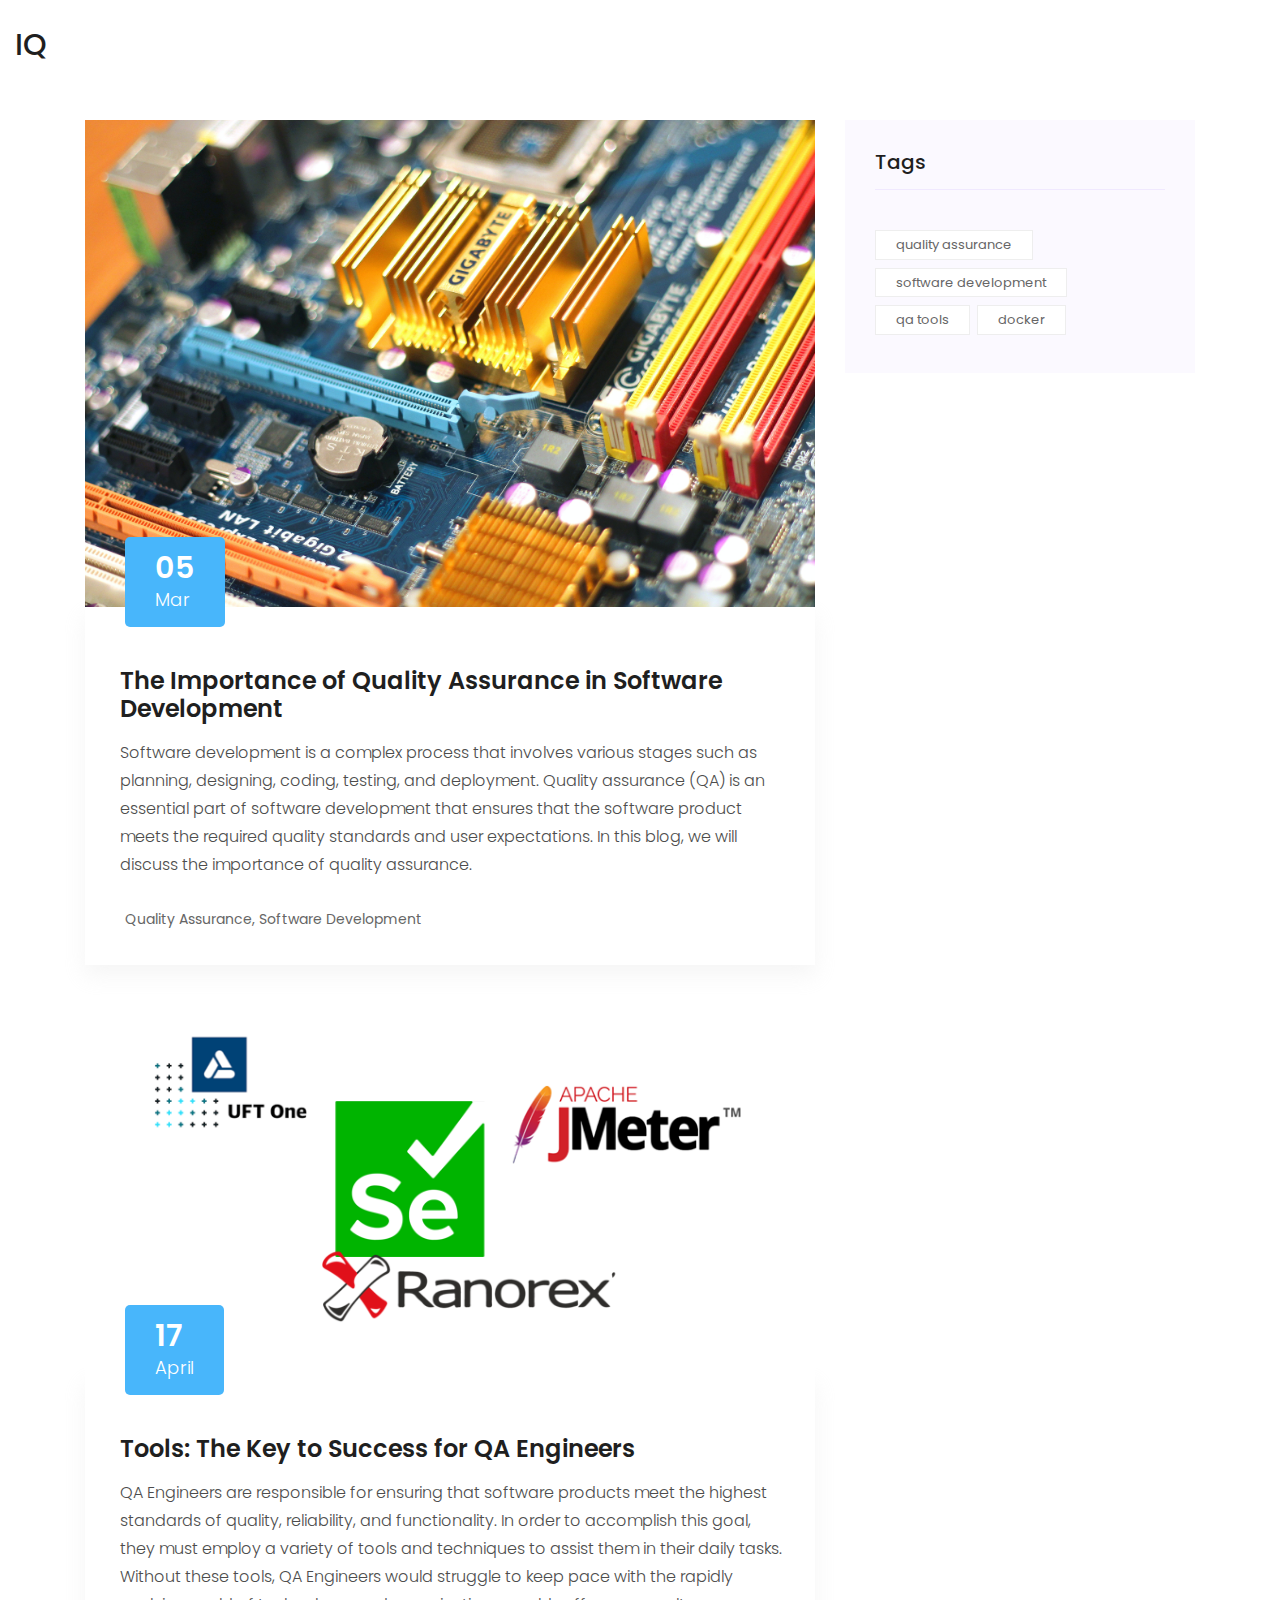
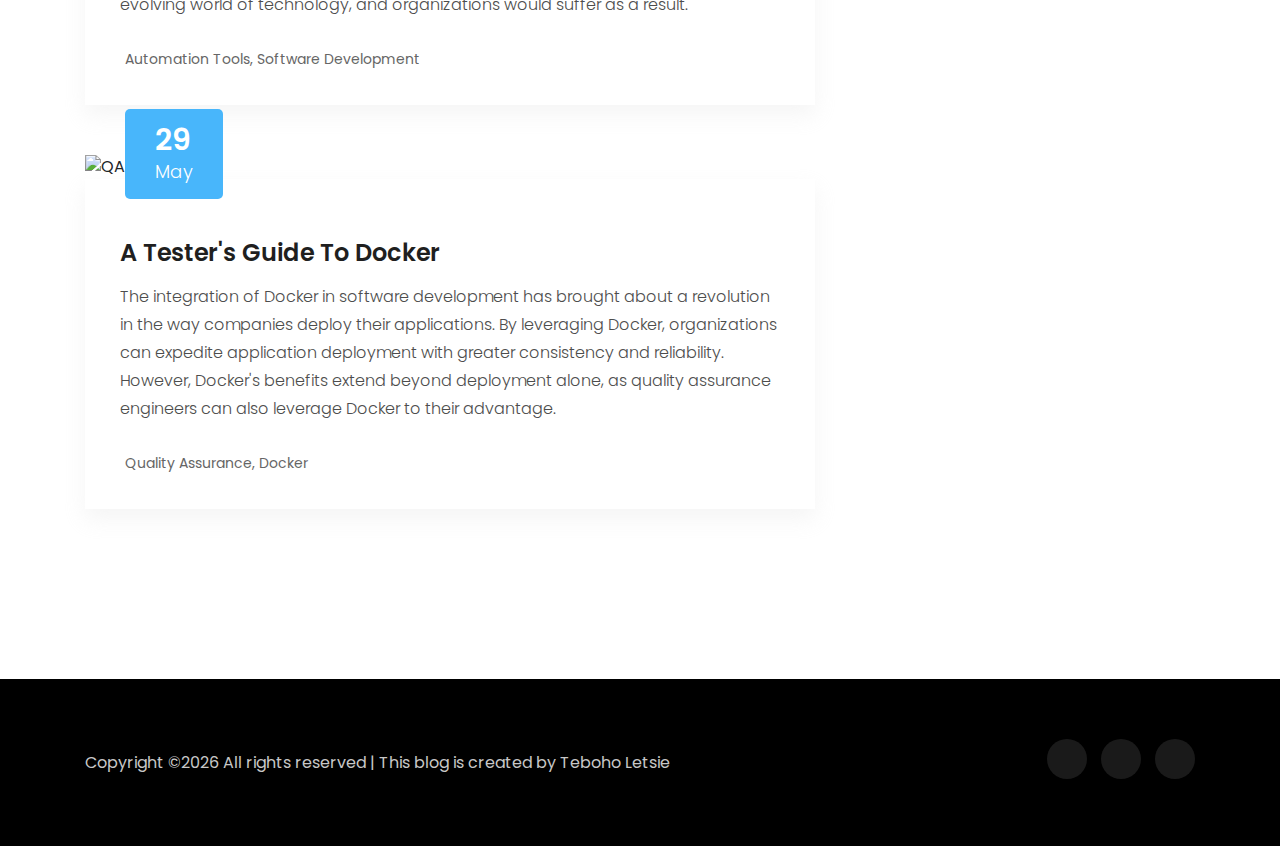
==== commit 08b55172: "docker 2" ====
--- a/index.html
+++ b/index.html
@@ -113,7 +113,7 @@
                             <div class="blog_item_img">
                                 <img class="card-img rounded-0" title="Quality Assurance" src="img/blog/Docker.png" alt="QA">
                                 <a href="#" class="blog_item_date">
-                                    <h3>17</h3>
+                                    <h3>29</h3>
                                     <p>May</p>
                                 </a>
                             </div>
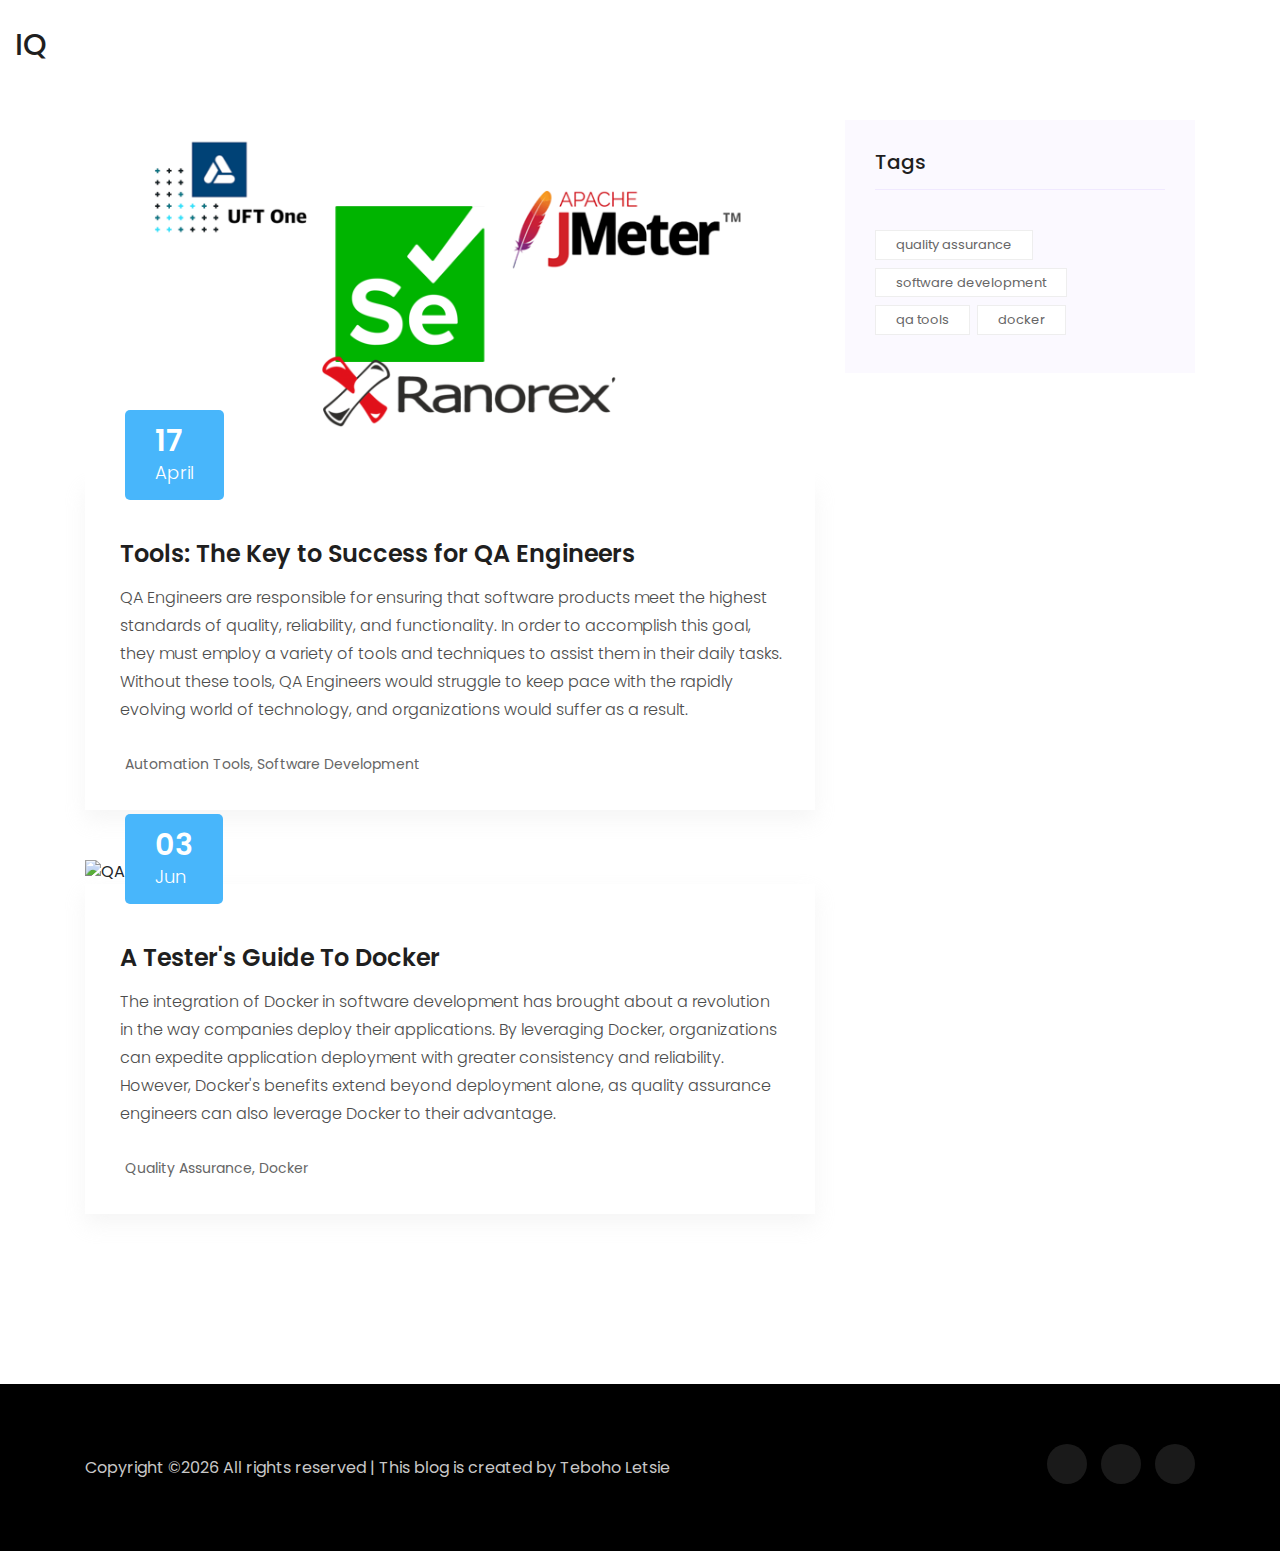
==== commit d74e8edd: "docker" ====
--- a/index.html
+++ b/index.html
@@ -66,26 +66,7 @@
             <div class="row">
                 <div class="col-lg-8 mb-5 mb-lg-0">
                     <div class="blog_left_sidebar">
-                        <article class="blog_item">
-                            <div class="blog_item_img">
-                                <img class="card-img rounded-0" title="Quality Assurance" src="img/blog/1.jpg" alt="QA">
-                                <a href="#" class="blog_item_date">
-                                    <h3>05</h3>
-                                    <p>Mar</p>
-                                </a>
-                            </div>
-
-                            <div class="blog_details">
-                                <a class="d-inline-block" href="single-blog.html">
-                                    <h2>The Importance of Quality Assurance in Software Development</h2>
-                                </a>
-                                <p>Software development is a complex process that involves various stages such as planning, designing, coding, testing, and deployment. Quality assurance (QA) is an essential part of software development that ensures that the software product meets the required quality standards and user expectations. In this blog, we will discuss the importance of quality assurance.</p>
-                                <ul class="blog-info-link">
-                                    <li><a href="#"><i class="fa fa-user"></i> Quality Assurance, Software Development</a></li>
-                                    
-                                </ul>
-                            </div>
-                        </article>
+           
 
                         <article class="blog_item">
                             <div class="blog_item_img">
@@ -113,8 +94,8 @@
                             <div class="blog_item_img">
                                 <img class="card-img rounded-0" title="Quality Assurance" src="img/blog/Docker.png" alt="QA">
                                 <a href="#" class="blog_item_date">
-                                    <h3>29</h3>
-                                    <p>May</p>
+                                    <h3>03</h3>
+                                    <p>Jun</p>
                                 </a>
                             </div>
 
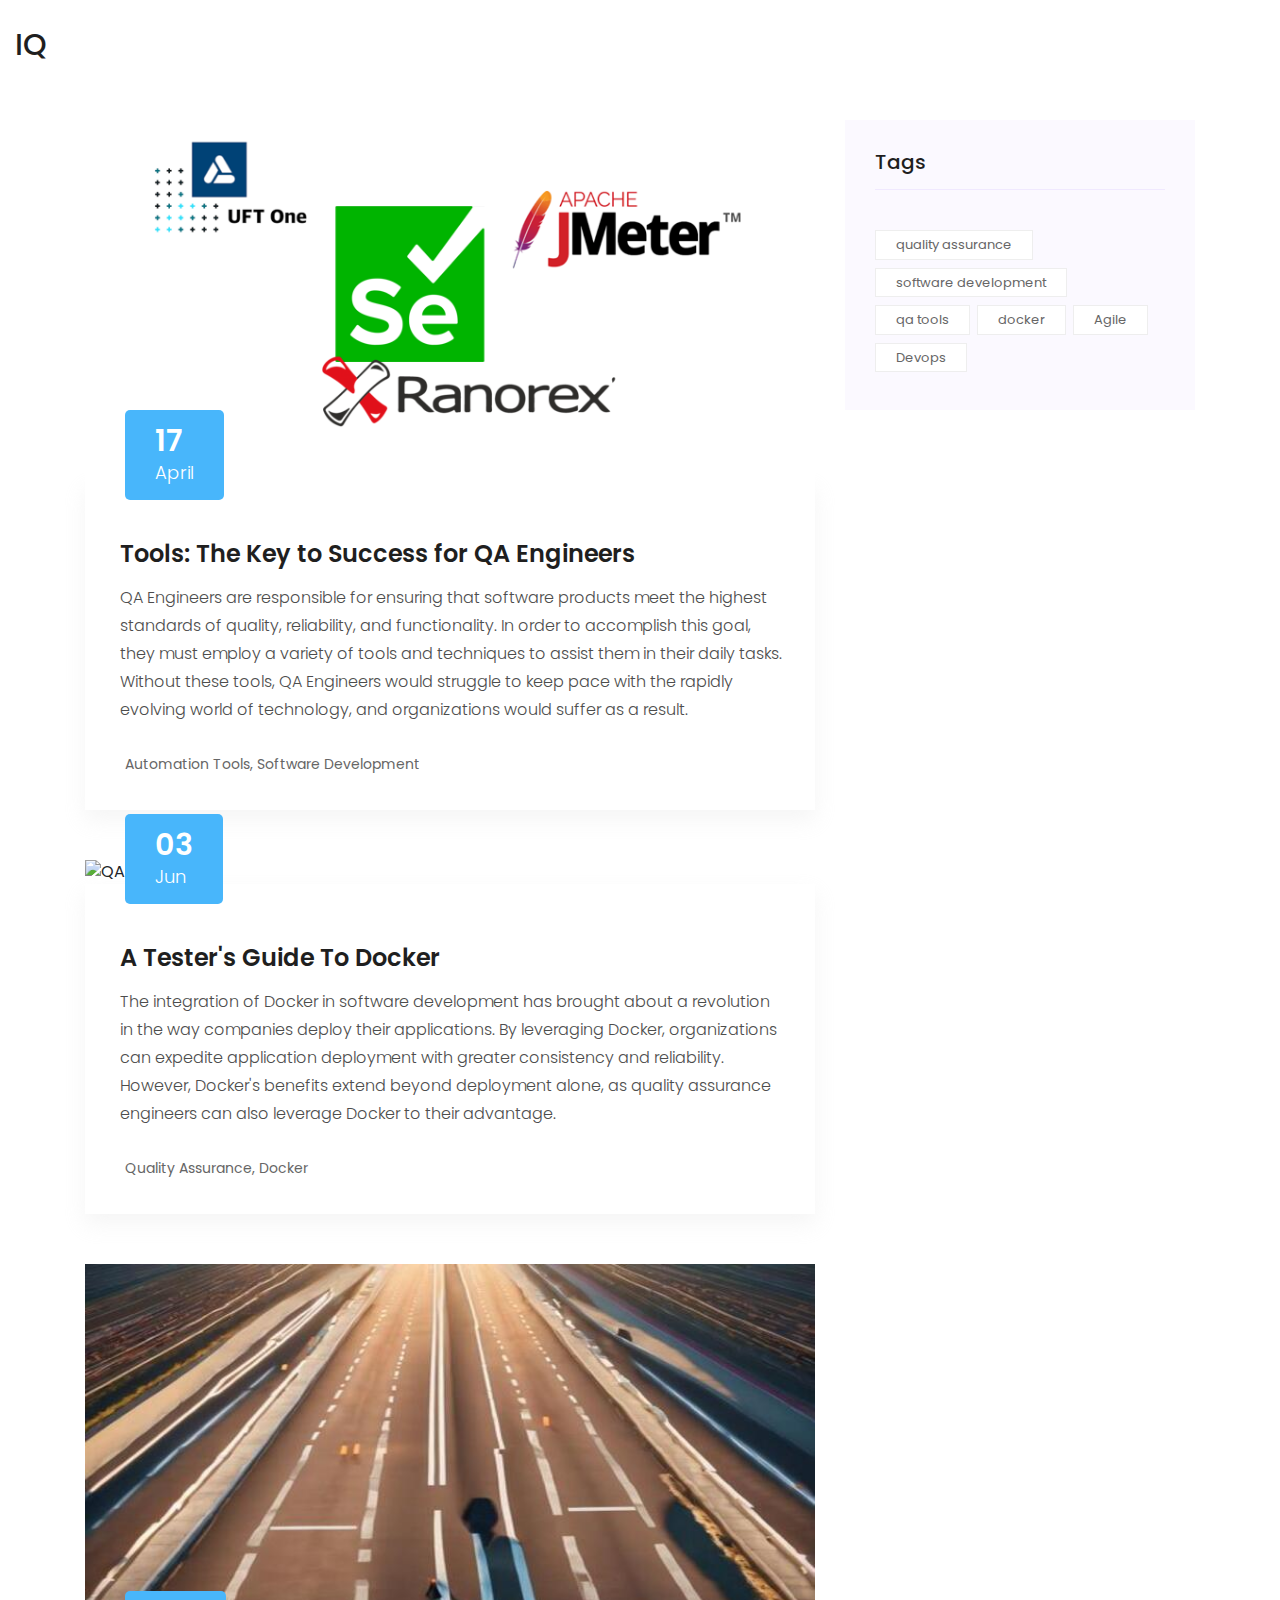
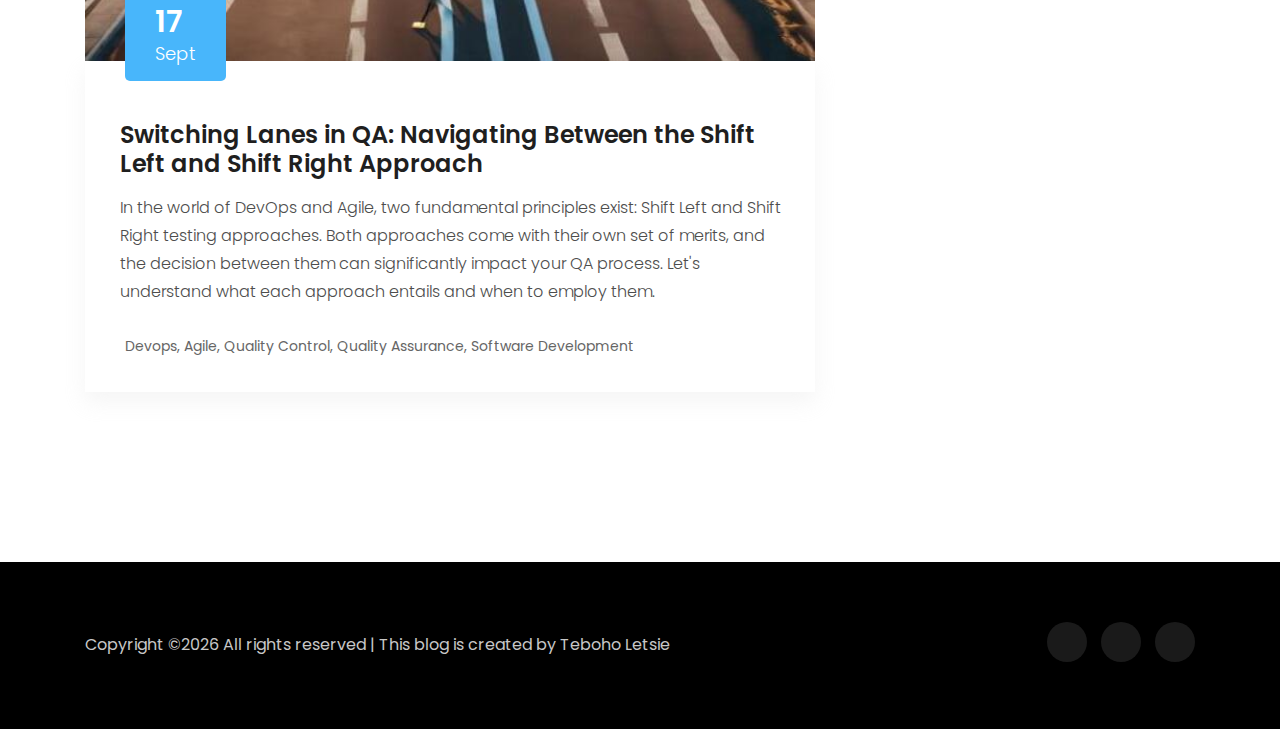
==== commit 340eecbf: "switching lanes" ====
--- a/index.html
+++ b/index.html
@@ -110,7 +110,27 @@
                                 </ul>
                             </div>
                         </article>
-
+                        <article class="blog_item">
+                            <div class="blog_item_img">
+                                <img class="card-img rounded-0" title="Changing Lanes" src="img/blog/QA Changing Lanes.jpg" alt="Changing Lanes">
+                                <a href="#" class="blog_item_date">
+                                    <h3>17</h3>
+                                    <p>Sept</p>
+                                </a>
+                            </div>
+
+                            <div class="blog_details">
+                                <a class="d-inline-block" href="SwitchingLanesInQA.html">
+                                    <h2>Switching Lanes in QA: Navigating Between the Shift Left and Shift Right Approach</h2>
+                                </a>
+                                <p>In the world of DevOps and Agile, two fundamental principles exist: Shift Left and Shift Right testing approaches. Both approaches come with their own set of merits, and the decision between them can significantly impact your QA process. Let's understand what each approach entails and when to employ them.
+                                    </p>
+                                <ul class="blog-info-link">
+                                    <li><a href="#"><i class="fa fa-user"></i> Devops, Agile, Quality Control, Quality Assurance, Software Development</a></li>
+                                    
+                                </ul>
+                            </div>
+                        </article> 
             
                     </div>
                 </div>
@@ -124,10 +144,10 @@
                             <h4 class="widget_title">Tags</h4>
                             <ul class="list">
                                 <li>
-                                    <a href="#">quality assurance</a>
-                                </li>
-                                <li>
-                                    <a href="#">software development</a>
+                                    <a href="SwitchingLanesInQA.html">quality assurance</a>
+                                </li>
+                                <li>
+                                    <a href="SwitchingLanesInQA.html">software development</a>
 
                                 </li>
                                 <li>
@@ -135,6 +155,13 @@
                                 </li>
                                 <li>
                                     <a href="Docker.html">docker</a>
+                                </li>
+                                <li>
+                                    <a href="SwitchingLanesInQA.html">Agile</a>
+
+                                </li>
+                                <li>
+                                    <a href="SwitchingLanesInQA.html">Devops</a>
                                 </li>
                                
                             </ul>
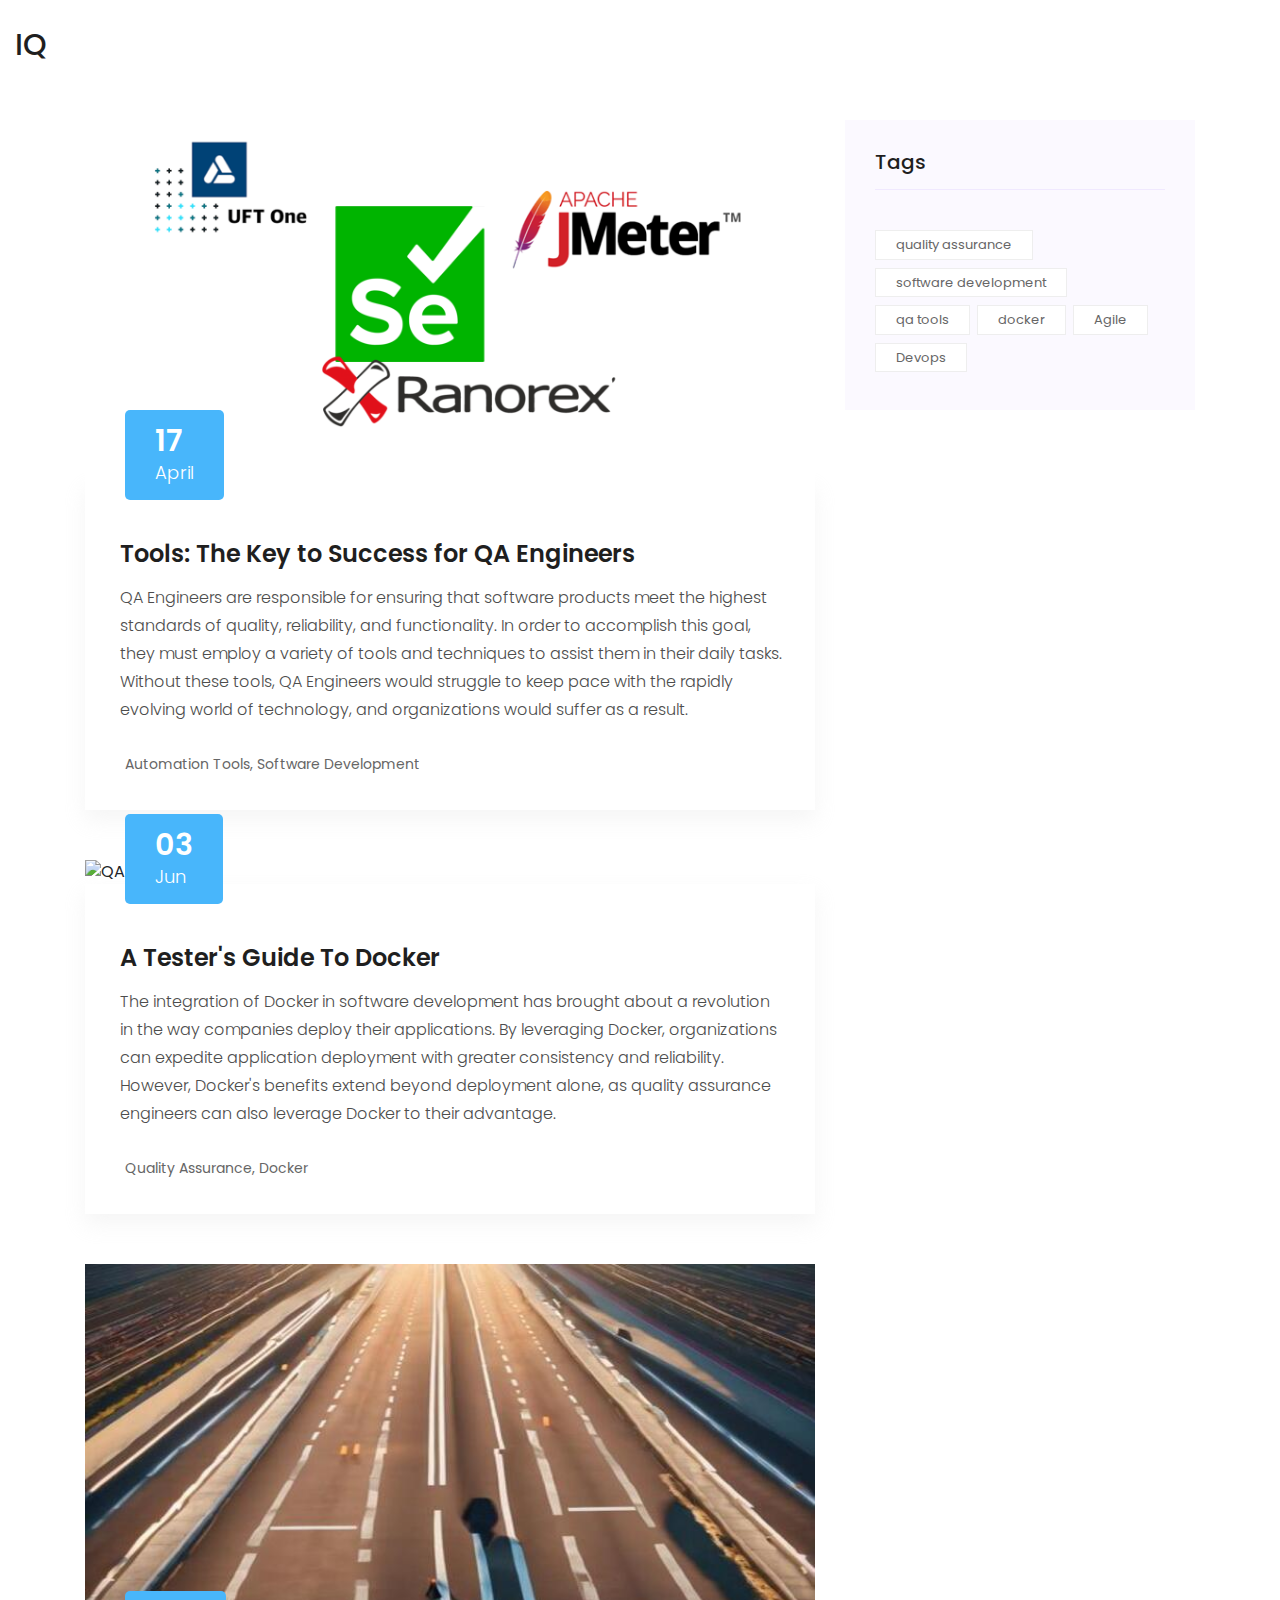
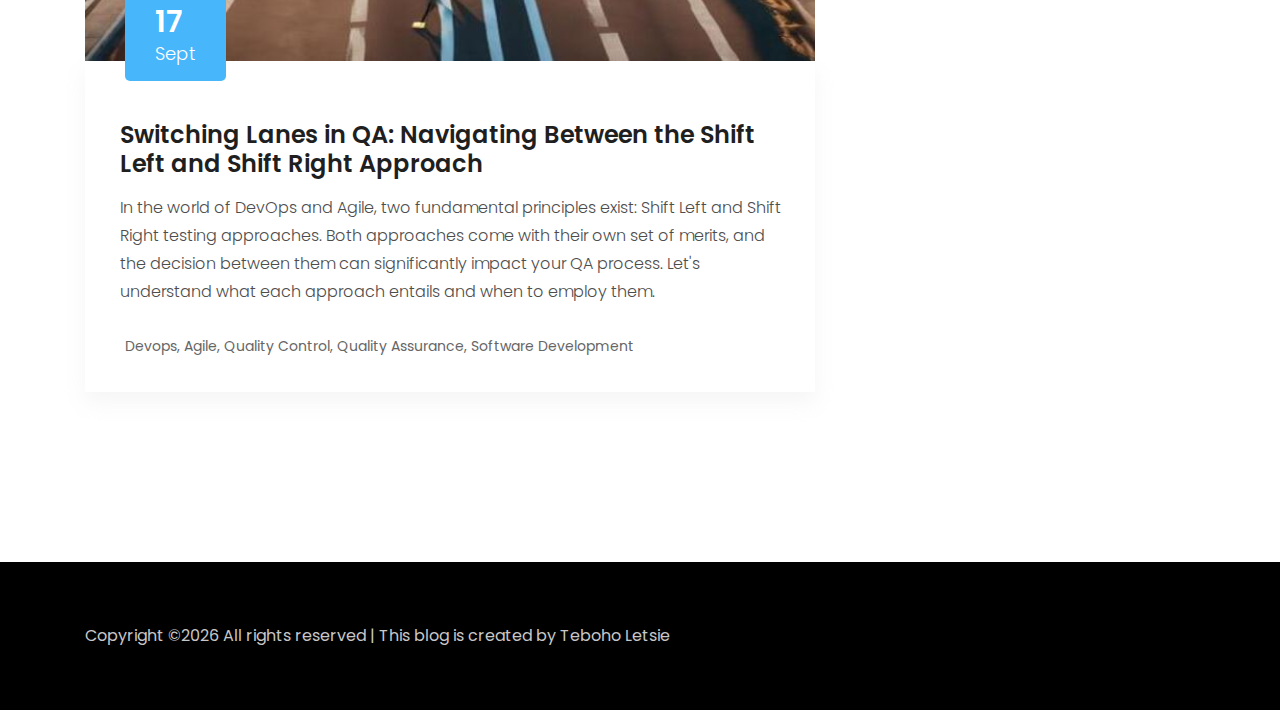
==== commit 4b9e74d2: "switching lanes2" ====
--- a/index.html
+++ b/index.html
@@ -191,25 +191,7 @@
                             </p>
                         </div>
                         <div class="col-xl-5 col-md-4">
-                            <div class="socail_links">
-                                <ul>
-                                    <li>
-                                        <a href="#">
-                                            <i class="ti-facebook"></i>
-                                        </a>
-                                    </li>
-                                    <li>
-                                        <a href="#">
-                                            <i class="ti-twitter-alt"></i>
-                                        </a>
-                                    </li>
-                                    <li>
-                                        <a href="#">
-                                            <i class="fa fa-instagram"></i>
-                                        </a>
-                                    </li>
-                                </ul>
-                            </div>
+                            
                         </div>
                         
                     </div>
